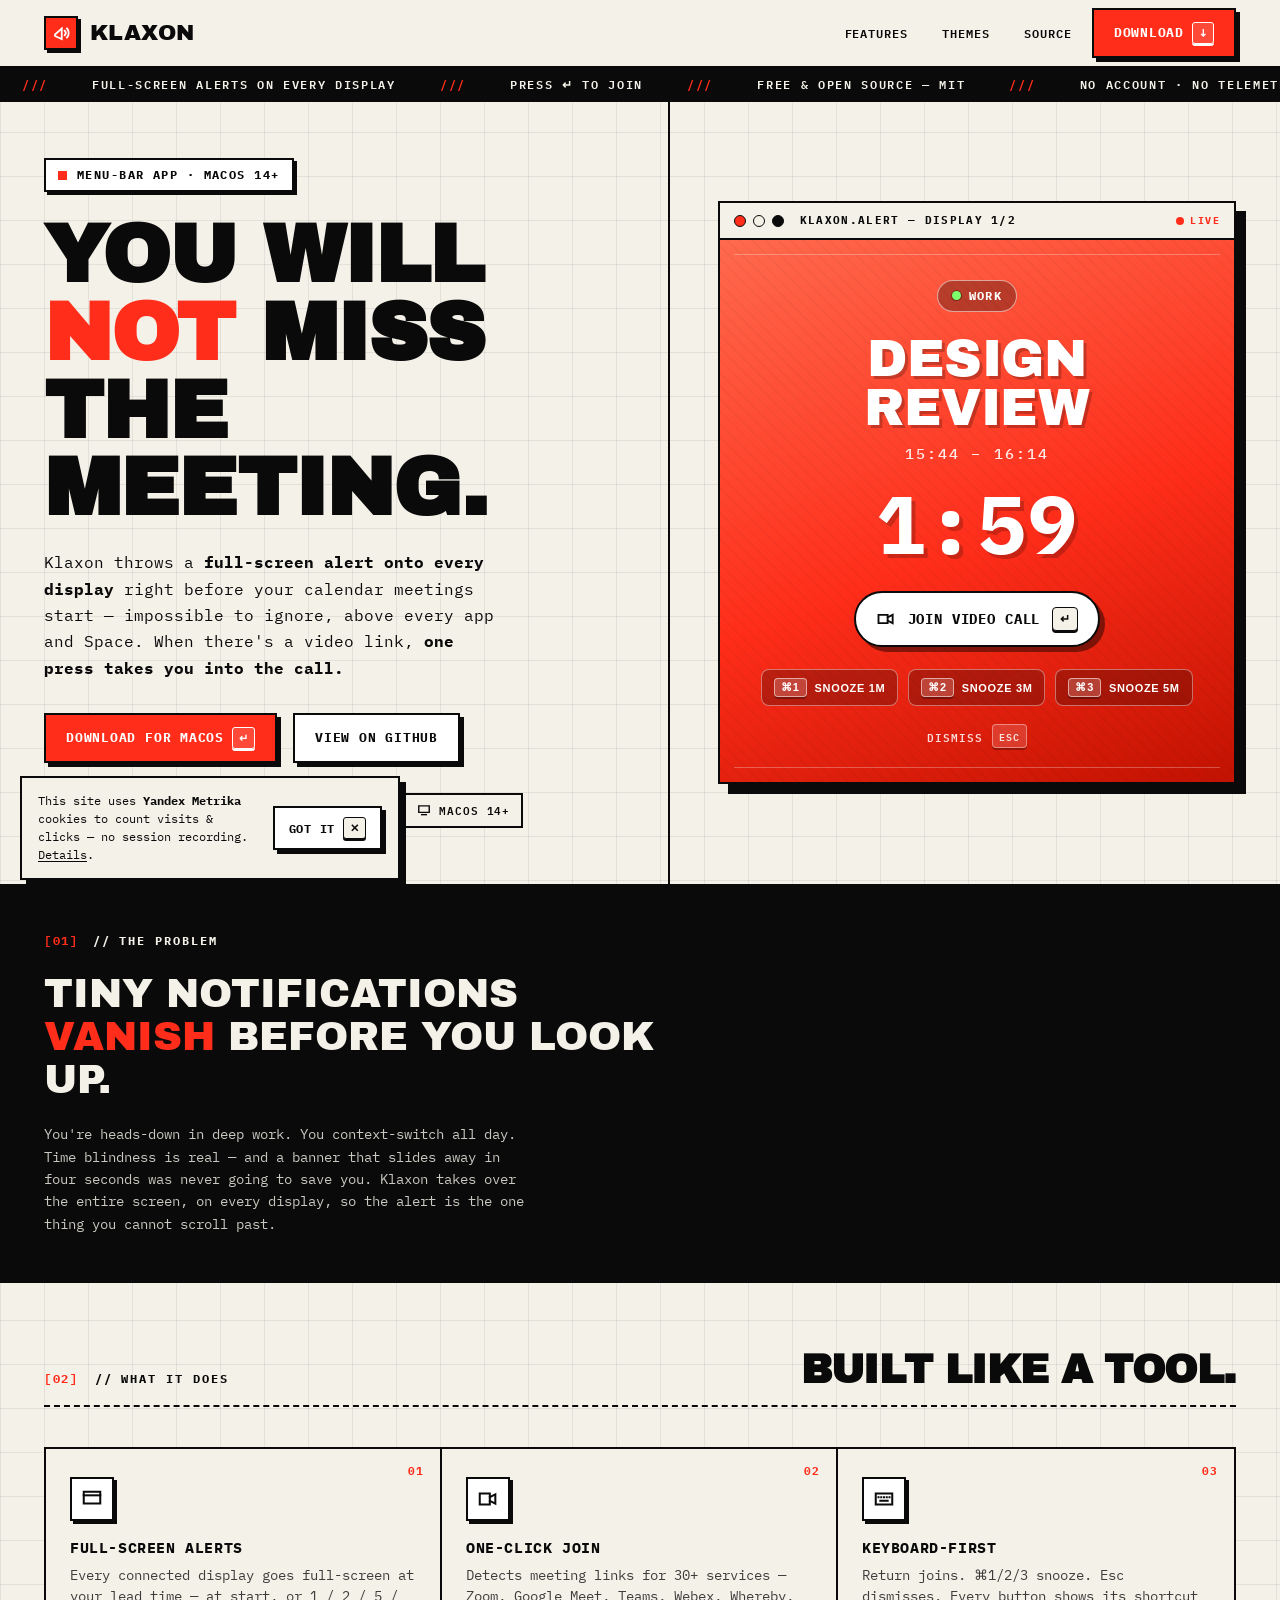
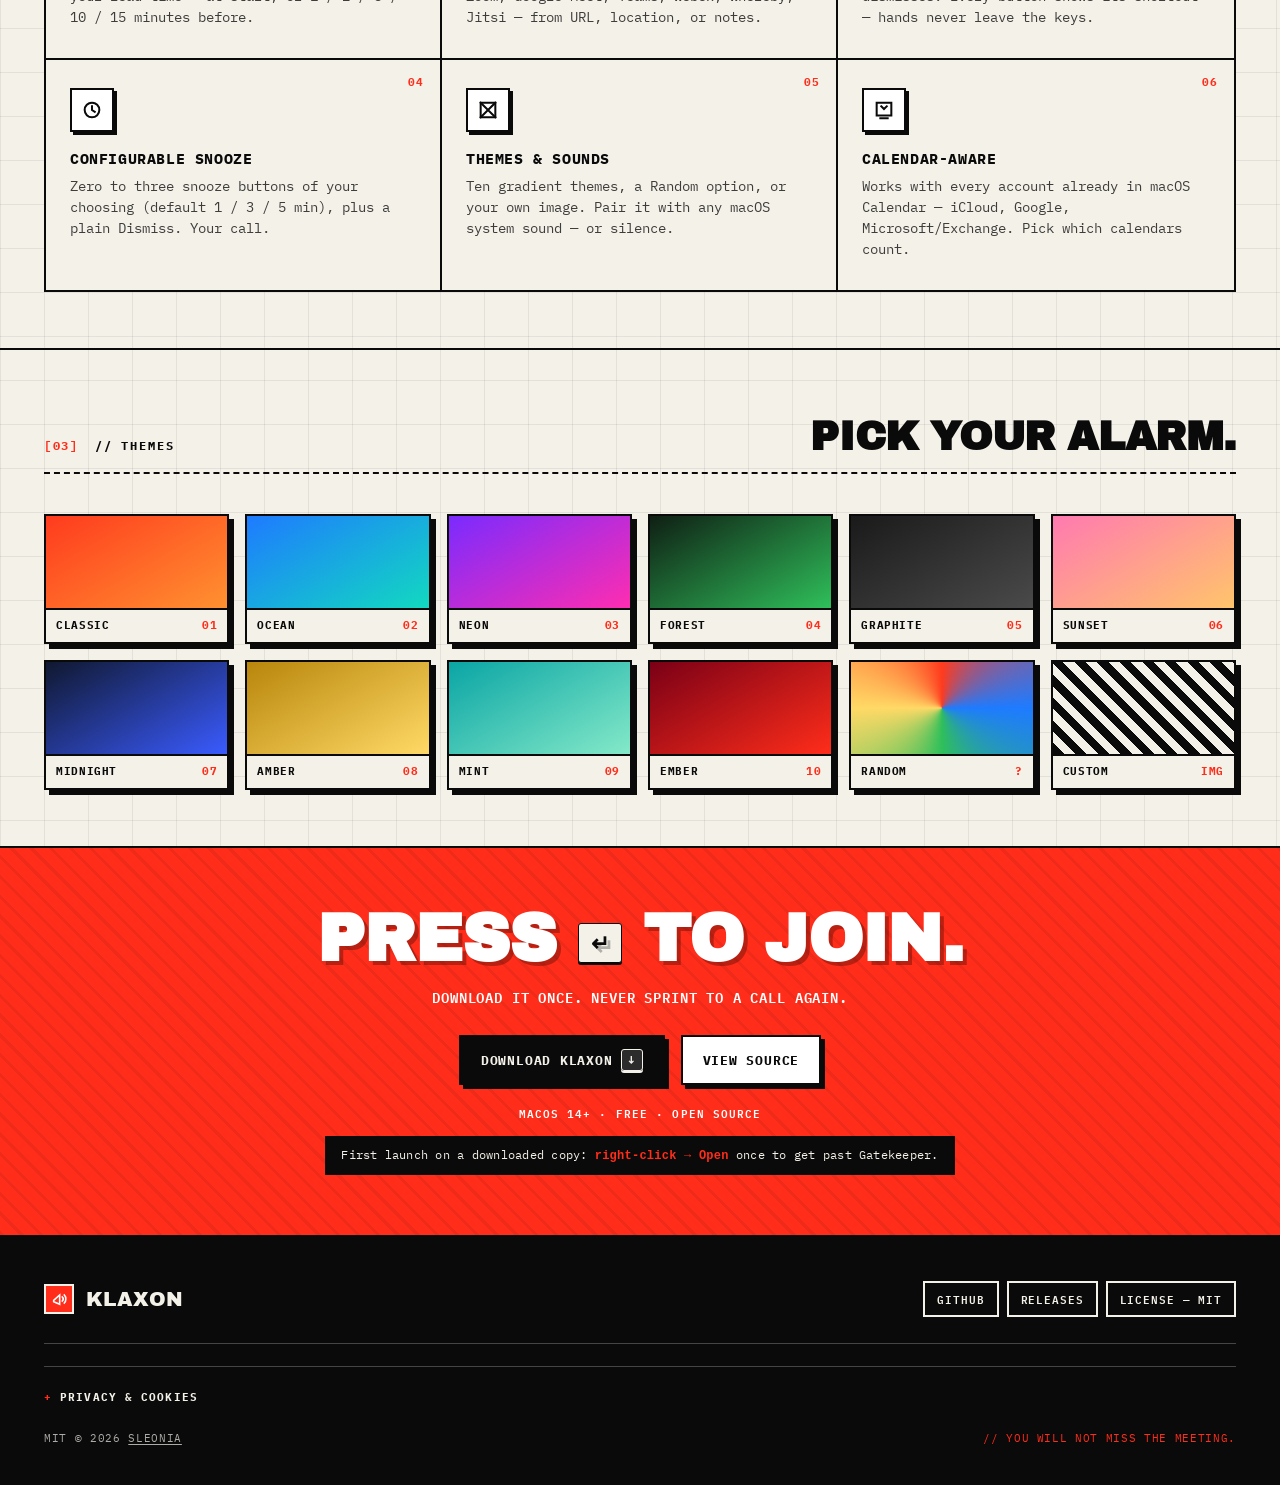
==== site/index.html @ 3a8f703c "feat: add Klaxon landing page with GitHub Pages deploy Self-contained brutalist single-page site (si" ====
<!DOCTYPE html>
<html lang="en">
<head>
<meta charset="UTF-8" />
<meta name="viewport" content="width=device-width, initial-scale=1.0" />
<title>KLAXON — Full-screen meeting alerts for macOS</title>
<link rel="icon" type="image/svg+xml" href="favicon.svg" />
<meta property="og:type" content="website" />
<meta property="og:title" content="Klaxon — the meeting alert you can't miss" />
<meta property="og:description" content="A free, open-source, menu-bar-only macOS app that throws a full-screen alert onto every display right before your meetings start. Privacy-first, keyboard-first." />
<meta name="twitter:card" content="summary_large_image" />
<meta name="description" content="Klaxon is a free, open-source, menu-bar-only macOS app that throws a full-screen alert onto every display right before your meetings start. Privacy-first, no account, keyboard-first." />

<!-- Yandex.Metrika counter -->
<script type="text/javascript">
    window.YM_ID = 110600874;
    (function(m,e,t,r,i,k,a){
        m[i]=m[i]||function(){(m[i].a=m[i].a||[]).push(arguments)};
        m[i].l=1*new Date();
        for (var j = 0; j < document.scripts.length; j++) {if (document.scripts[j].src === r) { return; }}
        k=e.createElement(t),a=e.getElementsByTagName(t)[0],k.async=1,k.src=r,a.parentNode.insertBefore(k,a)
    })(window, document,'script','https://mc.yandex.ru/metrika/tag.js?id=110600874', 'ym');

    ym(110600874, 'init', {ssr:true, clickmap:true, ecommerce:"dataLayer", referrer: document.referrer, url: location.href, accurateTrackBounce:true, trackLinks:true});
</script>
<noscript><div><img src="https://mc.yandex.ru/watch/110600874" style="position:absolute; left:-9999px;" alt="" /></div></noscript>
<!-- /Yandex.Metrika counter -->

<link rel="preconnect" href="https://fonts.googleapis.com" />
<link rel="preconnect" href="https://fonts.gstatic.com" crossorigin />
<link href="https://fonts.googleapis.com/css2?family=Archivo:wght@400;600;900&family=Archivo+Black&family=IBM+Plex+Mono:wght@400;500;600;700&display=swap" rel="stylesheet" />
<style>
  :root {
    --paper: #F4F1E9;
    --white: #FFFFFF;
    --ink: #0A0A0A;
    --alarm: #FF2D1A;
    --hair: #0A0A0A;
    --grid: rgba(10,10,10,0.07);
    --shadow: #0A0A0A;
    --mono: "IBM Plex Mono", ui-monospace, monospace;
    --display: "Archivo Black", "Archivo", sans-serif;
  }

  * { box-sizing: border-box; margin: 0; padding: 0; }

  html { scroll-behavior: smooth; }
  @media (prefers-reduced-motion: reduce) {
    html { scroll-behavior: auto; }
  }

  body {
    background: var(--paper);
    color: var(--ink);
    font-family: var(--mono);
    font-size: 15px;
    line-height: 1.5;
    -webkit-font-smoothing: antialiased;
    overflow-x: hidden;
    background-image:
      linear-gradient(var(--grid) 1px, transparent 1px),
      linear-gradient(90deg, var(--grid) 1px, transparent 1px);
    background-size: 44px 44px;
  }

  ::selection { background: var(--alarm); color: var(--white); }

  h1, h2, h3 { font-family: var(--display); font-weight: 900; line-height: 0.95; letter-spacing: -0.01em; }

  a { color: inherit; }

  .wrap {
    max-width: 1240px;
    margin: 0 auto;
    padding: 0 24px;
  }

  /* ===== Keycap primitive ===== */
  .cap {
    position: relative;
    display: inline-flex;
    align-items: center;
    justify-content: center;
    gap: 8px;
    font-family: var(--mono);
    font-weight: 700;
    text-transform: uppercase;
    letter-spacing: 0.06em;
    font-size: 13px;
    padding: 12px 20px;
    background: var(--white);
    color: var(--ink);
    border: 2px solid var(--ink);
    box-shadow: 4px 4px 0 var(--shadow);
    cursor: pointer;
    text-decoration: none;
    transition: transform 0.08s steps(2, end), box-shadow 0.08s steps(2, end), background 0.12s;
    white-space: nowrap;
    user-select: none;
  }
  .cap:hover { transform: translate(2px, 2px); box-shadow: 2px 2px 0 var(--shadow); }
  .cap:active { transform: translate(4px, 4px); box-shadow: 0 0 0 var(--shadow); }
  .cap:focus-visible { outline: 3px solid var(--alarm); outline-offset: 3px; }
  .cap--alarm { background: var(--alarm); color: var(--white); }
  .cap--ink { background: var(--ink); color: var(--paper); }

  @media (prefers-reduced-motion: reduce) {
    .cap { transition: none; }
  }

  /* small physical key chip (like a keyboard key) */
  .kbd {
    display: inline-flex;
    align-items: center;
    justify-content: center;
    min-width: 22px;
    height: 22px;
    padding: 0 6px;
    font-family: var(--mono);
    font-weight: 700;
    font-size: 11px;
    line-height: 1;
    color: var(--ink);
    background: var(--paper);
    border: 1.5px solid var(--ink);
    border-radius: 3px;
    box-shadow: 0 2px 0 var(--ink);
    text-transform: none;
    letter-spacing: 0;
  }
  .cap--alarm .kbd, .cap--ink .kbd { background: rgba(255,255,255,0.14); border-color: currentColor; color: currentColor; box-shadow: 0 2px 0 currentColor; }

  /* ===== Nav ===== */
  header.nav {
    position: sticky;
    top: 0;
    z-index: 100;
    background: var(--paper);
    border-bottom: 2px solid var(--ink);
  }
  .nav-inner {
    display: flex;
    align-items: center;
    justify-content: space-between;
    height: 66px;
  }
  .brand {
    display: flex;
    align-items: center;
    gap: 12px;
    font-family: var(--display);
    font-size: 22px;
    letter-spacing: 0.02em;
    text-decoration: none;
    color: var(--ink);
  }
  .brand svg { display: block; }
  .brand .mark {
    width: 34px; height: 34px;
    border: 2px solid var(--ink);
    background: var(--alarm);
    display: grid; place-items: center;
    box-shadow: 3px 3px 0 var(--shadow);
  }
  .nav-links {
    display: flex;
    align-items: center;
    gap: 6px;
  }
  .nav-links a.anchor {
    font-size: 12px;
    font-weight: 600;
    text-transform: uppercase;
    letter-spacing: 0.08em;
    text-decoration: none;
    padding: 8px 12px;
    border: 2px solid transparent;
  }
  .nav-links a.anchor:hover { border-color: var(--ink); }
  .nav-links a.anchor:focus-visible { outline: 3px solid var(--alarm); outline-offset: 2px; }

  @media (max-width: 780px) {
    .nav-links a.anchor { display: none; }
  }

  /* ===== Ticker ===== */
  .ticker {
    background: var(--ink);
    color: var(--paper);
    border-bottom: 2px solid var(--ink);
    overflow: hidden;
    white-space: nowrap;
  }
  .ticker-track {
    display: inline-block;
    padding: 7px 0;
    font-size: 12px;
    font-weight: 600;
    letter-spacing: 0.14em;
    text-transform: uppercase;
    animation: ticker 26s linear infinite;
  }
  .ticker-track span { padding: 0 22px; }
  .ticker-track .dot { color: var(--alarm); }
  @keyframes ticker { from { transform: translateX(0); } to { transform: translateX(-50%); } }
  @media (prefers-reduced-motion: reduce) {
    .ticker-track { animation: none; padding-left: 22px; }
  }

  /* ===== Section scaffolding ===== */
  section { border-bottom: 2px solid var(--ink); }
  .sec-num {
    font-family: var(--mono);
    font-weight: 700;
    font-size: 12px;
    letter-spacing: 0.14em;
    color: var(--alarm);
    text-transform: uppercase;
  }
  .sec-label {
    font-family: var(--mono);
    font-weight: 700;
    font-size: 12px;
    letter-spacing: 0.16em;
    text-transform: uppercase;
    color: var(--ink);
  }
  .sec-head {
    display: flex;
    align-items: baseline;
    gap: 16px;
    padding: 16px 0;
    border-bottom: 2px dashed var(--ink);
    margin-bottom: 40px;
    flex-wrap: wrap;
  }

  /* ===== Hero ===== */
  .hero { padding: 0; }
  .hero-grid {
    display: grid;
    grid-template-columns: 1.05fr 0.95fr;
  }
  .hero-left {
    padding: 56px 48px 56px 0;
    border-right: 2px solid var(--ink);
    display: flex;
    flex-direction: column;
    justify-content: center;
  }
  .hero-right {
    padding: 40px 0 40px 48px;
    display: flex;
    align-items: center;
  }
  .eyebrow {
    display: inline-flex;
    align-items: center;
    gap: 10px;
    font-size: 12px;
    font-weight: 700;
    letter-spacing: 0.12em;
    text-transform: uppercase;
    margin-bottom: 24px;
    border: 2px solid var(--ink);
    padding: 6px 12px;
    background: var(--white);
    box-shadow: 3px 3px 0 var(--shadow);
    align-self: flex-start;
  }
  .eyebrow .blink { width: 9px; height: 9px; background: var(--alarm); display: inline-block; }
  @keyframes blink { 0%,49%{opacity:1} 50%,100%{opacity:0.15} }
  .eyebrow .blink { animation: blink 1.1s steps(1) infinite; }
  @media (prefers-reduced-motion: reduce){ .eyebrow .blink{ animation:none; } }

  h1.hero-title {
    font-size: clamp(44px, 6.4vw, 92px);
    text-transform: uppercase;
    margin-bottom: 22px;
  }
  h1.hero-title .red { color: var(--alarm); }
  .hero-sub {
    font-size: 16px;
    line-height: 1.65;
    max-width: 46ch;
    margin-bottom: 32px;
    color: var(--ink);
  }
  .hero-sub b { font-weight: 700; }
  .hero-ctas {
    display: flex;
    gap: 16px;
    flex-wrap: wrap;
    margin-bottom: 30px;
  }
  .trust {
    display: flex;
    gap: 10px;
    flex-wrap: wrap;
  }
  .trust .chip {
    display: inline-flex;
    align-items: center;
    gap: 8px;
    font-size: 11px;
    font-weight: 600;
    text-transform: uppercase;
    letter-spacing: 0.08em;
    padding: 7px 11px;
    border: 2px solid var(--ink);
    background: var(--paper);
  }
  .trust .chip svg { display:block; }

  /* ===== Terminal window w/ alert overlay ===== */
  .terminal {
    width: 100%;
    border: 2px solid var(--ink);
    background: var(--white);
    box-shadow: 10px 10px 0 var(--shadow);
  }
  .term-bar {
    display: flex;
    align-items: center;
    gap: 10px;
    padding: 9px 14px;
    border-bottom: 2px solid var(--ink);
    background: var(--paper);
  }
  .term-bar .lights { display: flex; gap: 7px; }
  .term-bar .lights i {
    width: 12px; height: 12px;
    border: 1.5px solid var(--ink);
    display: block;
    border-radius: 50%;
  }
  .term-bar .lights i:nth-child(1){ background: var(--alarm); }
  .term-bar .lights i:nth-child(2){ background: var(--paper); }
  .term-bar .lights i:nth-child(3){ background: var(--ink); }
  .term-bar .title {
    font-size: 11px;
    font-weight: 700;
    text-transform: uppercase;
    letter-spacing: 0.12em;
    margin-left: 6px;
  }
  .term-bar .live {
    margin-left: auto;
    font-size: 10px;
    font-weight: 700;
    letter-spacing: 0.14em;
    text-transform: uppercase;
    color: var(--alarm);
    display: inline-flex; align-items:center; gap:6px;
  }
  .term-bar .live .rec { width:8px;height:8px;background:var(--alarm);border-radius:50%; }

  .alert {
    background:
      repeating-linear-gradient(45deg, rgba(10,10,10,0.03) 0 2px, transparent 2px 9px),
      linear-gradient(160deg, #FF6A4D 0%, var(--alarm) 55%, #C21200 100%);
    padding: 40px 28px 34px;
    text-align: center;
    color: var(--white);
    position: relative;
    overflow: hidden;
  }
  .alert::before, .alert::after {
    content: "";
    position: absolute;
    left: 14px; right: 14px;
    height: 1px;
    background: rgba(255,255,255,0.28);
  }
  .alert::before { top: 14px; }
  .alert::after { bottom: 14px; }

  .cal-pill {
    display: inline-flex;
    align-items: center;
    gap: 8px;
    font-size: 12px;
    font-weight: 700;
    letter-spacing: 0.1em;
    text-transform: uppercase;
    padding: 6px 14px;
    background: rgba(0,0,0,0.28);
    border: 1.5px solid rgba(255,255,255,0.55);
    border-radius: 999px;
    margin-bottom: 22px;
    color: var(--white);
  }
  .cal-pill .cdot { width: 9px; height: 9px; background: #7CFF6B; border-radius: 50%; box-shadow: 0 0 0 1px rgba(0,0,0,0.35); }

  .alert .m-title {
    font-family: var(--display);
    font-size: clamp(34px, 5.5vw, 52px);
    text-transform: uppercase;
    letter-spacing: -0.01em;
    line-height: 0.95;
    margin-bottom: 10px;
    text-shadow: 3px 3px 0 rgba(0,0,0,0.22);
  }
  .alert .m-time {
    font-size: 15px;
    font-weight: 500;
    letter-spacing: 0.14em;
    color: rgba(255,255,255,0.9);
    margin-bottom: 18px;
  }
  .alert .m-count {
    font-family: var(--mono);
    font-weight: 700;
    font-size: clamp(52px, 9vw, 82px);
    line-height: 1;
    letter-spacing: 0.02em;
    margin-bottom: 26px;
    font-variant-numeric: tabular-nums;
    text-shadow: 4px 4px 0 rgba(0,0,0,0.2);
  }

  .join-btn {
    display: inline-flex;
    align-items: center;
    gap: 12px;
    background: var(--white);
    color: var(--ink);
    border: 2px solid var(--ink);
    box-shadow: 5px 5px 0 rgba(0,0,0,0.45);
    padding: 14px 20px;
    font-family: var(--mono);
    font-weight: 700;
    font-size: 14px;
    text-transform: uppercase;
    letter-spacing: 0.06em;
    border-radius: 999px;
    cursor: pointer;
    text-decoration: none;
    margin-bottom: 22px;
    transition: transform 0.08s steps(2), box-shadow 0.08s steps(2);
  }
  .join-btn:hover { transform: translate(2px,2px); box-shadow: 3px 3px 0 rgba(0,0,0,0.45); }
  .join-btn:focus-visible { outline: 3px solid var(--ink); outline-offset: 3px; }
  .join-btn .ret {
    font-family: var(--mono);
    font-weight: 700;
    font-size: 12px;
    min-width: 26px; height: 24px;
    display: inline-grid; place-items: center;
    padding: 0 6px;
    background: var(--paper);
    border: 1.5px solid var(--ink);
    border-radius: 4px;
    box-shadow: 0 2px 0 var(--ink);
  }
  @media (prefers-reduced-motion: reduce){ .join-btn { transition:none; } }

  .snooze-row {
    display: flex;
    gap: 10px;
    justify-content: center;
    flex-wrap: wrap;
    margin-bottom: 18px;
  }
  .snooze {
    display: inline-flex;
    align-items: center;
    gap: 8px;
    background: rgba(0,0,0,0.24);
    border: 1.5px solid rgba(255,255,255,0.4);
    padding: 8px 12px;
    border-radius: 8px;
    font-size: 11px;
    font-weight: 600;
    letter-spacing: 0.06em;
    text-transform: uppercase;
    color: var(--white);
    cursor: pointer;
    transition: background 0.12s;
  }
  .snooze:hover { background: rgba(0,0,0,0.42); }
  .snooze:focus-visible { outline: 2px solid var(--white); outline-offset: 2px; }
  .snooze .k {
    font-size: 11px; font-weight: 700;
    background: rgba(255,255,255,0.18);
    border: 1px solid rgba(255,255,255,0.55);
    border-radius: 4px;
    padding: 2px 6px;
    box-shadow: 0 2px 0 rgba(0,0,0,0.3);
  }
  .dismiss {
    display: inline-flex;
    align-items: center;
    gap: 8px;
    background: none;
    border: none;
    color: rgba(255,255,255,0.85);
    font-family: var(--mono);
    font-size: 11px;
    font-weight: 600;
    letter-spacing: 0.1em;
    text-transform: uppercase;
    cursor: pointer;
  }
  .dismiss:focus-visible { outline: 2px solid var(--white); outline-offset: 3px; }
  .dismiss .k {
    font-size: 10px;
    background: rgba(255,255,255,0.14);
    border: 1px solid rgba(255,255,255,0.4);
    border-radius: 4px;
    padding: 2px 6px;
    box-shadow: 0 2px 0 rgba(0,0,0,0.3);
  }

  /* ===== Problem strip ===== */
  .problem {
    background: var(--ink);
    color: var(--paper);
  }
  .problem .wrap { padding: 46px 24px; }
  .problem-head {
    display:flex; align-items:baseline; gap:14px; margin-bottom:22px; flex-wrap:wrap;
  }
  .problem-head .sec-num { color: var(--alarm); }
  .problem-head .sec-label { color: var(--paper); }
  .problem p {
    font-family: var(--display);
    font-size: clamp(24px, 3.6vw, 40px);
    line-height: 1.08;
    text-transform: uppercase;
    max-width: 24ch;
  }
  .problem p .red { color: var(--alarm); }
  .problem .sub {
    font-family: var(--mono);
    font-size: 14px;
    font-weight: 400;
    text-transform: none;
    line-height: 1.6;
    max-width: 60ch;
    margin-top: 22px;
    color: rgba(244,241,233,0.82);
  }

  /* ===== Features ===== */
  .features .wrap { padding: 52px 24px 56px; }
  .feat-grid {
    display: grid;
    grid-template-columns: repeat(3, 1fr);
    gap: 0;
    border: 2px solid var(--ink);
    background: var(--ink);
  }
  .feat {
    background: var(--paper);
    padding: 28px 24px 30px;
    border-right: 2px solid var(--ink);
    border-bottom: 2px solid var(--ink);
    position: relative;
    transition: background 0.14s, transform 0.1s;
  }
  .feat:nth-child(3n){ border-right: none; }
  .feat:nth-child(n+4){ }
  .feat:nth-last-child(-n+3){ border-bottom: none; }
  .feat:hover { background: var(--white); }
  .feat .fnum {
    position: absolute;
    top: 14px; right: 16px;
    font-size: 11px;
    font-weight: 700;
    color: var(--alarm);
    letter-spacing: 0.1em;
  }
  .feat .ficon {
    width: 44px; height: 44px;
    border: 2px solid var(--ink);
    background: var(--white);
    display: grid; place-items: center;
    box-shadow: 3px 3px 0 var(--shadow);
    margin-bottom: 20px;
  }
  .feat:hover .ficon { background: var(--alarm); }
  .feat:hover .ficon svg { stroke: var(--white); }
  .feat h3 {
    font-family: var(--mono);
    font-weight: 700;
    font-size: 15px;
    text-transform: uppercase;
    letter-spacing: 0.04em;
    margin-bottom: 10px;
  }
  .feat p {
    font-size: 13.5px;
    line-height: 1.55;
    color: rgba(10,10,10,0.78);
  }

  @media (max-width: 900px){
    .feat-grid { grid-template-columns: repeat(2,1fr); }
    .feat:nth-child(3n){ border-right: 2px solid var(--ink); }
    .feat:nth-child(2n){ border-right: none; }
    .feat:nth-last-child(-n+3){ border-bottom: 2px solid var(--ink); }
    .feat:nth-last-child(-n+2){ border-bottom: none; }
  }
  @media (max-width: 560px){
    .feat-grid { grid-template-columns: 1fr; }
    .feat, .feat:nth-child(3n), .feat:nth-child(2n){ border-right: none; border-bottom: 2px solid var(--ink); }
    .feat:last-child{ border-bottom: none; }
  }

  /* ===== Themes strip ===== */
  .themes .wrap { padding: 52px 24px 56px; }
  .theme-grid {
    display: grid;
    grid-template-columns: repeat(6, 1fr);
    gap: 16px;
  }
  .swatch {
    border: 2px solid var(--ink);
    box-shadow: 5px 5px 0 var(--shadow);
    overflow: hidden;
    transition: transform 0.1s steps(2), box-shadow 0.1s steps(2);
  }
  .swatch:hover { transform: translate(2px,2px); box-shadow: 3px 3px 0 var(--shadow); }
  .swatch .grad { height: 92px; }
  .swatch .name {
    font-size: 10.5px;
    font-weight: 700;
    text-transform: uppercase;
    letter-spacing: 0.06em;
    padding: 8px 10px;
    border-top: 2px solid var(--ink);
    background: var(--paper);
    display:flex; justify-content:space-between; align-items:center;
  }
  .swatch .name .no { color: var(--alarm); }
  @media (prefers-reduced-motion: reduce){ .swatch{ transition:none; } }
  @media (max-width: 900px){ .theme-grid { grid-template-columns: repeat(3,1fr); } }
  @media (max-width: 480px){ .theme-grid { grid-template-columns: repeat(2,1fr); } }

  /* ===== Final CTA ===== */
  .cta-band {
    background: var(--alarm);
    color: var(--white);
    border-bottom: 2px solid var(--ink);
    position: relative;
    overflow: hidden;
  }
  .cta-band::before {
    content:"";
    position:absolute; inset:0;
    background: repeating-linear-gradient(45deg, rgba(0,0,0,0.06) 0 3px, transparent 3px 14px);
    pointer-events:none;
  }
  .cta-band .wrap { padding: 60px 24px; position: relative; text-align: center; }
  .cta-band h2 {
    font-size: clamp(34px, 6vw, 66px);
    text-transform: uppercase;
    margin-bottom: 16px;
    text-shadow: 4px 4px 0 rgba(0,0,0,0.28);
  }
  .cta-band .press {
    font-size: 14px;
    font-weight: 600;
    letter-spacing: 0.06em;
    margin-bottom: 28px;
    display: inline-flex;
    align-items: center;
    gap: 10px;
    flex-wrap: wrap;
    justify-content: center;
  }
  .cta-band .press .kbd { background: rgba(255,255,255,0.15); border-color: var(--white); color: var(--white); box-shadow: 0 2px 0 rgba(0,0,0,0.3); }
  .cta-band .ctas { display:flex; gap:16px; justify-content:center; flex-wrap:wrap; margin-bottom: 20px; }
  .cta-band .meta {
    font-size: 11px;
    font-weight: 600;
    letter-spacing: 0.1em;
    text-transform: uppercase;
  }
  .cta-band .hint {
    margin-top: 14px;
    font-size: 12px;
    background: var(--ink);
    color: var(--paper);
    display: inline-block;
    padding: 8px 14px;
    border: 2px solid var(--ink);
    letter-spacing: 0.02em;
    text-transform: none;
  }
  .cta-band .hint code { color: var(--alarm); font-weight: 700; }

  /* ===== Footer ===== */
  footer.foot {
    background: var(--ink);
    color: var(--paper);
  }
  footer.foot .wrap { padding: 44px 24px 40px; }
  .foot-top {
    display: flex;
    justify-content: space-between;
    gap: 30px;
    flex-wrap: wrap;
    padding-bottom: 26px;
    border-bottom: 1px solid rgba(244,241,233,0.25);
  }
  .foot-brand {
    display:flex; align-items:center; gap:12px;
    font-family: var(--display); font-size: 20px; letter-spacing: 0.02em;
  }
  .foot-brand .mark { width:30px;height:30px;border:2px solid var(--paper);background:var(--alarm);display:grid;place-items:center; }
  .foot-links { display:flex; gap:8px; flex-wrap:wrap; }
  .foot-links a {
    font-size: 11px;
    font-weight: 600;
    text-transform: uppercase;
    letter-spacing: 0.08em;
    text-decoration: none;
    border: 2px solid var(--paper);
    padding: 8px 12px;
    transition: background 0.12s, color 0.12s;
  }
  .foot-links a:hover { background: var(--paper); color: var(--ink); }
  .foot-links a:focus-visible { outline: 3px solid var(--alarm); outline-offset: 2px; }
  .foot-bottom {
    display:flex; justify-content:space-between; gap:16px; flex-wrap:wrap;
    padding-top: 22px;
    font-size: 11px;
    letter-spacing: 0.06em;
    color: rgba(244,241,233,0.7);
    text-transform: uppercase;
  }
  .foot-bottom .tag { color: var(--alarm); }

  /* ===== Reveal animation ===== */
  .reveal { opacity: 0; transform: translateY(18px); }
  body.loaded .reveal {
    animation: rise 0.6s cubic-bezier(0.2,0.7,0.2,1) forwards;
    animation-delay: var(--d, 0s);
  }
  @keyframes rise { to { opacity: 1; transform: none; } }
  @media (prefers-reduced-motion: reduce){
    .reveal { opacity: 1; transform: none; }
    body.loaded .reveal { animation: none; }
  }

  @media (max-width: 900px){
    .hero-grid { grid-template-columns: 1fr; }
    .hero-left { border-right: none; border-bottom: 2px solid var(--ink); padding: 44px 0 40px; }
    .hero-right { padding: 40px 0; }
  }

  /* ===== Brand: horn = sound button, wordmark = author link ===== */
  button.mark { appearance: none; -webkit-appearance: none; font: inherit; padding: 0; cursor: pointer; }
  .brand .mark { transition: transform .08s steps(2), box-shadow .08s steps(2); }
  .brand .mark:hover { transform: translate(1px, 1px); box-shadow: 2px 2px 0 var(--shadow); }
  .brand .mark:active { transform: translate(3px, 3px); box-shadow: 0 0 0 var(--shadow); }
  .foot-brand .mark { cursor: pointer; }
  .foot-brand .mark:active { transform: translate(2px, 2px); }
  .brand .mark:focus-visible, .foot-brand .mark:focus-visible { outline: 3px solid var(--alarm); outline-offset: 3px; }
  .brand-name, .foot-brand-name { text-decoration: none; color: inherit; }
  .brand-name:hover, .foot-brand-name:hover { color: var(--alarm); }
  .brand-name:focus-visible, .foot-brand-name:focus-visible { outline: 3px solid var(--alarm); outline-offset: 3px; }
  .foot-credit { color: inherit; text-decoration: underline; text-underline-offset: 2px; }
  .foot-credit:hover { color: var(--alarm); }
  @media (prefers-reduced-motion: reduce){ .brand .mark { transition: none; } }

  /* ===== Footer privacy note ===== */
  .foot-privacy { margin-top: 22px; border-top: 1px solid rgba(244,241,233,0.25); padding-top: 18px; }
  .foot-privacy summary { font-size: 11px; font-weight: 700; letter-spacing: 0.1em; text-transform: uppercase; cursor: pointer; color: var(--paper); list-style: none; display: inline-flex; align-items: center; gap: 8px; }
  .foot-privacy summary::-webkit-details-marker { display: none; }
  .foot-privacy summary::before { content: "+"; color: var(--alarm); font-weight: 700; }
  .foot-privacy[open] summary::before { content: "\2013"; }
  .foot-privacy summary:focus-visible { outline: 3px solid var(--alarm); outline-offset: 3px; }
  .foot-privacy p { font-size: 12px; line-height: 1.6; color: rgba(244,241,233,0.72); max-width: 70ch; margin-top: 12px; }
  .foot-privacy a { color: var(--paper); text-decoration: underline; text-underline-offset: 2px; }
  .foot-privacy a:hover { color: var(--alarm); }

  /* ===== Cookie notice (non-blocking) ===== */
  .cookie {
    position: fixed;
    left: 20px; bottom: 20px;
    z-index: 200;
    max-width: 380px;
    display: flex;
    align-items: center;
    gap: 14px;
    background: var(--paper);
    border: 2px solid var(--ink);
    box-shadow: 6px 6px 0 var(--shadow);
    padding: 14px 16px;
  }
  .cookie[hidden] { display: none; }
  .cookie-txt { font-size: 12px; line-height: 1.5; margin: 0; }
  .cookie-txt b { font-weight: 700; }
  .cookie-link { color: var(--ink); text-decoration: underline; text-underline-offset: 2px; }
  .cookie-link:hover { color: var(--alarm); }
  .cookie #cookie-ok { flex-shrink: 0; padding: 9px 14px; font-size: 12px; }
  @media (max-width: 560px) {
    .cookie { left: 12px; right: 12px; bottom: 12px; max-width: none; flex-direction: column; align-items: stretch; }
    .cookie #cookie-ok { align-self: flex-end; }
  }
</style>
</head>
<body>

<!-- NAV -->
<header class="nav">
  <div class="wrap nav-inner">
    <div class="brand">
      <button class="mark" type="button" data-sound="klaxon" data-goal="play_sound" title="Play the Klaxon sound" aria-label="Play the Klaxon alert sound">
        <svg width="18" height="18" viewBox="0 0 24 24" fill="none" stroke="#fff" stroke-width="2.4" stroke-linecap="square" aria-hidden="true">
          <path d="M4 14 L13 6 V20 L4 16 Z"/><path d="M17 9 C19 11 19 13 17 15"/><path d="M20 6 C23 9 23 15 20 18"/>
        </svg>
      </button>
      <a class="brand-name" href="https://sleonia.tech" target="_blank" rel="noopener noreferrer" data-goal="author_link">KLAXON</a>
    </div>
    <nav class="nav-links" aria-label="Primary">
      <a class="anchor" href="#features">FEATURES</a>
      <a class="anchor" href="#themes">THEMES</a>
      <a class="anchor" href="https://github.com/sleonia/klaxon" data-goal="github">SOURCE</a>
      <a class="cap cap--alarm" href="https://github.com/sleonia/klaxon/releases/latest" data-goal="download_nav">
        DOWNLOAD
        <span class="kbd" aria-hidden="true">↓</span>
      </a>
    </nav>
  </div>
</header>

<!-- TICKER -->
<div class="ticker" aria-hidden="true">
  <div class="ticker-track">
    <span class="dot">///</span><span>FULL-SCREEN ALERTS ON EVERY DISPLAY</span><span class="dot">///</span><span>PRESS ↵ TO JOIN</span><span class="dot">///</span><span>FREE &amp; OPEN SOURCE — MIT</span><span class="dot">///</span><span>NO ACCOUNT · NO TELEMETRY</span><span class="dot">///</span><span>MENU-BAR NATIVE · NO DOCK ICON</span><span class="dot">///</span>
    <span class="dot">///</span><span>FULL-SCREEN ALERTS ON EVERY DISPLAY</span><span class="dot">///</span><span>PRESS ↵ TO JOIN</span><span class="dot">///</span><span>FREE &amp; OPEN SOURCE — MIT</span><span class="dot">///</span><span>NO ACCOUNT · NO TELEMETRY</span><span class="dot">///</span><span>MENU-BAR NATIVE · NO DOCK ICON</span><span class="dot">///</span>
  </div>
</div>

<main id="top">

<!-- HERO -->
<section class="hero" aria-labelledby="hero-title">
  <div class="wrap">
    <div class="hero-grid">
      <div class="hero-left">
        <span class="eyebrow reveal" style="--d:.05s"><span class="blink" aria-hidden="true"></span>MENU-BAR APP · macOS 14+</span>
        <h1 id="hero-title" class="hero-title reveal" style="--d:.12s">YOU WILL <span class="red">NOT</span> MISS THE MEETING.</h1>
        <p class="hero-sub reveal" style="--d:.19s">Klaxon throws a <b>full-screen alert onto every display</b> right before your calendar meetings start — impossible to ignore, above every app and Space. When there's a video link, <b>one press takes you into the call.</b></p>
        <div class="hero-ctas reveal" style="--d:.26s">
          <a class="cap cap--alarm" href="https://github.com/sleonia/klaxon/releases/latest" data-goal="download_hero">
            DOWNLOAD FOR macOS
            <span class="kbd" aria-hidden="true">↵</span>
          </a>
          <a class="cap" href="https://github.com/sleonia/klaxon" data-goal="github">
            VIEW ON GITHUB
          </a>
        </div>
        <div class="trust reveal" style="--d:.33s">
          <span class="chip">
            <svg width="14" height="14" viewBox="0 0 24 24" fill="none" stroke="#0A0A0A" stroke-width="2.4" stroke-linecap="square" aria-hidden="true"><path d="M4 7h16M4 12h16M4 17h10"/></svg>
            FREE &amp; OPEN SOURCE
          </span>
          <span class="chip">
            <svg width="14" height="14" viewBox="0 0 24 24" fill="none" stroke="#0A0A0A" stroke-width="2.4" stroke-linecap="square" aria-hidden="true"><path d="M12 3l7 3v6c0 4-3 7-7 9-4-2-7-5-7-9V6z"/></svg>
            PRIVACY-FIRST
          </span>
          <span class="chip">
            <svg width="14" height="14" viewBox="0 0 24 24" fill="none" stroke="#0A0A0A" stroke-width="2.4" stroke-linecap="square" aria-hidden="true"><path d="M3 5h18v11H3z"/><path d="M8 20h8"/></svg>
            macOS 14+
          </span>
        </div>
      </div>

      <div class="hero-right">
        <div class="terminal reveal" style="--d:.4s" role="img" aria-label="Klaxon full-screen alert: Design Review on the Work calendar, 15:44 to 16:14, starting in two minutes, with a Join Video Call button.">
          <div class="term-bar">
            <div class="lights" aria-hidden="true"><i></i><i></i><i></i></div>
            <span class="title">KLAXON.ALERT — DISPLAY 1/2</span>
            <span class="live"><span class="rec"></span>LIVE</span>
          </div>
          <div class="alert">
            <div class="cal-pill"><span class="cdot" aria-hidden="true"></span>WORK</div>
            <div class="m-title">DESIGN REVIEW</div>
            <div class="m-time">15:44 – 16:14</div>
            <div class="m-count" id="countdown" aria-live="polite">2:00</div>
            <a class="join-btn" href="https://github.com/sleonia/klaxon/releases/latest" data-goal="join_demo" aria-label="Join video call, press return">
              <svg width="20" height="20" viewBox="0 0 24 24" fill="none" stroke="#0A0A0A" stroke-width="2.2" stroke-linecap="square" aria-hidden="true"><path d="M3 7h11v10H3z"/><path d="M14 10l6-3v10l-6-3"/></svg>
              JOIN VIDEO CALL
              <span class="ret" aria-hidden="true">↵</span>
            </a>
            <div class="snooze-row">
              <button class="snooze" type="button"><span class="k">⌘1</span>SNOOZE 1M</button>
              <button class="snooze" type="button"><span class="k">⌘2</span>SNOOZE 3M</button>
              <button class="snooze" type="button"><span class="k">⌘3</span>SNOOZE 5M</button>
            </div>
            <button class="dismiss" type="button">DISMISS <span class="k">ESC</span></button>
          </div>
        </div>
      </div>
    </div>
  </div>
</section>

<!-- PROBLEM -->
<section class="problem" aria-labelledby="problem-title">
  <div class="wrap">
    <div class="problem-head">
      <span class="sec-num">[01]</span>
      <span class="sec-label">// THE PROBLEM</span>
    </div>
    <p id="problem-title">TINY NOTIFICATIONS <span class="red">VANISH</span> BEFORE YOU LOOK UP.</p>
    <p class="sub">You're heads-down in deep work. You context-switch all day. Time blindness is real — and a banner that slides away in four seconds was never going to save you. Klaxon takes over the entire screen, on every display, so the alert is the one thing you cannot scroll past.</p>
  </div>
</section>

<!-- FEATURES -->
<section class="features" id="features" aria-labelledby="features-title">
  <div class="wrap">
    <div class="sec-head">
      <span class="sec-num">[02]</span>
      <span class="sec-label">// WHAT IT DOES</span>
      <h2 id="features-title" style="font-size:clamp(26px,3.4vw,40px);text-transform:uppercase;margin-left:auto;">BUILT LIKE A TOOL.</h2>
    </div>
    <div class="feat-grid reveal" style="--d:.1s">
      <article class="feat">
        <span class="fnum">01</span>
        <span class="ficon"><svg width="22" height="22" viewBox="0 0 24 24" fill="none" stroke="#0A0A0A" stroke-width="2.2" stroke-linecap="square" aria-hidden="true"><path d="M3 4h18v13H3z"/><path d="M3 8h18"/></svg></span>
        <h3>FULL-SCREEN ALERTS</h3>
        <p>Every connected display goes full-screen at your lead time — at start, or 1 / 2 / 5 / 10 / 15 minutes before.</p>
      </article>
      <article class="feat">
        <span class="fnum">02</span>
        <span class="ficon"><svg width="22" height="22" viewBox="0 0 24 24" fill="none" stroke="#0A0A0A" stroke-width="2.2" stroke-linecap="square" aria-hidden="true"><path d="M3 6h11v12H3z"/><path d="M14 10l6-3v10l-6-3"/></svg></span>
        <h3>ONE-CLICK JOIN</h3>
        <p>Detects meeting links for 30+ services — Zoom, Google Meet, Teams, Webex, Whereby, Jitsi — from URL, location, or notes.</p>
      </article>
      <article class="feat">
        <span class="fnum">03</span>
        <span class="ficon"><svg width="22" height="22" viewBox="0 0 24 24" fill="none" stroke="#0A0A0A" stroke-width="2.2" stroke-linecap="square" aria-hidden="true"><path d="M3 6h18v12H3z"/><path d="M6 10h.01M9 10h.01M12 10h.01M15 10h.01M18 10h.01M8 14h8"/></svg></span>
        <h3>KEYBOARD-FIRST</h3>
        <p>Return joins. ⌘1/2/3 snooze. Esc dismisses. Every button shows its shortcut — hands never leave the keys.</p>
      </article>
      <article class="feat">
        <span class="fnum">04</span>
        <span class="ficon"><svg width="22" height="22" viewBox="0 0 24 24" fill="none" stroke="#0A0A0A" stroke-width="2.2" stroke-linecap="square" aria-hidden="true"><circle cx="12" cy="12" r="8"/><path d="M12 8v4l3 2"/></svg></span>
        <h3>CONFIGURABLE SNOOZE</h3>
        <p>Zero to three snooze buttons of your choosing (default 1 / 3 / 5 min), plus a plain Dismiss. Your call.</p>
      </article>
      <article class="feat">
        <span class="fnum">05</span>
        <span class="ficon"><svg width="22" height="22" viewBox="0 0 24 24" fill="none" stroke="#0A0A0A" stroke-width="2.2" stroke-linecap="square" aria-hidden="true"><path d="M4 4h16v16H4z"/><path d="M4 4l16 16M20 4L4 20"/></svg></span>
        <h3>THEMES &amp; SOUNDS</h3>
        <p>Ten gradient themes, a Random option, or your own image. Pair it with any macOS system sound — or silence.</p>
      </article>
      <article class="feat">
        <span class="fnum">06</span>
        <span class="ficon"><svg width="22" height="22" viewBox="0 0 24 24" fill="none" stroke="#0A0A0A" stroke-width="2.2" stroke-linecap="square" aria-hidden="true"><path d="M4 4h16v14H4z"/><path d="M8 21h8M9 8l3 3 3-3"/></svg></span>
        <h3>CALENDAR-AWARE</h3>
        <p>Works with every account already in macOS Calendar — iCloud, Google, Microsoft/Exchange. Pick which calendars count.</p>
      </article>
    </div>
  </div>
</section>

<!-- THEMES -->
<section class="themes" id="themes" aria-labelledby="themes-title">
  <div class="wrap">
    <div class="sec-head">
      <span class="sec-num">[03]</span>
      <span class="sec-label">// THEMES</span>
      <h2 id="themes-title" style="font-size:clamp(26px,3.4vw,40px);text-transform:uppercase;margin-left:auto;">PICK YOUR ALARM.</h2>
    </div>
    <div class="theme-grid reveal" style="--d:.1s">
      <div class="swatch"><div class="grad" style="background:linear-gradient(150deg,#FF3B1E,#FF9130);"></div><div class="name">CLASSIC <span class="no">01</span></div></div>
      <div class="swatch"><div class="grad" style="background:linear-gradient(150deg,#1E7BFF,#12D9C0);"></div><div class="name">OCEAN <span class="no">02</span></div></div>
      <div class="swatch"><div class="grad" style="background:linear-gradient(150deg,#7A2BFF,#FF2DB0);"></div><div class="name">NEON <span class="no">03</span></div></div>
      <div class="swatch"><div class="grad" style="background:linear-gradient(150deg,#0F1F14,#2FBF5A);"></div><div class="name">FOREST <span class="no">04</span></div></div>
      <div class="swatch"><div class="grad" style="background:linear-gradient(150deg,#1A1A1A,#4A4A4A);"></div><div class="name">GRAPHITE <span class="no">05</span></div></div>
      <div class="swatch"><div class="grad" style="background:linear-gradient(150deg,#FF7AB0,#FFC46B);"></div><div class="name">SUNSET <span class="no">06</span></div></div>
      <div class="swatch"><div class="grad" style="background:linear-gradient(150deg,#101830,#3A5BFF);"></div><div class="name">MIDNIGHT <span class="no">07</span></div></div>
      <div class="swatch"><div class="grad" style="background:linear-gradient(150deg,#B8860B,#FFD966);"></div><div class="name">AMBER <span class="no">08</span></div></div>
      <div class="swatch"><div class="grad" style="background:linear-gradient(150deg,#0AA5A5,#84E9C8);"></div><div class="name">MINT <span class="no">09</span></div></div>
      <div class="swatch"><div class="grad" style="background:linear-gradient(150deg,#7A0016,#FF2D1A);"></div><div class="name">EMBER <span class="no">10</span></div></div>
      <div class="swatch"><div class="grad" style="background:conic-gradient(#FF3B1E,#1E7BFF,#2FBF5A,#FFD966,#FF3B1E);"></div><div class="name">RANDOM <span class="no">?</span></div></div>
      <div class="swatch"><div class="grad" style="background:repeating-linear-gradient(45deg,#0A0A0A 0 8px,#F4F1E9 8px 16px);"></div><div class="name">CUSTOM <span class="no">IMG</span></div></div>
    </div>
  </div>
</section>

<!-- FINAL CTA -->
<section class="cta-band" aria-labelledby="cta-title">
  <div class="wrap">
    <h2 id="cta-title" class="reveal" style="--d:.05s">PRESS <span class="kbd" aria-hidden="true" style="font-size:22px;height:40px;min-width:44px;vertical-align:middle;">↵</span> TO JOIN.</h2>
    <div class="press reveal" style="--d:.12s">DOWNLOAD IT ONCE. NEVER SPRINT TO A CALL AGAIN.</div>
    <div class="ctas reveal" style="--d:.18s">
      <a class="cap cap--ink" href="https://github.com/sleonia/klaxon/releases/latest" data-goal="download_cta">
        DOWNLOAD KLAXON
        <span class="kbd" aria-hidden="true">↓</span>
      </a>
      <a class="cap" href="https://github.com/sleonia/klaxon" data-goal="github">VIEW SOURCE</a>
    </div>
    <div class="meta reveal" style="--d:.24s">macOS 14+ · FREE · OPEN SOURCE</div>
    <div class="hint reveal" style="--d:.3s">First launch on a downloaded copy: <code>right-click → Open</code> once to get past Gatekeeper.</div>
  </div>
</section>

</main>

<!-- FOOTER -->
<footer class="foot">
  <div class="wrap">
    <div class="foot-top">
      <div class="foot-brand">
        <button class="mark" type="button" data-sound="klaxon" data-goal="play_sound" title="Play the Klaxon sound" aria-label="Play the Klaxon alert sound">
          <svg width="16" height="16" viewBox="0 0 24 24" fill="none" stroke="#fff" stroke-width="2.4" stroke-linecap="square" aria-hidden="true"><path d="M4 14 L13 6 V20 L4 16 Z"/><path d="M17 9 C19 11 19 13 17 15"/><path d="M20 6 C23 9 23 15 20 18"/></svg>
        </button>
        <a class="foot-brand-name" href="https://sleonia.tech" target="_blank" rel="noopener noreferrer" data-goal="author_link">KLAXON</a>
      </div>
      <nav class="foot-links" aria-label="Footer">
        <a href="https://github.com/sleonia/klaxon">GITHUB</a>
        <a href="https://github.com/sleonia/klaxon/releases/latest">RELEASES</a>
        <a href="https://github.com/sleonia/klaxon/blob/main/LICENSE">LICENSE — MIT</a>
      </nav>
    </div>
    <details id="privacy" class="foot-privacy">
      <summary>PRIVACY &amp; COOKIES</summary>
      <p>This website uses <a href="https://yandex.com/support/metrica/" target="_blank" rel="noopener noreferrer">Yandex&nbsp;Metrika</a> to count visits and clicks. It sets analytics cookies and a random visitor ID — no session recording, no personal data collected, nothing sold. The Klaxon <b>app</b> itself sends no telemetry: it reads your calendar locally and nothing ever leaves your Mac.</p>
    </details>
    <div class="foot-bottom">
      <span>MIT © 2026 <a class="foot-credit" href="https://sleonia.tech" target="_blank" rel="noopener noreferrer" data-goal="author_link">SLEONIA</a></span>
      <span class="tag">// YOU WILL NOT MISS THE MEETING.</span>
    </div>
  </div>
</footer>

<!-- COOKIE NOTICE (non-blocking) -->
<div class="cookie" id="cookie-notice" role="region" aria-label="Cookie notice" hidden>
  <p class="cookie-txt">This site uses <b>Yandex Metrika</b> cookies to count visits &amp; clicks — no session recording. <a href="#privacy" class="cookie-link">Details</a>.</p>
  <button class="cap" type="button" id="cookie-ok">GOT IT <span class="kbd" aria-hidden="true">✕</span></button>
</div>

<script>
  (function () {
    document.body.classList.add('loaded');

    var el = document.getElementById('countdown');
    var reduce = window.matchMedia('(prefers-reduced-motion: reduce)').matches;
    if (!el || reduce) return;

    var total = 120; // 2:00
    function render(s) {
      if (s <= 0) { el.textContent = 'NOW'; return; }
      var m = Math.floor(s / 60);
      var sec = s % 60;
      el.textContent = m + ':' + (sec < 10 ? '0' + sec : sec);
    }

    var t = total;
    render(t);
    var iv = setInterval(function () {
      t -= 1;
      if (t < 0) {
        render(0);
        clearInterval(iv);
        setTimeout(function () {
          t = total;
          var back = setInterval(function () {
            render(t);
            if (t <= 0) { clearInterval(back); startAgain(); }
            t -= 1;
          }, 12);
        }, 2200);
        return;
      }
      render(t);
    }, 1000);

    function startAgain() {
      t = total;
      render(t);
      iv = setInterval(function () {
        t -= 1;
        if (t < 0) { render(0); clearInterval(iv); return; }
        render(t);
      }, 1000);
    }
  })();
</script>

<script>
  /* Yandex.Metrika goal tracking + Klaxon alert sound (self-contained) */
  (function () {
    var YM_ID = window.YM_ID;
    function goal(name) {
      if (name && window.ym && YM_ID) { try { ym(YM_ID, 'reachGoal', name); } catch (e) {} }
    }
    document.addEventListener('click', function (e) {
      var t = e.target.closest && e.target.closest('[data-goal]');
      if (t) goal(t.getAttribute('data-goal'));
    }, true);

    var actx = null;
    function playKlaxon() {
      try {
        var AC = window.AudioContext || window.webkitAudioContext;
        if (!AC) return;
        actx = actx || new AC();
        if (actx.state === 'suspended') actx.resume();
        var now = actx.currentTime;
        var master = actx.createGain();
        master.gain.value = 0.5;
        master.connect(actx.destination);
        var lp = actx.createBiquadFilter();
        lp.type = 'lowpass';
        lp.frequency.value = 2400;
        lp.connect(master);
        var notes = [
          { f: 392, t: 0.00, d: 0.15 },
          { f: 523, t: 0.15, d: 0.15 },
          { f: 392, t: 0.32, d: 0.22 }
        ];
        notes.forEach(function (n) {
          var o = actx.createOscillator();
          o.type = 'sawtooth';
          o.frequency.value = n.f;
          var g = actx.createGain();
          o.connect(g);
          g.connect(lp);
          var s = now + n.t;
          g.gain.setValueAtTime(0.0001, s);
          g.gain.exponentialRampToValueAtTime(0.3, s + 0.012);
          g.gain.exponentialRampToValueAtTime(0.0001, s + n.d);
          o.start(s);
          o.stop(s + n.d + 0.03);
        });
      } catch (e) {}
    }

    Array.prototype.forEach.call(document.querySelectorAll('[data-sound="klaxon"]'), function (b) {
      b.addEventListener('click', function (ev) { ev.preventDefault(); playKlaxon(); });
    });

    // --- Cookie notice (informational, non-blocking) ---
    var notice = document.getElementById('cookie-notice');
    var ok = document.getElementById('cookie-ok');
    if (notice && ok) {
      var KEY = 'klaxon_cookie_ack';
      var acked = false;
      try { acked = localStorage.getItem(KEY) === '1'; } catch (e) {}
      if (!acked) notice.hidden = false;
      ok.addEventListener('click', function () {
        notice.hidden = true;
        try { localStorage.setItem(KEY, '1'); } catch (e) {}
      });
      var link = notice.querySelector('.cookie-link');
      var privacy = document.getElementById('privacy');
      if (link && privacy) link.addEventListener('click', function () { privacy.open = true; });
    }
  })();
</script>
</body>
</html>
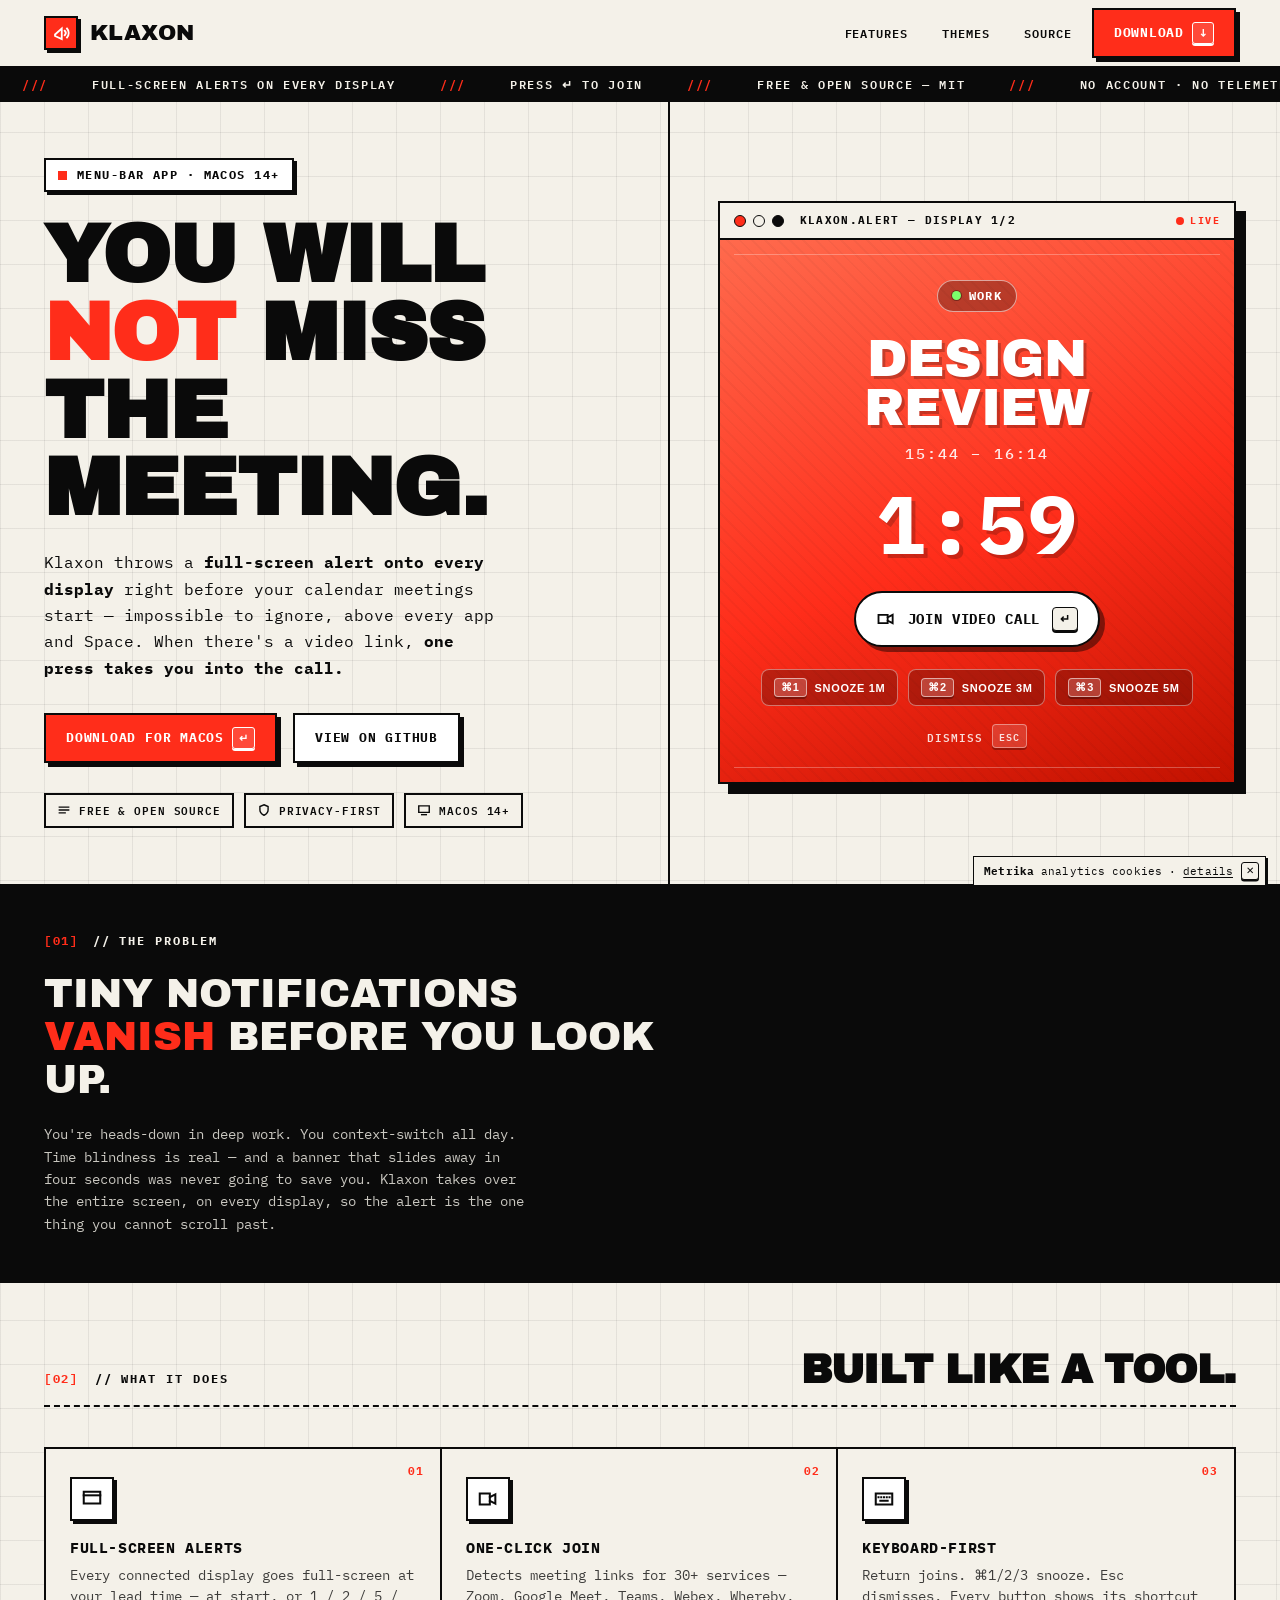
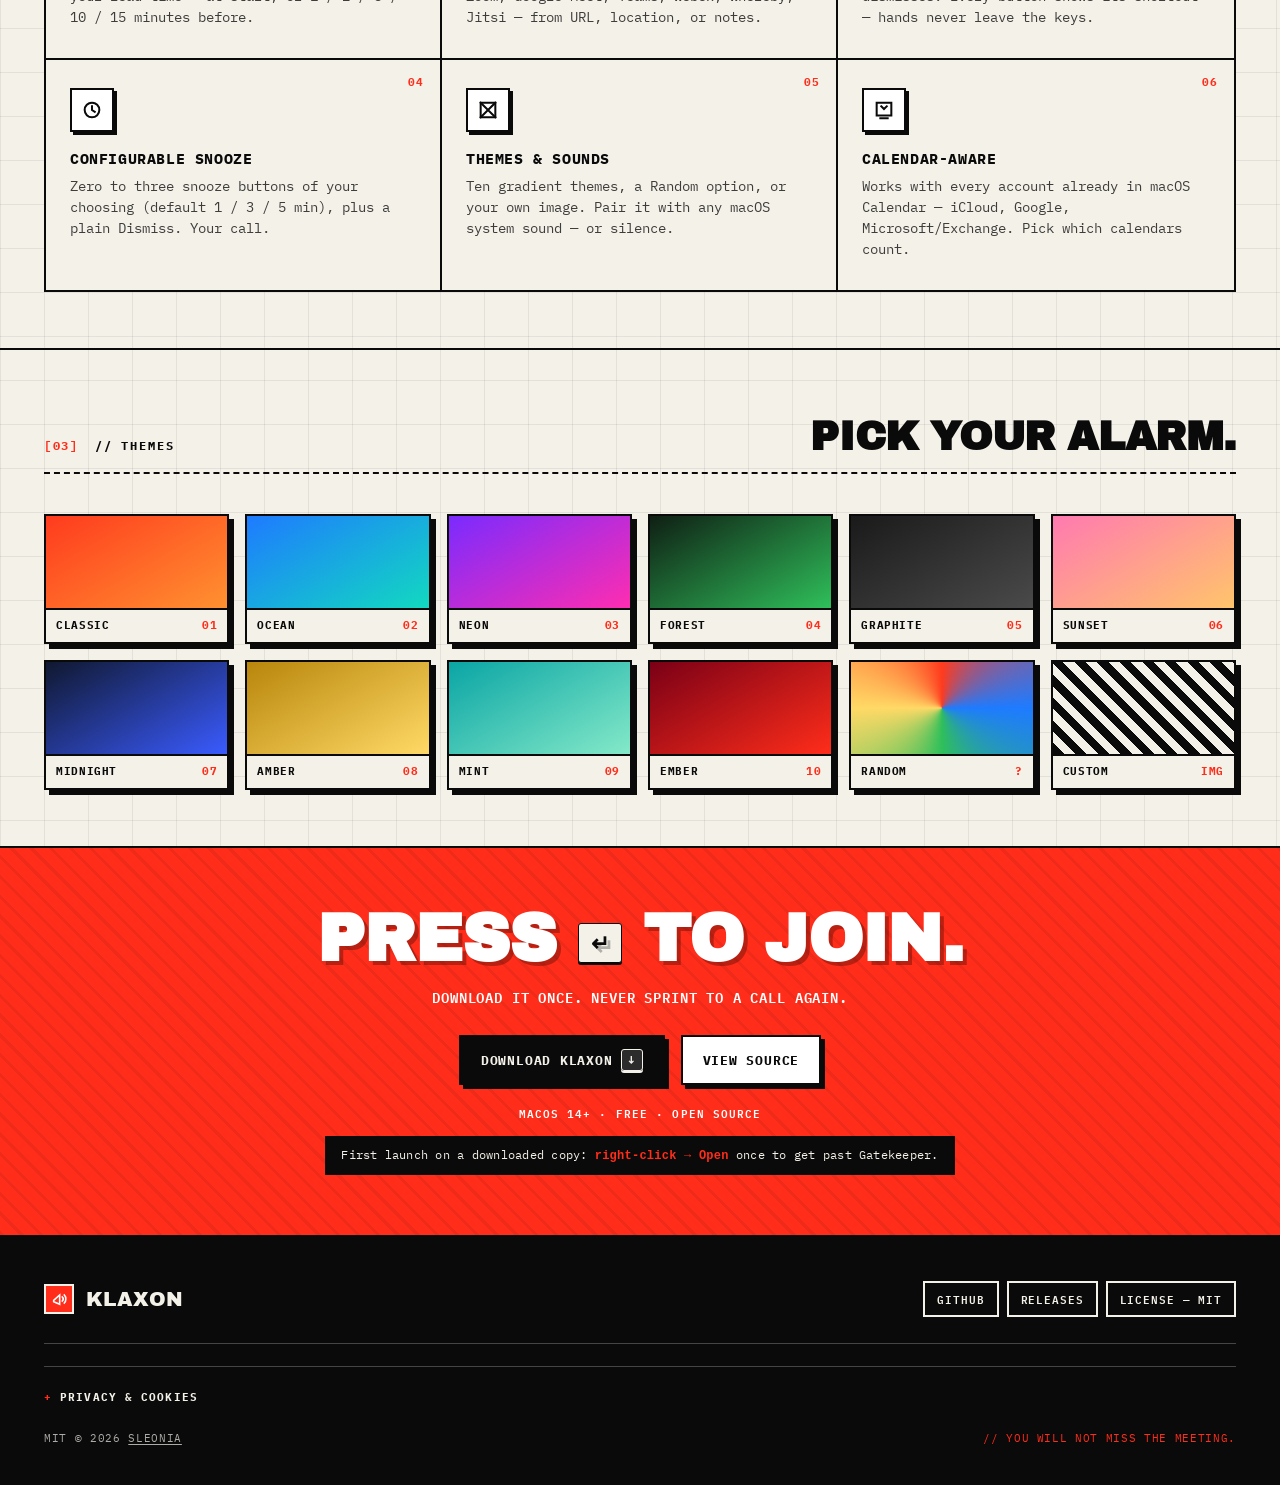
==== commit 9940ac72: "feat(site): shrink cookie notice to a corner chip, add OG preview image Cookie notice is now a tiny " ====
--- a/site/index.html
+++ b/site/index.html
@@ -6,9 +6,15 @@
 <title>KLAXON — Full-screen meeting alerts for macOS</title>
 <link rel="icon" type="image/svg+xml" href="favicon.svg" />
 <meta property="og:type" content="website" />
+<meta property="og:url" content="https://sleonia.github.io/klaxon/" />
 <meta property="og:title" content="Klaxon — the meeting alert you can't miss" />
 <meta property="og:description" content="A free, open-source, menu-bar-only macOS app that throws a full-screen alert onto every display right before your meetings start. Privacy-first, keyboard-first." />
+<meta property="og:image" content="https://sleonia.github.io/klaxon/og-image.png" />
+<meta property="og:image:width" content="1200" />
+<meta property="og:image:height" content="630" />
+<meta property="og:image:alt" content="Klaxon — you will not miss the meeting. A full-screen macOS meeting alert." />
 <meta name="twitter:card" content="summary_large_image" />
+<meta name="twitter:image" content="https://sleonia.github.io/klaxon/og-image.png" />
 <meta name="description" content="Klaxon is a free, open-source, menu-bar-only macOS app that throws a full-screen alert onto every display right before your meetings start. Privacy-first, no account, keyboard-first." />
 
 <!-- Yandex.Metrika counter -->
@@ -777,29 +783,46 @@
   .foot-privacy a { color: var(--paper); text-decoration: underline; text-underline-offset: 2px; }
   .foot-privacy a:hover { color: var(--alarm); }
 
-  /* ===== Cookie notice (non-blocking) ===== */
+  /* ===== Cookie notice (tiny corner chip) ===== */
   .cookie {
     position: fixed;
-    left: 20px; bottom: 20px;
+    right: 14px; bottom: 14px;
     z-index: 200;
-    max-width: 380px;
-    display: flex;
-    align-items: center;
-    gap: 14px;
+    display: inline-flex;
+    align-items: center;
+    gap: 8px;
+    max-width: calc(100vw - 28px);
     background: var(--paper);
-    border: 2px solid var(--ink);
-    box-shadow: 6px 6px 0 var(--shadow);
-    padding: 14px 16px;
+    border: 1.5px solid var(--ink);
+    box-shadow: 2px 2px 0 var(--shadow);
+    padding: 5px 6px 5px 10px;
+    font-size: 10.5px;
+    line-height: 1;
+    letter-spacing: 0.01em;
   }
   .cookie[hidden] { display: none; }
-  .cookie-txt { font-size: 12px; line-height: 1.5; margin: 0; }
+  .cookie-txt { margin: 0; white-space: nowrap; }
   .cookie-txt b { font-weight: 700; }
   .cookie-link { color: var(--ink); text-decoration: underline; text-underline-offset: 2px; }
   .cookie-link:hover { color: var(--alarm); }
-  .cookie #cookie-ok { flex-shrink: 0; padding: 9px 14px; font-size: 12px; }
-  @media (max-width: 560px) {
-    .cookie { left: 12px; right: 12px; bottom: 12px; max-width: none; flex-direction: column; align-items: stretch; }
-    .cookie #cookie-ok { align-self: flex-end; }
+  .cookie-x {
+    appearance: none; -webkit-appearance: none;
+    flex-shrink: 0;
+    width: 18px; height: 18px;
+    display: grid; place-items: center;
+    font-family: var(--mono);
+    font-size: 10px; line-height: 1;
+    color: var(--ink);
+    background: var(--paper);
+    border: 1.5px solid var(--ink);
+    border-radius: 3px;
+    box-shadow: 0 1.5px 0 var(--ink);
+    cursor: pointer;
+  }
+  .cookie-x:hover { background: var(--alarm); color: var(--white); }
+  .cookie-x:focus-visible { outline: 3px solid var(--alarm); outline-offset: 2px; }
+  @media (max-width: 380px) {
+    .cookie-txt { white-space: normal; }
   }
 </style>
 </head>
@@ -1033,10 +1056,10 @@
   </div>
 </footer>
 
-<!-- COOKIE NOTICE (non-blocking) -->
+<!-- COOKIE NOTICE (tiny, non-blocking) -->
 <div class="cookie" id="cookie-notice" role="region" aria-label="Cookie notice" hidden>
-  <p class="cookie-txt">This site uses <b>Yandex Metrika</b> cookies to count visits &amp; clicks — no session recording. <a href="#privacy" class="cookie-link">Details</a>.</p>
-  <button class="cap" type="button" id="cookie-ok">GOT IT <span class="kbd" aria-hidden="true">✕</span></button>
+  <span class="cookie-txt"><b>Metrika</b> analytics cookies · <a href="#privacy" class="cookie-link">details</a></span>
+  <button class="cookie-x" type="button" id="cookie-ok" aria-label="Dismiss cookie notice">✕</button>
 </div>
 
 <script>
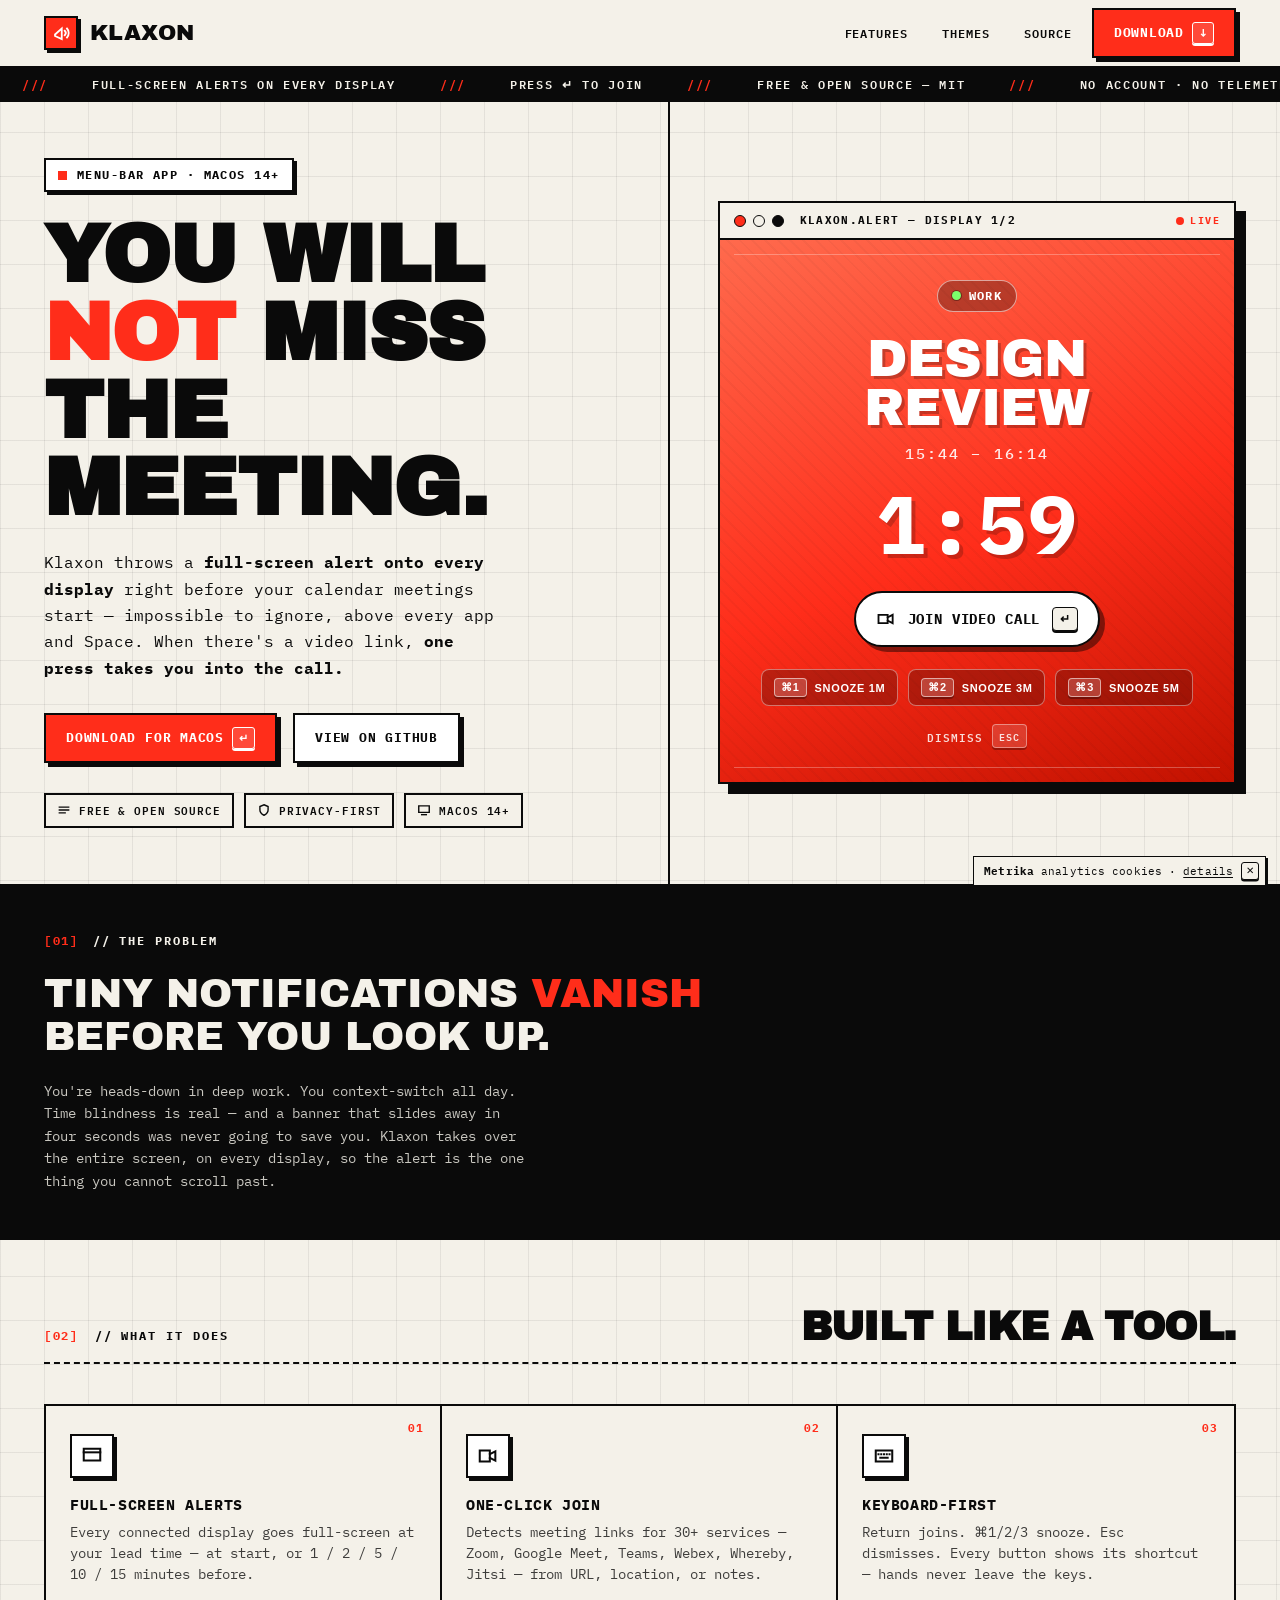
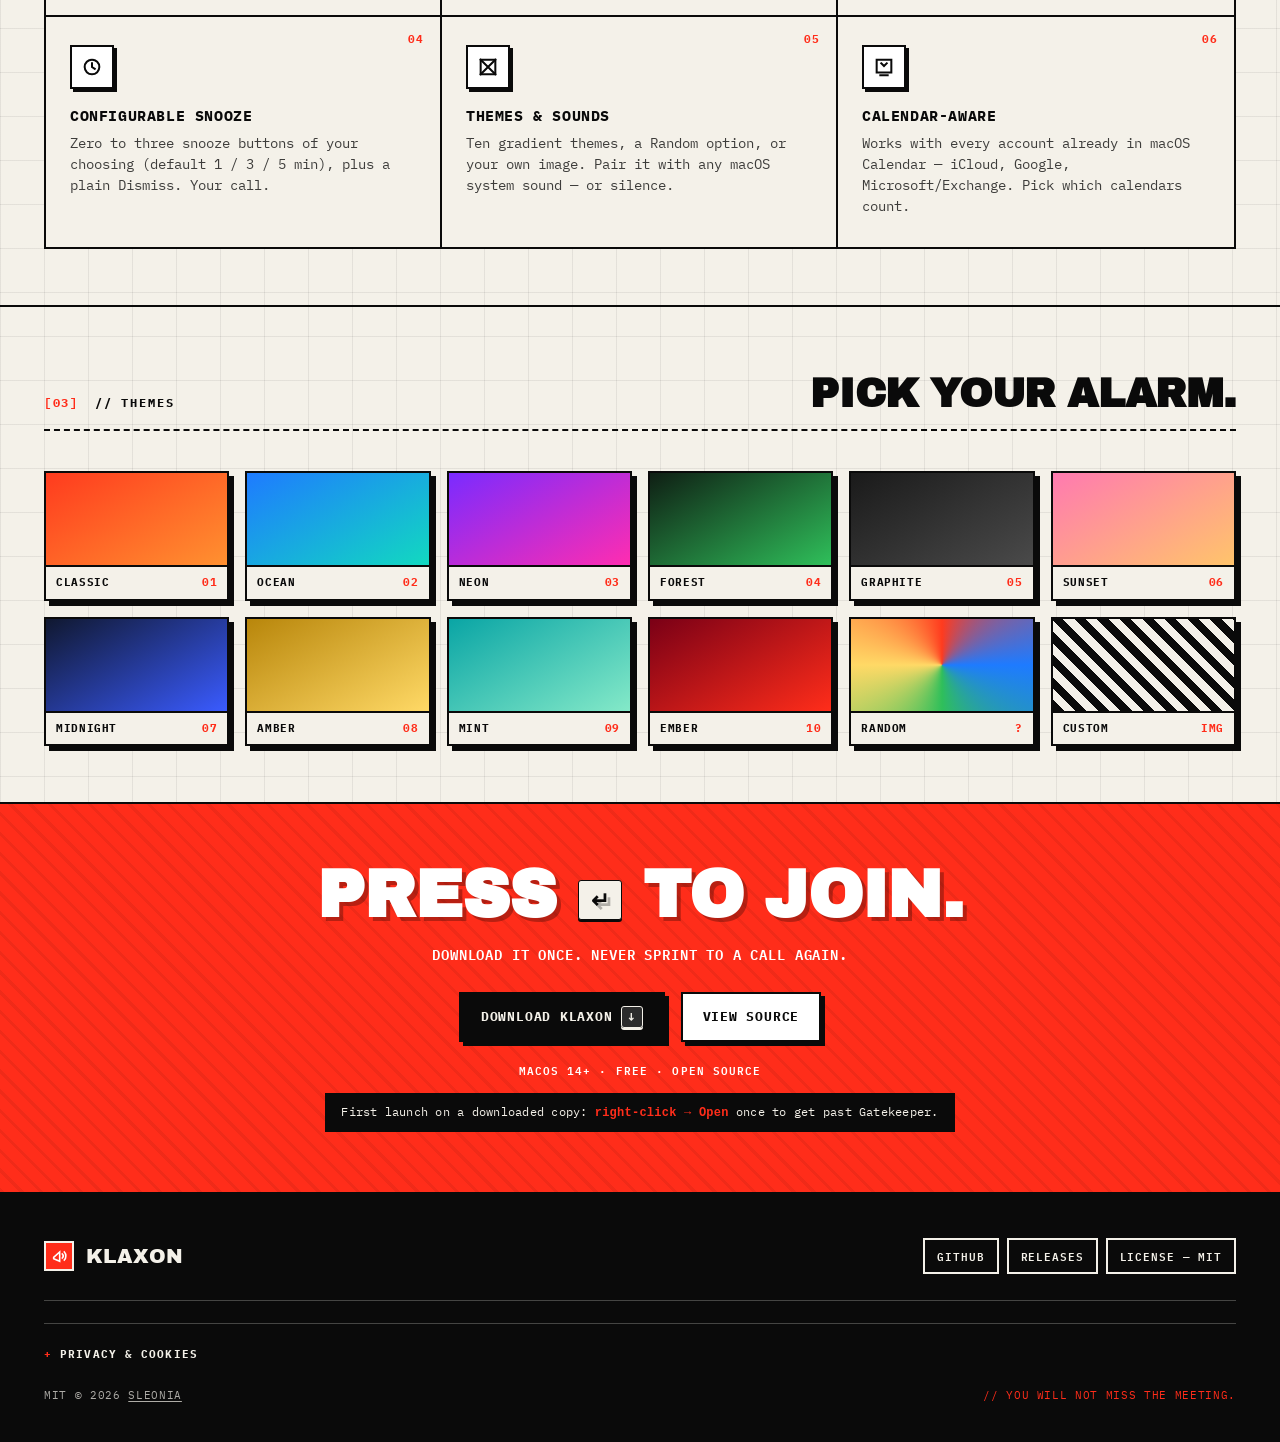
==== commit 118a2324: "Update index.html" ====
--- a/site/index.html
+++ b/site/index.html
@@ -534,7 +534,7 @@
     font-size: clamp(24px, 3.6vw, 40px);
     line-height: 1.08;
     text-transform: uppercase;
-    max-width: 24ch;
+    max-width: 26ch;
   }
   .problem p .red { color: var(--alarm); }
   .problem .sub {
@@ -843,7 +843,7 @@
       <a class="anchor" href="#features">FEATURES</a>
       <a class="anchor" href="#themes">THEMES</a>
       <a class="anchor" href="https://github.com/sleonia/klaxon" data-goal="github">SOURCE</a>
-      <a class="cap cap--alarm" href="https://github.com/sleonia/klaxon/releases/latest" data-goal="download_nav">
+      <a class="cap cap--alarm" href="https://github.com/sleonia/klaxon/releases/latest/download/Klaxon.dmg" data-goal="download_nav">
         DOWNLOAD
         <span class="kbd" aria-hidden="true">↓</span>
       </a>
@@ -870,7 +870,7 @@
         <h1 id="hero-title" class="hero-title reveal" style="--d:.12s">YOU WILL <span class="red">NOT</span> MISS THE MEETING.</h1>
         <p class="hero-sub reveal" style="--d:.19s">Klaxon throws a <b>full-screen alert onto every display</b> right before your calendar meetings start — impossible to ignore, above every app and Space. When there's a video link, <b>one press takes you into the call.</b></p>
         <div class="hero-ctas reveal" style="--d:.26s">
-          <a class="cap cap--alarm" href="https://github.com/sleonia/klaxon/releases/latest" data-goal="download_hero">
+          <a class="cap cap--alarm" href="https://github.com/sleonia/klaxon/releases/latest/download/Klaxon.dmg" data-goal="download_hero">
             DOWNLOAD FOR macOS
             <span class="kbd" aria-hidden="true">↵</span>
           </a>
@@ -1016,7 +1016,7 @@
     <h2 id="cta-title" class="reveal" style="--d:.05s">PRESS <span class="kbd" aria-hidden="true" style="font-size:22px;height:40px;min-width:44px;vertical-align:middle;">↵</span> TO JOIN.</h2>
     <div class="press reveal" style="--d:.12s">DOWNLOAD IT ONCE. NEVER SPRINT TO A CALL AGAIN.</div>
     <div class="ctas reveal" style="--d:.18s">
-      <a class="cap cap--ink" href="https://github.com/sleonia/klaxon/releases/latest" data-goal="download_cta">
+      <a class="cap cap--ink" href="https://github.com/sleonia/klaxon/releases/latest/download/Klaxon.dmg" data-goal="download_cta">
         DOWNLOAD KLAXON
         <span class="kbd" aria-hidden="true">↓</span>
       </a>
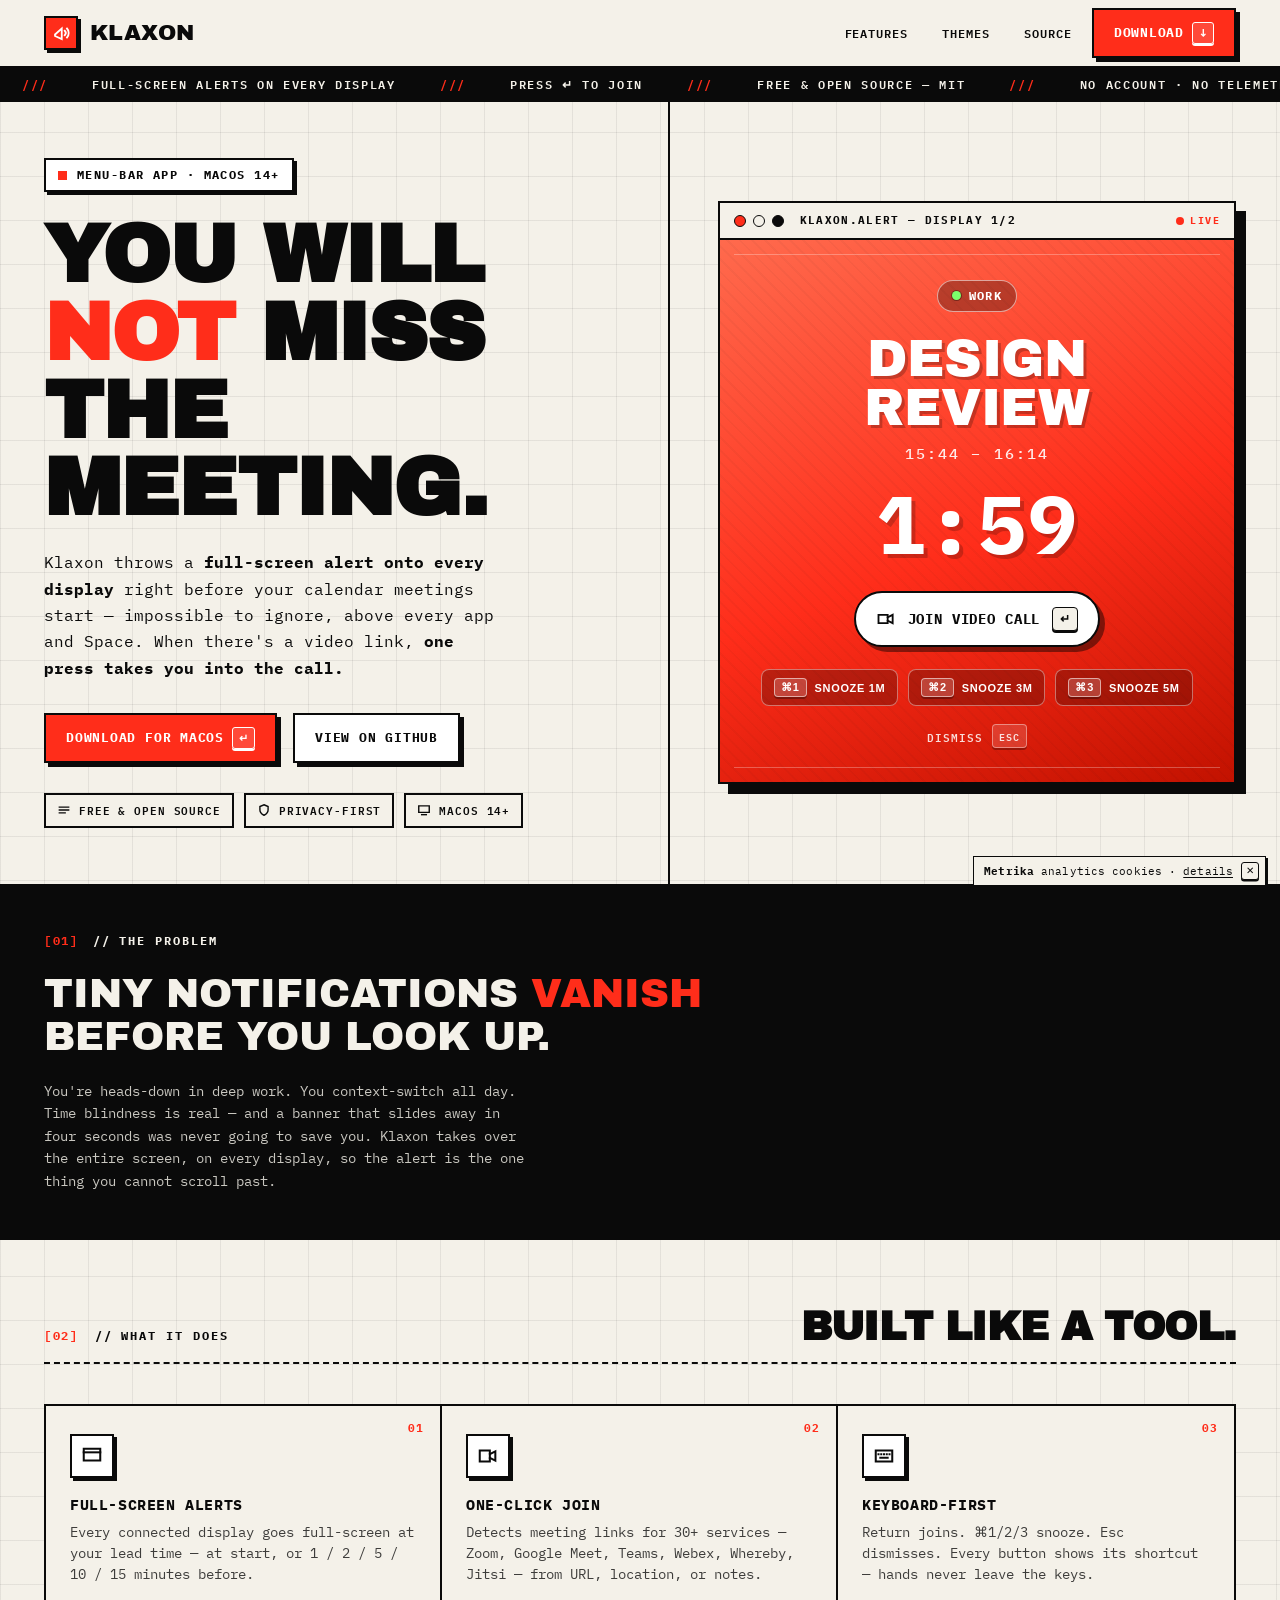
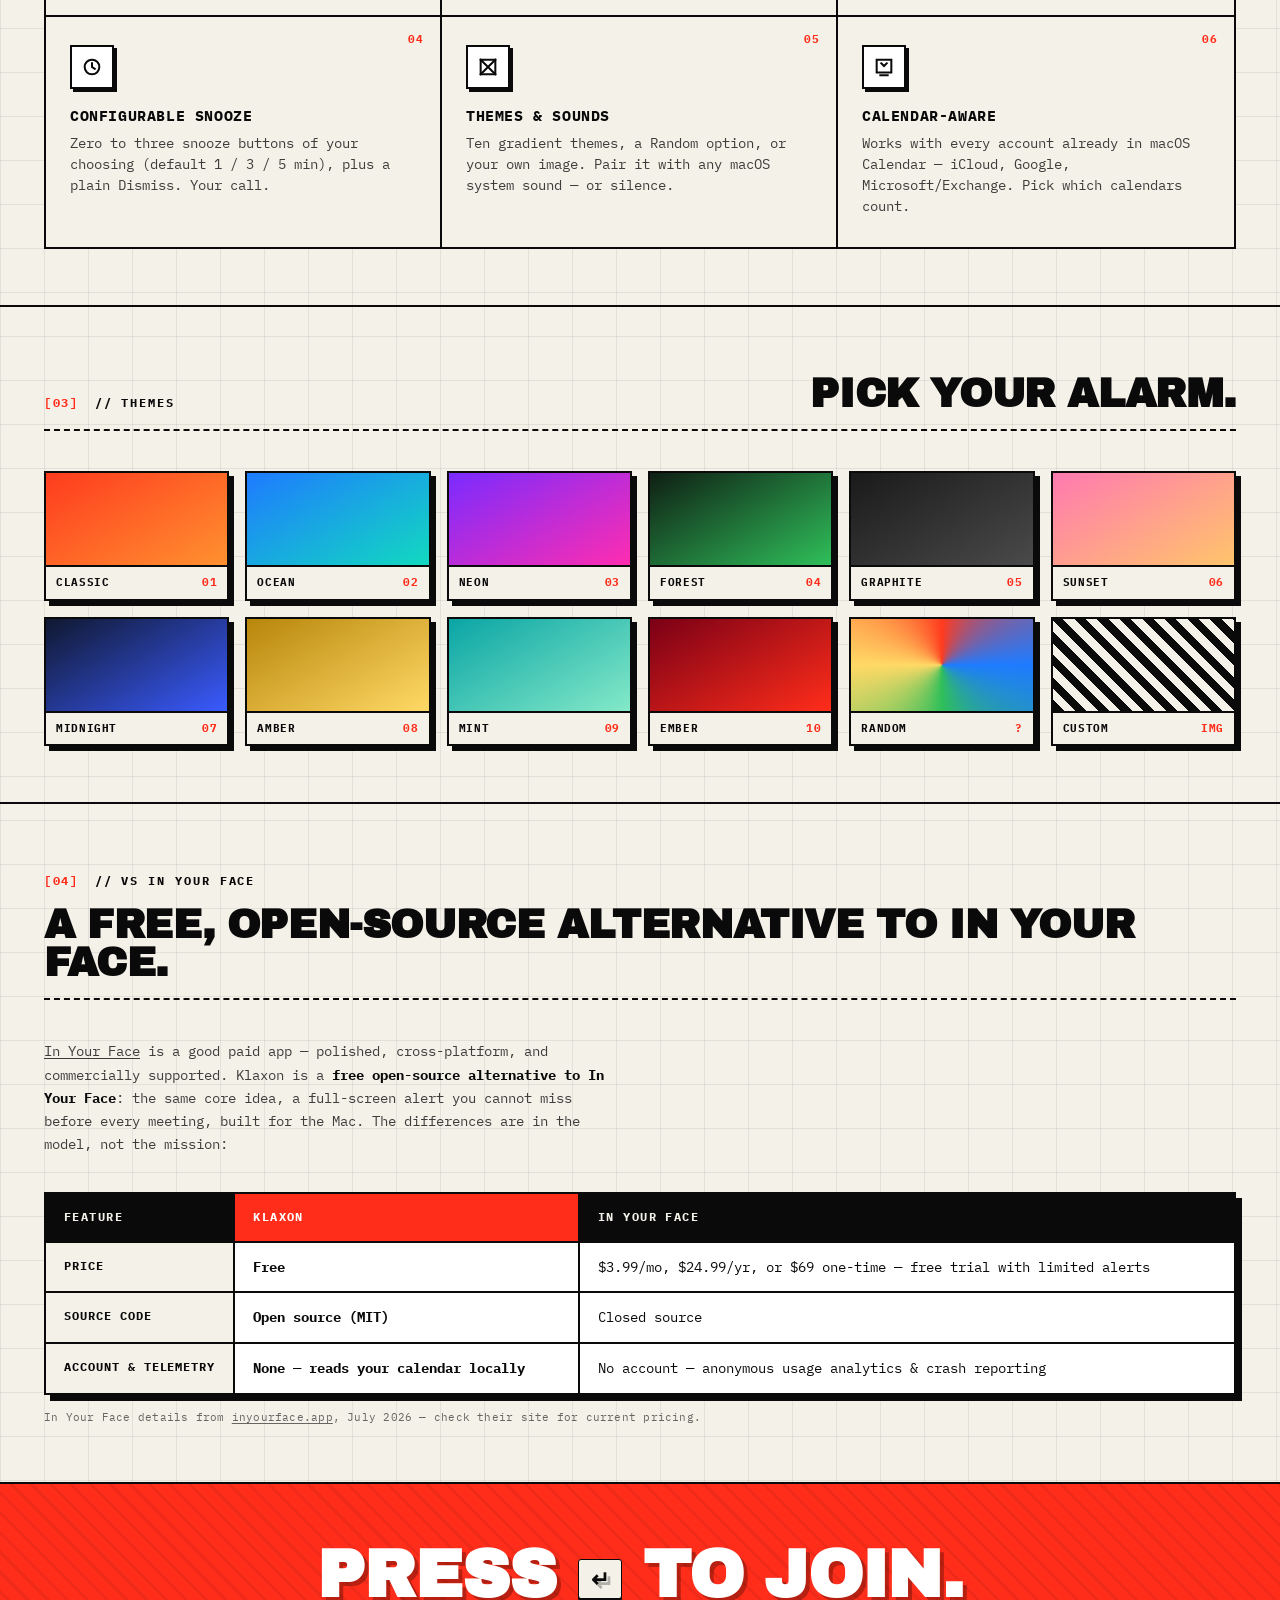
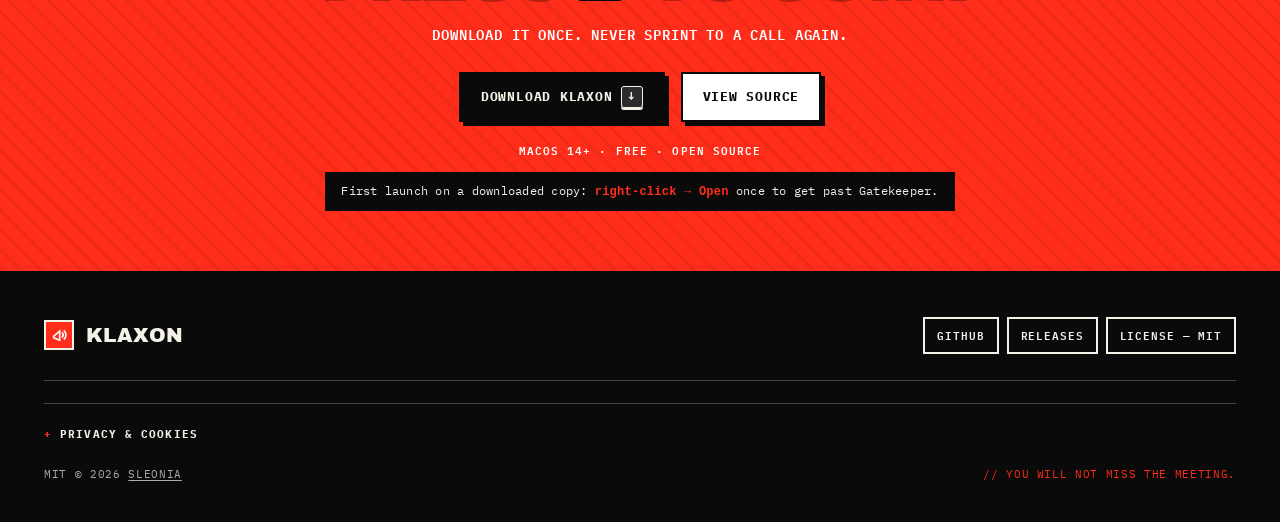
==== commit 68e83cdb: "docs: add In Your Face comparison section to landing page New [04] // VS IN YOUR FACE section betwee" ====
--- a/site/index.html
+++ b/site/index.html
@@ -8,14 +8,14 @@
 <meta property="og:type" content="website" />
 <meta property="og:url" content="https://sleonia.github.io/klaxon/" />
 <meta property="og:title" content="Klaxon — the meeting alert you can't miss" />
-<meta property="og:description" content="A free, open-source, menu-bar-only macOS app that throws a full-screen alert onto every display right before your meetings start. Privacy-first, keyboard-first." />
+<meta property="og:description" content="A free open-source alternative to In Your Face — full-screen meeting alerts on every display, right before your macOS calendar meetings start." />
 <meta property="og:image" content="https://sleonia.github.io/klaxon/og-image.png" />
 <meta property="og:image:width" content="1200" />
 <meta property="og:image:height" content="630" />
 <meta property="og:image:alt" content="Klaxon — you will not miss the meeting. A full-screen macOS meeting alert." />
 <meta name="twitter:card" content="summary_large_image" />
 <meta name="twitter:image" content="https://sleonia.github.io/klaxon/og-image.png" />
-<meta name="description" content="Klaxon is a free, open-source, menu-bar-only macOS app that throws a full-screen alert onto every display right before your meetings start. Privacy-first, no account, keyboard-first." />
+<meta name="description" content="Klaxon is a free open-source alternative to In Your Face: full-screen meeting alerts on every Mac display. No account, no telemetry, MIT-licensed." />
 
 <!-- Yandex.Metrika counter -->
 <script type="text/javascript">
@@ -643,6 +643,83 @@
   @media (prefers-reduced-motion: reduce){ .swatch{ transition:none; } }
   @media (max-width: 900px){ .theme-grid { grid-template-columns: repeat(3,1fr); } }
   @media (max-width: 480px){ .theme-grid { grid-template-columns: repeat(2,1fr); } }
+
+  /* ===== VS In Your Face ===== */
+  .vs .wrap { padding: 52px 24px 56px; }
+  .vs-intro {
+    font-size: 14px;
+    line-height: 1.65;
+    max-width: 72ch;
+    margin-bottom: 36px;
+    color: rgba(10,10,10,0.78);
+  }
+  .vs-intro b { font-weight: 700; color: var(--ink); }
+  .vs-intro a { text-decoration: underline; text-underline-offset: 2px; }
+  .vs-intro a:hover { color: var(--alarm); }
+  .vs-table {
+    width: 100%;
+    border-collapse: collapse;
+    border: 2px solid var(--ink);
+    background: var(--white);
+    box-shadow: 6px 6px 0 var(--shadow);
+  }
+  .vs-table th, .vs-table td {
+    border: 2px solid var(--ink);
+    padding: 14px 18px;
+    text-align: left;
+    vertical-align: top;
+    font-size: 13.5px;
+    line-height: 1.55;
+  }
+  .vs-table thead th {
+    font-size: 12px;
+    font-weight: 700;
+    letter-spacing: 0.12em;
+    text-transform: uppercase;
+    background: var(--ink);
+    color: var(--paper);
+  }
+  .vs-table thead th.klx { background: var(--alarm); color: var(--white); }
+  .vs-table tbody th {
+    font-size: 12px;
+    font-weight: 700;
+    letter-spacing: 0.08em;
+    text-transform: uppercase;
+    background: var(--paper);
+    white-space: nowrap;
+    width: 1%;
+  }
+  .vs-table td.klx { font-weight: 700; }
+  .vs-note {
+    margin-top: 14px;
+    font-size: 11px;
+    letter-spacing: 0.02em;
+    color: rgba(10,10,10,0.6);
+  }
+  .vs-note a { color: inherit; text-decoration: underline; text-underline-offset: 2px; }
+  .vs-note a:hover { color: var(--alarm); }
+
+  @media (max-width: 780px){
+    .vs-table thead { display: none; }
+    .vs-table, .vs-table tbody, .vs-table tr, .vs-table tbody th, .vs-table td { display: block; }
+    .vs-table th, .vs-table td { border: none; }
+    .vs-table tr { border-bottom: 2px solid var(--ink); }
+    .vs-table tr:last-child { border-bottom: none; }
+    .vs-table tbody th { border-bottom: 2px dashed var(--ink); white-space: normal; width: auto; }
+    .vs-table td { padding: 10px 18px 12px; }
+    .vs-table td + td { border-top: 1.5px dashed rgba(10,10,10,0.3); }
+    .vs-table td::before {
+      content: attr(data-label);
+      display: block;
+      font-size: 10.5px;
+      font-weight: 700;
+      letter-spacing: 0.1em;
+      text-transform: uppercase;
+      color: rgba(10,10,10,0.55);
+      margin-bottom: 3px;
+    }
+    .vs-table td.klx::before { color: var(--alarm); }
+  }
 
   /* ===== Final CTA ===== */
   .cta-band {
@@ -1010,6 +1087,47 @@
   </div>
 </section>
 
+<!-- VS IN YOUR FACE -->
+<section class="vs" id="compare" aria-labelledby="vs-title">
+  <div class="wrap">
+    <div class="sec-head">
+      <span class="sec-num">[04]</span>
+      <span class="sec-label">// VS IN YOUR FACE</span>
+      <h2 id="vs-title" style="font-size:clamp(26px,3.4vw,40px);text-transform:uppercase;margin-left:auto;">A FREE, OPEN-SOURCE ALTERNATIVE TO IN YOUR FACE.</h2>
+    </div>
+    <p class="vs-intro reveal" style="--d:.05s"><a href="https://www.inyourface.app" target="_blank" rel="noopener noreferrer">In Your Face</a> is a good paid app — polished, cross-platform, and commercially supported. Klaxon is a <b>free open-source alternative to In Your Face</b>: the same core idea, a full-screen alert you cannot miss before every meeting, built for the Mac. The differences are in the model, not the mission:</p>
+    <div class="reveal" style="--d:.12s">
+      <table class="vs-table">
+        <thead>
+          <tr>
+            <th scope="col">Feature</th>
+            <th scope="col" class="klx">Klaxon</th>
+            <th scope="col">In Your Face</th>
+          </tr>
+        </thead>
+        <tbody>
+          <tr>
+            <th scope="row">Price</th>
+            <td class="klx" data-label="Klaxon">Free</td>
+            <td data-label="In Your Face">$3.99/mo, $24.99/yr, or $69 one-time — free trial with limited alerts</td>
+          </tr>
+          <tr>
+            <th scope="row">Source code</th>
+            <td class="klx" data-label="Klaxon">Open source (MIT)</td>
+            <td data-label="In Your Face">Closed source</td>
+          </tr>
+          <tr>
+            <th scope="row">Account &amp; telemetry</th>
+            <td class="klx" data-label="Klaxon">None — reads your calendar locally</td>
+            <td data-label="In Your Face">No account — anonymous usage analytics &amp; crash reporting</td>
+          </tr>
+        </tbody>
+      </table>
+      <p class="vs-note">In Your Face details from <a href="https://www.inyourface.app" target="_blank" rel="noopener noreferrer">inyourface.app</a>, July 2026 — check their site for current pricing.</p>
+    </div>
+  </div>
+</section>
+
 <!-- FINAL CTA -->
 <section class="cta-band" aria-labelledby="cta-title">
   <div class="wrap">
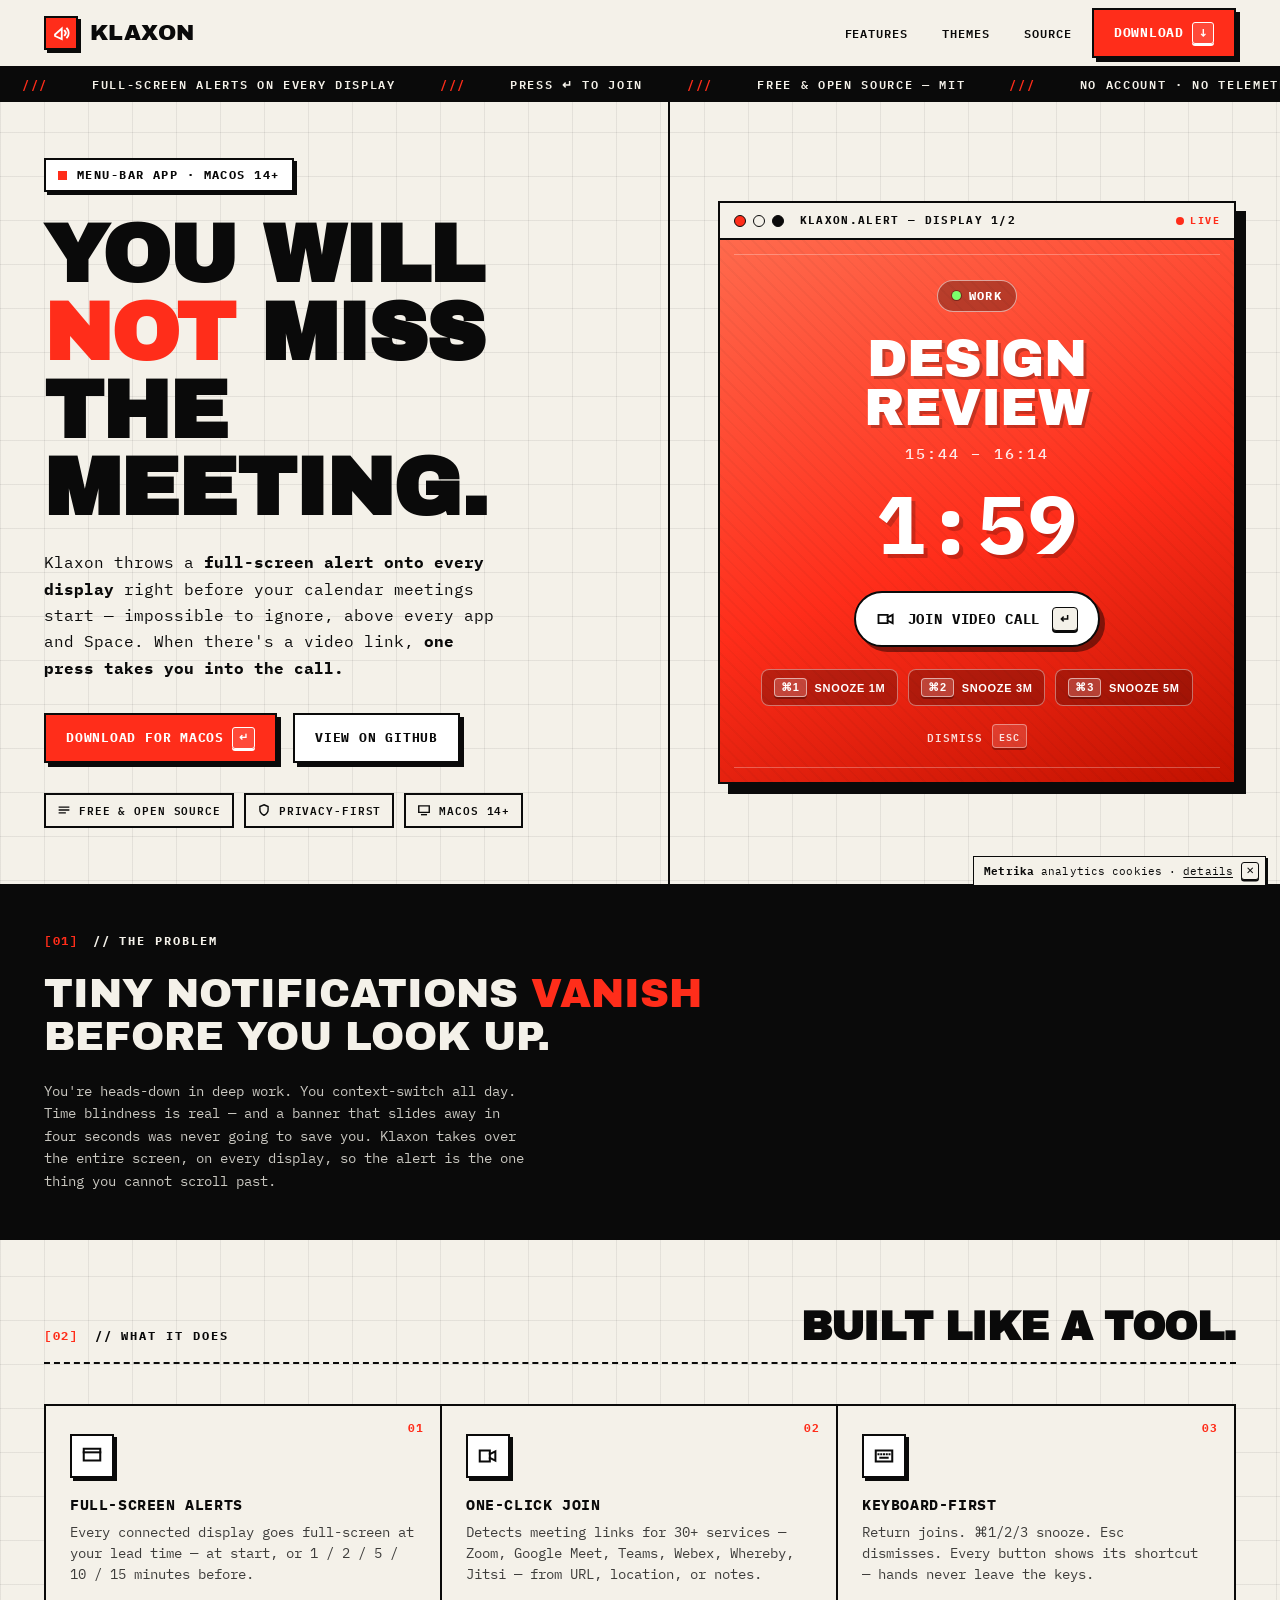
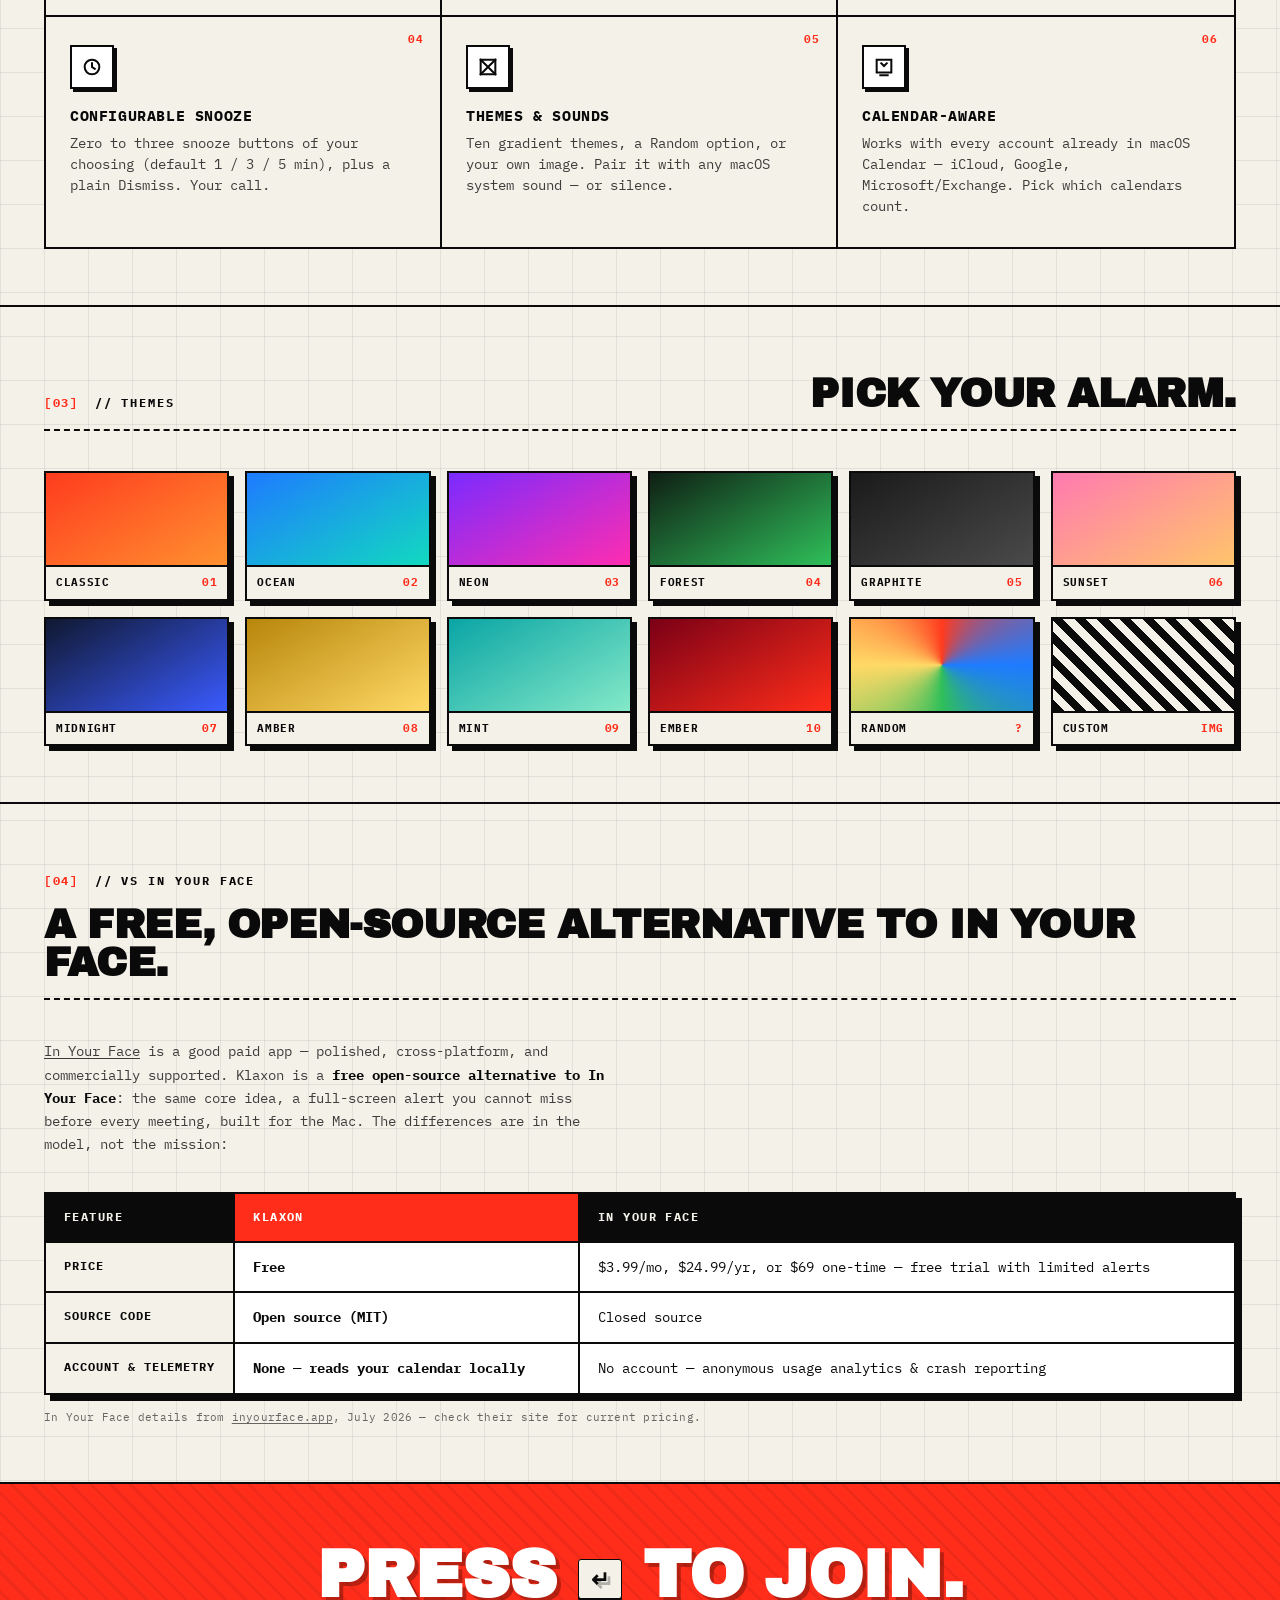
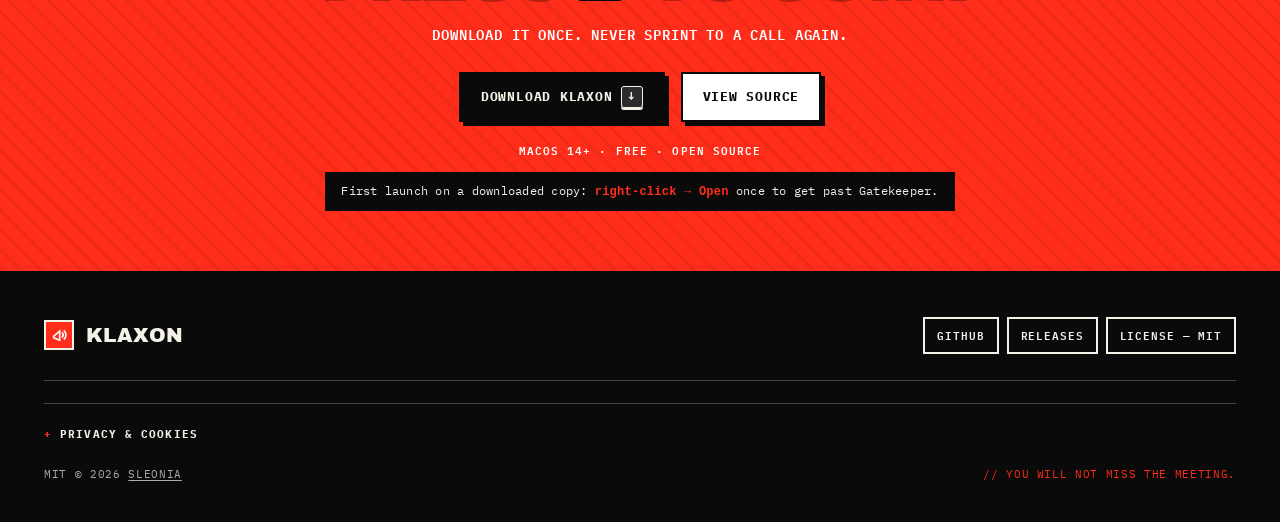
==== commit f8ca2ef1: "Move landing page to klaxon.sleonia.com Co-Authored-By: Claude Opus 5.5 <noreply@anthropic.com> Clau" ====
--- a/site/index.html
+++ b/site/index.html
@@ -6,15 +6,15 @@
 <title>KLAXON — Full-screen meeting alerts for macOS</title>
 <link rel="icon" type="image/svg+xml" href="favicon.svg" />
 <meta property="og:type" content="website" />
-<meta property="og:url" content="https://sleonia.github.io/klaxon/" />
+<meta property="og:url" content="https://klaxon.sleonia.com/" />
 <meta property="og:title" content="Klaxon — the meeting alert you can't miss" />
 <meta property="og:description" content="A free open-source alternative to In Your Face — full-screen meeting alerts on every display, right before your macOS calendar meetings start." />
-<meta property="og:image" content="https://sleonia.github.io/klaxon/og-image.png" />
+<meta property="og:image" content="https://klaxon.sleonia.com/og-image.png" />
 <meta property="og:image:width" content="1200" />
 <meta property="og:image:height" content="630" />
 <meta property="og:image:alt" content="Klaxon — you will not miss the meeting. A full-screen macOS meeting alert." />
 <meta name="twitter:card" content="summary_large_image" />
-<meta name="twitter:image" content="https://sleonia.github.io/klaxon/og-image.png" />
+<meta name="twitter:image" content="https://klaxon.sleonia.com/og-image.png" />
 <meta name="description" content="Klaxon is a free open-source alternative to In Your Face: full-screen meeting alerts on every Mac display. No account, no telemetry, MIT-licensed." />
 
 <!-- Yandex.Metrika counter -->
@@ -914,7 +914,7 @@
           <path d="M4 14 L13 6 V20 L4 16 Z"/><path d="M17 9 C19 11 19 13 17 15"/><path d="M20 6 C23 9 23 15 20 18"/>
         </svg>
       </button>
-      <a class="brand-name" href="https://sleonia.tech" target="_blank" rel="noopener noreferrer" data-goal="author_link">KLAXON</a>
+      <a class="brand-name" href="https://sleonia.com" target="_blank" rel="noopener noreferrer" data-goal="author_link">KLAXON</a>
     </div>
     <nav class="nav-links" aria-label="Primary">
       <a class="anchor" href="#features">FEATURES</a>
@@ -1155,7 +1155,7 @@
         <button class="mark" type="button" data-sound="klaxon" data-goal="play_sound" title="Play the Klaxon sound" aria-label="Play the Klaxon alert sound">
           <svg width="16" height="16" viewBox="0 0 24 24" fill="none" stroke="#fff" stroke-width="2.4" stroke-linecap="square" aria-hidden="true"><path d="M4 14 L13 6 V20 L4 16 Z"/><path d="M17 9 C19 11 19 13 17 15"/><path d="M20 6 C23 9 23 15 20 18"/></svg>
         </button>
-        <a class="foot-brand-name" href="https://sleonia.tech" target="_blank" rel="noopener noreferrer" data-goal="author_link">KLAXON</a>
+        <a class="foot-brand-name" href="https://sleonia.com" target="_blank" rel="noopener noreferrer" data-goal="author_link">KLAXON</a>
       </div>
       <nav class="foot-links" aria-label="Footer">
         <a href="https://github.com/sleonia/klaxon">GITHUB</a>
@@ -1168,7 +1168,7 @@
       <p>This website uses <a href="https://yandex.com/support/metrica/" target="_blank" rel="noopener noreferrer">Yandex&nbsp;Metrika</a> to count visits and clicks. It sets analytics cookies and a random visitor ID — no session recording, no personal data collected, nothing sold. The Klaxon <b>app</b> itself sends no telemetry: it reads your calendar locally and nothing ever leaves your Mac.</p>
     </details>
     <div class="foot-bottom">
-      <span>MIT © 2026 <a class="foot-credit" href="https://sleonia.tech" target="_blank" rel="noopener noreferrer" data-goal="author_link">SLEONIA</a></span>
+      <span>MIT © 2026 <a class="foot-credit" href="https://sleonia.com" target="_blank" rel="noopener noreferrer" data-goal="author_link">SLEONIA</a></span>
       <span class="tag">// YOU WILL NOT MISS THE MEETING.</span>
     </div>
   </div>
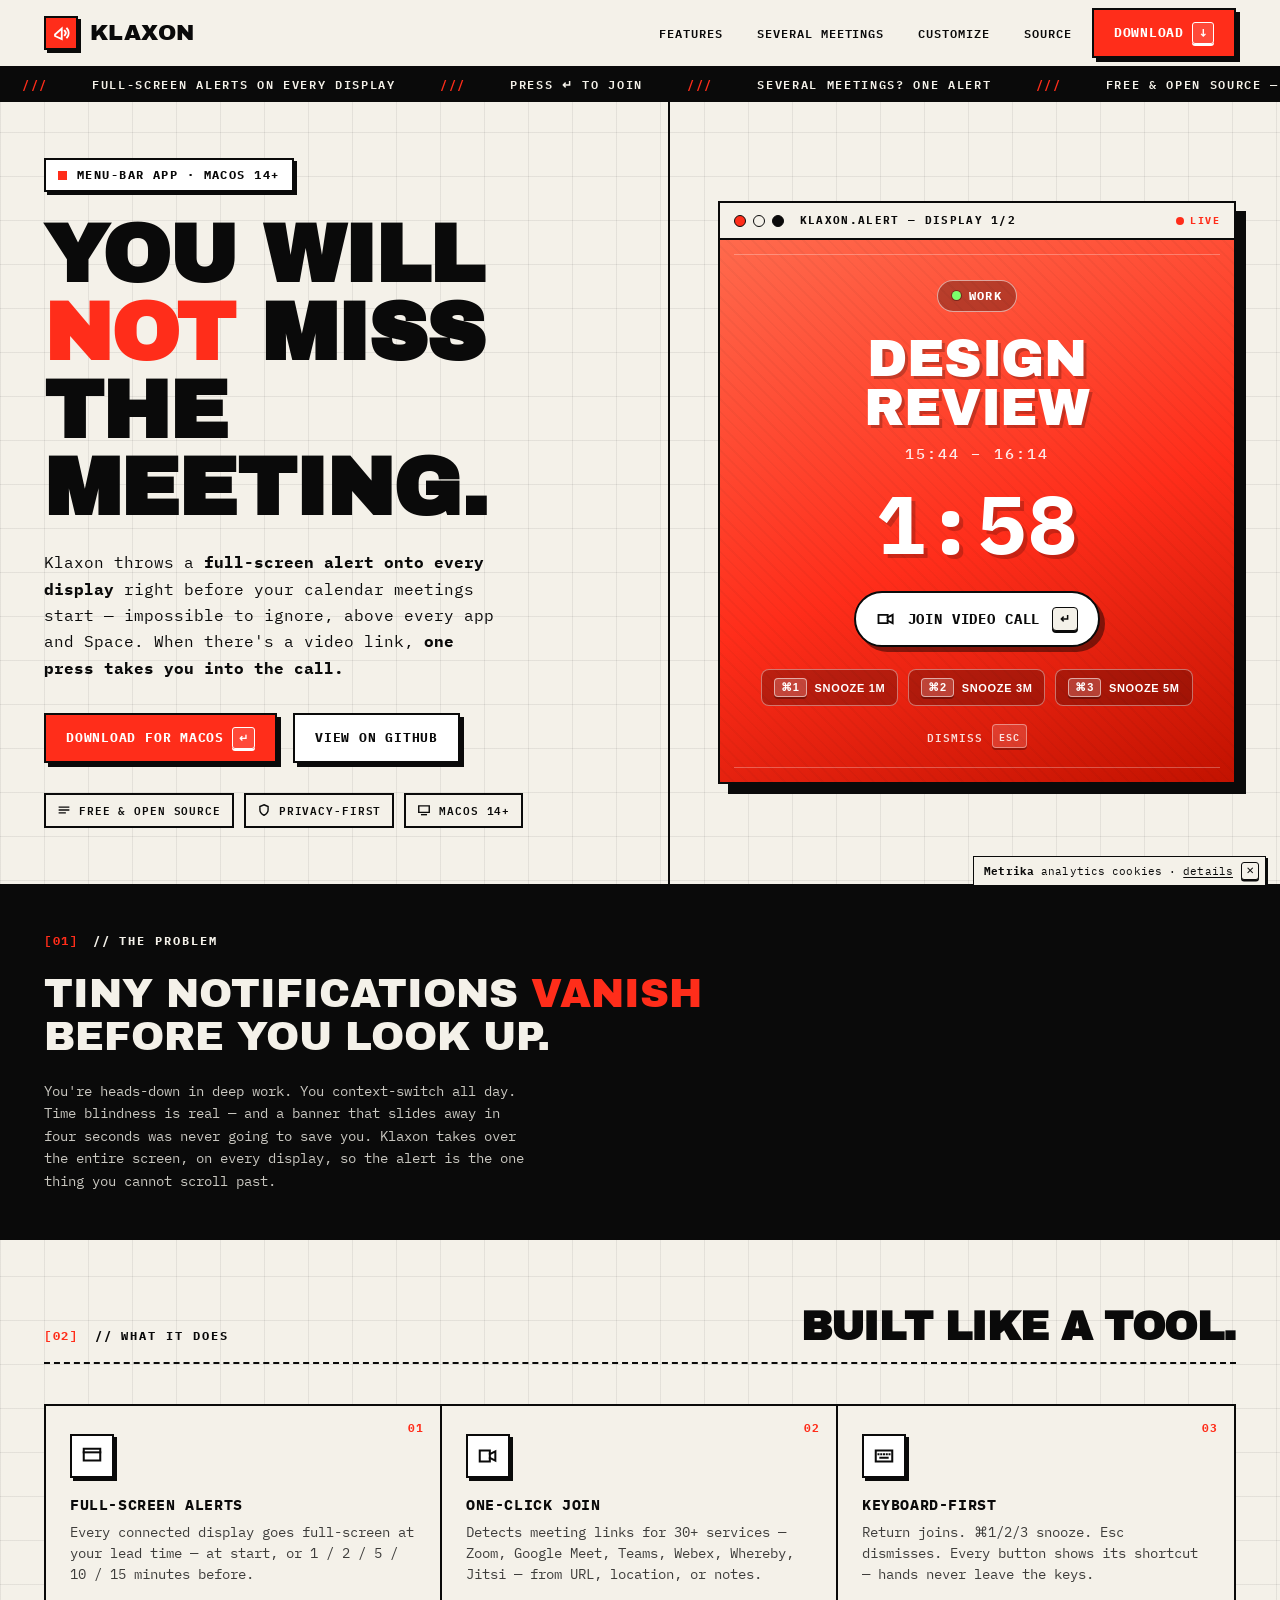
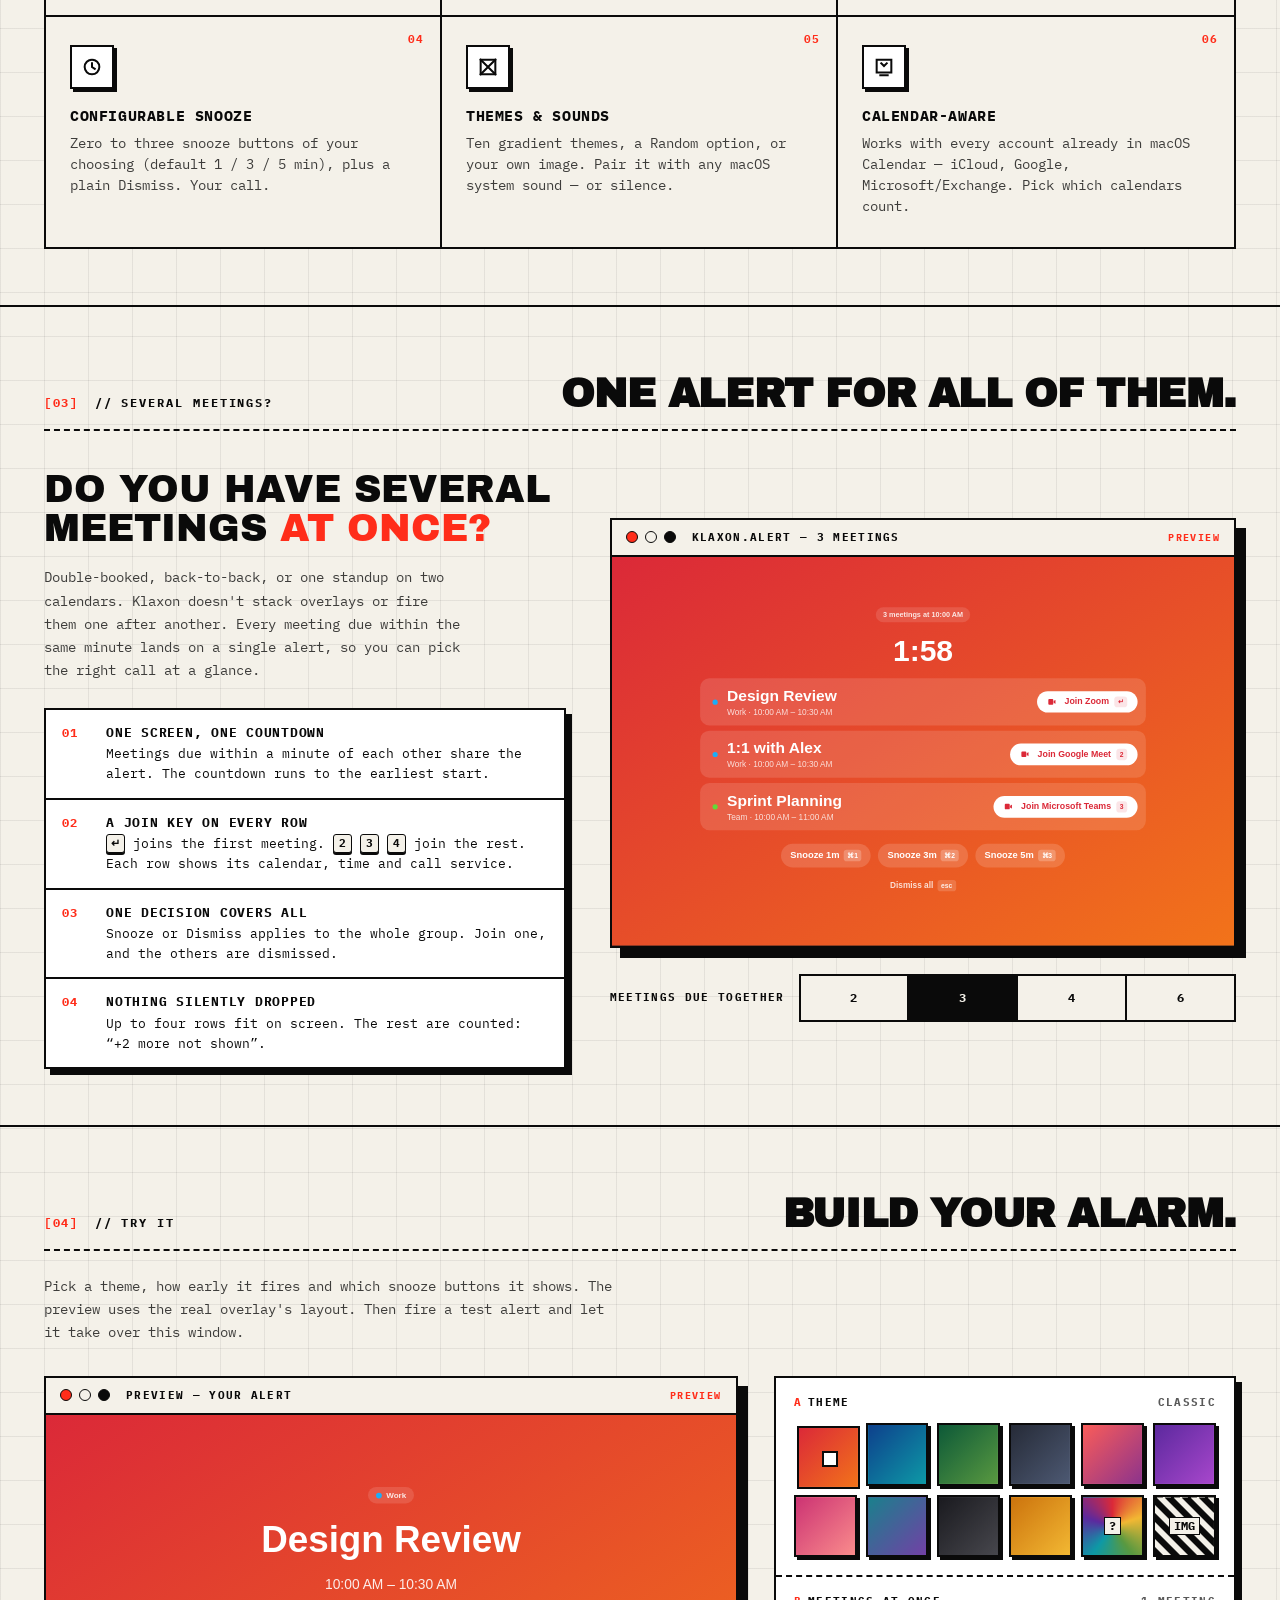
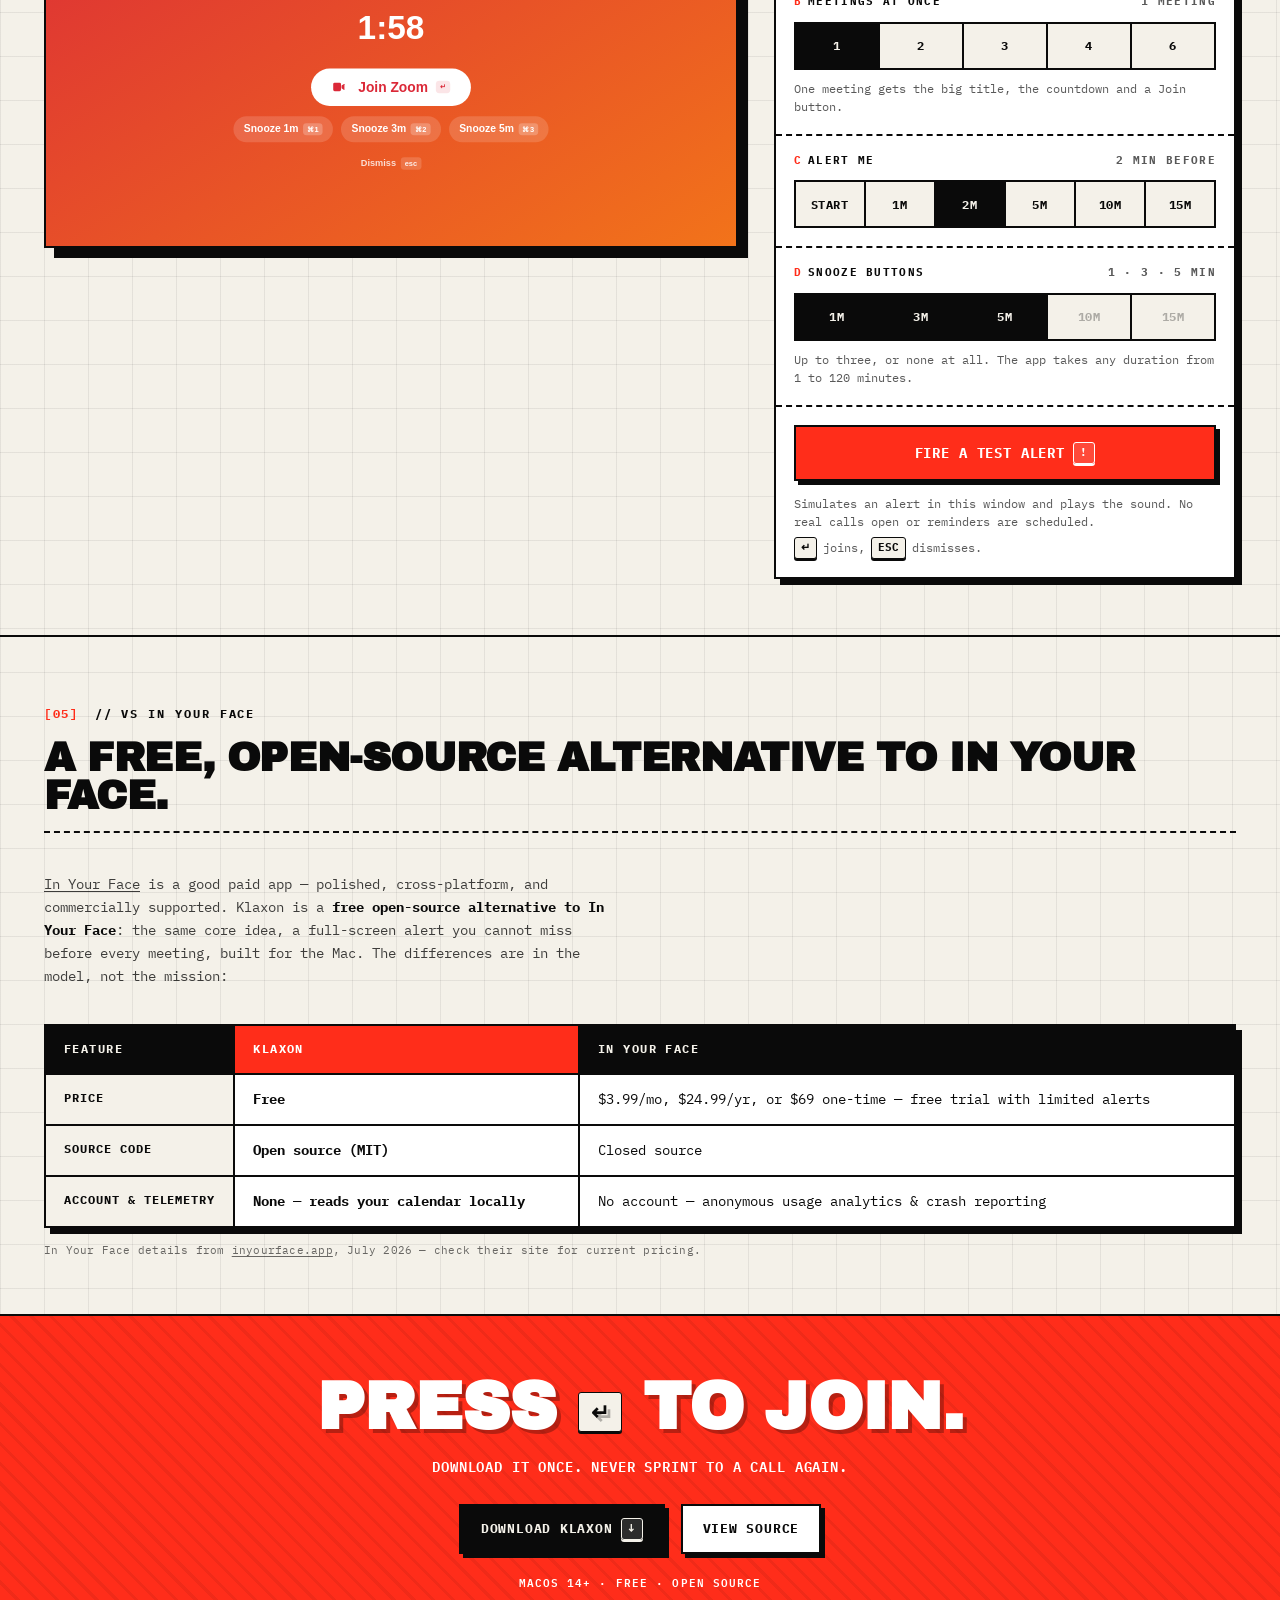
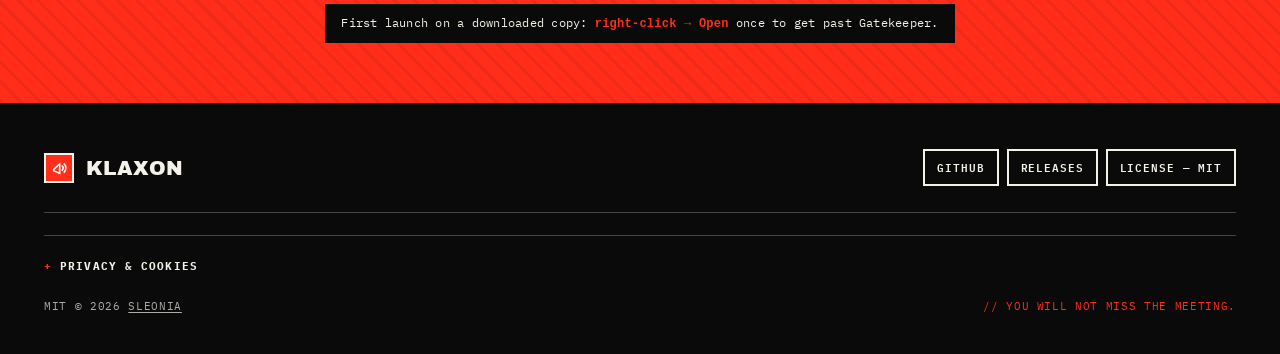
==== commit 8d6dded6: "feat(site): live alert customizer and several-meetings section Replace the static theme swatches wit" ====
--- a/site/index.html
+++ b/site/index.html
@@ -185,6 +185,9 @@
   .nav-links a.anchor:hover { border-color: var(--ink); }
   .nav-links a.anchor:focus-visible { outline: 3px solid var(--alarm); outline-offset: 2px; }
 
+  @media (max-width: 960px) {
+    .nav-links a.anchor--wide { display: none; }
+  }
   @media (max-width: 780px) {
     .nav-links a.anchor { display: none; }
   }
@@ -214,7 +217,7 @@
   }
 
   /* ===== Section scaffolding ===== */
-  section { border-bottom: 2px solid var(--ink); }
+  section { border-bottom: 2px solid var(--ink); scroll-margin-top: 66px; }
   .sec-num {
     font-family: var(--mono);
     font-weight: 700;
@@ -614,35 +617,278 @@
     .feat:last-child{ border-bottom: none; }
   }
 
-  /* ===== Themes strip ===== */
-  .themes .wrap { padding: 52px 24px 56px; }
-  .theme-grid {
+  .sr-only {
+    position: absolute; width: 1px; height: 1px; padding: 0; margin: -1px;
+    overflow: hidden; clip: rect(0 0 0 0); white-space: nowrap; border: 0;
+  }
+  .sec-title { font-size: clamp(26px,3.4vw,40px); text-transform: uppercase; margin-left: auto; }
+  .sec-intro {
+    font-size: 14px;
+    line-height: 1.65;
+    max-width: 72ch;
+    margin: -16px 0 32px;
+    color: rgba(10,10,10,0.78);
+  }
+
+  /* ===== Alert stage: drawn like the app's AlertView at a 1200×750 design size ===== */
+  .screen {
+    position: relative;
+    aspect-ratio: 16 / 10;
+    overflow: hidden;
+    background: #1A1A1F;
+  }
+  .screen .kx-stage { pointer-events: none; }
+  .kx-stage {
+    --acc: #DB2938;
+    --acc-soft: rgba(219,41,56,0.12);
+    --kx-round: ui-rounded, "SF Pro Rounded", -apple-system, BlinkMacSystemFont, "Helvetica Neue", Arial, sans-serif;
+    position: absolute;
+    top: 0; left: 0;
+    width: 1200px; height: 750px;
+    transform-origin: 0 0;
+    display: flex;
+    flex-direction: column;
+    align-items: center;
+    justify-content: center;
+    overflow: hidden;
+    color: #fff;
+    text-align: center;
+    font-family: -apple-system, BlinkMacSystemFont, "SF Pro Display", "Helvetica Neue", Arial, sans-serif;
+    line-height: 1.2;
+    letter-spacing: 0;
+    -webkit-font-smoothing: antialiased;
+  }
+  .kx-bg { position: absolute; inset: 0; background-size: cover; background-position: center; }
+  .kx-scrim { position: absolute; inset: 0; background: rgba(0,0,0,0.45); }
+  .kx-col { position: relative; display: flex; flex-direction: column; align-items: center; gap: 28px; width: 100%; }
+  .kx-col.group { gap: 22px; }
+  .kx-col.group.tight { gap: 16px; }
+  .kx-chip {
+    display: inline-flex; align-items: center; gap: 8px;
+    padding: 6px 14px;
+    background: rgba(255,255,255,0.12);
+    border-radius: 999px;
+    font-size: 14px; font-weight: 600;
+    color: rgba(255,255,255,0.85);
+  }
+  .kx-dot { width: 10px; height: 10px; border-radius: 50%; flex-shrink: 0; display: block; }
+  .kx-title {
+    font-size: 64px; font-weight: 800; line-height: 1.1;
+    padding: 0 60px; max-width: 100%;
+    display: -webkit-box; -webkit-line-clamp: 3; -webkit-box-orient: vertical; overflow: hidden;
+  }
+  .kx-time { font-family: var(--kx-round); font-size: 24px; font-weight: 500; color: rgba(255,255,255,0.9); }
+  .kx-count { font-family: var(--kx-round); font-size: 58px; font-weight: 800; font-variant-numeric: tabular-nums; line-height: 1.1; }
+  .kx-actions { display: flex; flex-direction: column; align-items: center; gap: 18px; padding-top: 12px; }
+  .kx-group-actions { gap: 16px; padding-top: 4px; }
+  .kx-arm { transition: opacity 0.2s ease-in; }
+  .is-arming .kx-arm { opacity: 0.55; }
+  .kx-btn {
+    appearance: none; -webkit-appearance: none;
+    border: 0; margin: 0;
+    font-family: inherit;
+    display: inline-flex; align-items: center;
+    white-space: nowrap;
+    cursor: default;
+  }
+  .kx-overlay .kx-btn { cursor: pointer; }
+  .kx-overlay .kx-btn:focus-visible { outline: 3px solid #fff; outline-offset: 3px; }
+  .kx-ico { width: 1em; height: 1em; flex-shrink: 0; margin-right: 0.35em; }
+  .kx-key {
+    font-family: var(--kx-round); font-size: 13px; font-weight: 700; line-height: 1.2;
+    padding: 3px 7px; border-radius: 6px;
+    color: #fff; background: rgba(255,255,255,0.22);
+  }
+  .kx-join {
+    gap: 14px; padding: 18px 36px;
+    background: #fff; color: var(--acc);
+    border-radius: 999px;
+    font-size: 24px; font-weight: 700;
+  }
+  .kx-join .kx-key, .kx-rowjoin .kx-key { color: var(--acc); background: var(--acc-soft); }
+  .kx-snoozes { display: flex; gap: 14px; }
+  .kx-snooze {
+    gap: 8px; padding: 12px 18px;
+    background: rgba(255,255,255,0.15); color: #fff;
+    border-radius: 999px;
+    font-size: 18px; font-weight: 600;
+  }
+  .kx-dismiss {
+    gap: 8px; padding: 8px 18px;
+    background: none; color: rgba(255,255,255,0.8);
+    font-size: 16px; font-weight: 600;
+  }
+  .kx-dismiss .kx-key { color: rgba(255,255,255,0.9); background: rgba(255,255,255,0.16); }
+  .kx-overlay .kx-join:hover, .kx-overlay .kx-rowjoin:hover { opacity: 0.92; }
+  .kx-overlay .kx-snooze:hover { background: rgba(255,255,255,0.24); }
+  .kx-overlay .kx-dismiss:hover { color: #fff; }
+  .kx-rows { display: flex; flex-direction: column; gap: 10px; width: 100%; max-width: 980px; padding: 0 60px; }
+  .kx-row {
+    display: flex; align-items: center; gap: 18px;
+    padding: 16px 16px 16px 24px;
+    background: rgba(255,255,255,0.13);
+    border-radius: 18px;
+    text-align: left;
+  }
+  .kx-row-text { flex: 1; min-width: 0; }
+  .kx-row-title { font-size: 30px; font-weight: 800; white-space: nowrap; overflow: hidden; text-overflow: ellipsis; }
+  .kx-row-detail { font-size: 16px; font-weight: 500; color: rgba(255,255,255,0.8); margin-top: 4px; white-space: nowrap; overflow: hidden; text-overflow: ellipsis; }
+  .kx-rowjoin {
+    gap: 10px; padding: 10px 20px; flex-shrink: 0;
+    background: #fff; color: var(--acc);
+    border-radius: 999px;
+    font-size: 17px; font-weight: 700;
+  }
+  .kx-more { font-size: 16px; font-weight: 500; color: rgba(255,255,255,0.72); }
+
+  /* full-window test alert */
+  .kx-overlay { position: fixed; inset: 0; z-index: 1000; overflow: hidden; background: #1A1A1F; outline: none; }
+  .kx-overlay[hidden] { display: none; }
+  .kx-ov-hint {
+    position: absolute; left: 50%; bottom: 16px; transform: translateX(-50%);
+    font-family: var(--mono); font-size: 11px; font-weight: 700; letter-spacing: 0.14em; text-transform: uppercase;
+    color: rgba(255,255,255,0.7);
+    white-space: nowrap;
+  }
+  html.kx-lock, html.kx-lock body { overflow: hidden; }
+  .kx-toast {
+    position: fixed; left: 14px; bottom: 14px; z-index: 300;
+    max-width: min(460px, calc(100vw - 28px));
+    background: var(--ink); color: var(--paper);
+    border: 2px solid var(--ink);
+    box-shadow: 4px 4px 0 var(--alarm);
+    padding: 10px 14px;
+    font-size: 12px; font-weight: 600; line-height: 1.45; letter-spacing: 0.04em; text-transform: uppercase;
+  }
+  .kx-toast[hidden] { display: none; }
+
+  /* ===== Several meetings ===== */
+  .multi .wrap { padding: 52px 24px 56px; }
+  .multi-grid {
     display: grid;
-    grid-template-columns: repeat(6, 1fr);
-    gap: 16px;
-  }
-  .swatch {
+    grid-template-columns: minmax(0, 1fr) minmax(0, 1.2fr);
+    gap: 44px;
+    align-items: center;
+  }
+  .multi-lead {
+    font-family: var(--display);
+    font-size: clamp(26px, 3.2vw, 38px);
+    line-height: 1.02;
+    text-transform: uppercase;
+    margin-bottom: 18px;
+  }
+  .multi-lead .red { color: var(--alarm); }
+  .multi-sub { font-size: 14px; line-height: 1.65; color: rgba(10,10,10,0.78); max-width: 52ch; margin-bottom: 26px; }
+  .mpoints {
+    list-style: none;
     border: 2px solid var(--ink);
-    box-shadow: 5px 5px 0 var(--shadow);
-    overflow: hidden;
-    transition: transform 0.1s steps(2), box-shadow 0.1s steps(2);
-  }
-  .swatch:hover { transform: translate(2px,2px); box-shadow: 3px 3px 0 var(--shadow); }
-  .swatch .grad { height: 92px; }
-  .swatch .name {
-    font-size: 10.5px;
-    font-weight: 700;
-    text-transform: uppercase;
-    letter-spacing: 0.06em;
-    padding: 8px 10px;
-    border-top: 2px solid var(--ink);
+    background: var(--white);
+    box-shadow: 6px 6px 0 var(--shadow);
+  }
+  .mpoints li {
+    display: grid;
+    grid-template-columns: 34px 1fr;
+    gap: 10px;
+    padding: 13px 16px;
+    border-bottom: 2px solid var(--ink);
+    font-size: 13px;
+    line-height: 1.55;
+  }
+  .mpoints li:last-child { border-bottom: none; }
+  .mpoints .n { color: var(--alarm); font-weight: 700; font-size: 12px; letter-spacing: 0.08em; padding-top: 1px; }
+  .mpoints b { display: block; font-size: 12.5px; letter-spacing: 0.06em; text-transform: uppercase; margin-bottom: 2px; }
+  .mpoints .kbd { height: 19px; min-width: 19px; font-size: 10.5px; padding: 0 4px; vertical-align: 1px; }
+  .multi-ctl { display: flex; align-items: center; gap: 14px; margin-top: 26px; flex-wrap: wrap; }
+  .multi-ctl .lbl { font-size: 11px; font-weight: 700; letter-spacing: 0.12em; text-transform: uppercase; }
+  .multi-ctl .seg { flex: 1; min-width: 200px; }
+
+  /* ===== Customizer ===== */
+  .custom .wrap { padding: 52px 24px 56px; }
+  .cz-grid {
+    display: grid;
+    grid-template-columns: minmax(0, 1.5fr) minmax(0, 1fr);
+    gap: 36px;
+    align-items: start;
+  }
+  .cz-grid > .terminal { position: sticky; top: 90px; }
+  .panel {
+    border: 2px solid var(--ink);
+    background: var(--white);
+    box-shadow: 6px 6px 0 var(--shadow);
+  }
+  .ctl { padding: 16px 18px 18px; border-bottom: 2px dashed var(--ink); }
+  .ctl-head {
+    display: flex; justify-content: space-between; align-items: baseline; gap: 10px;
+    font-size: 11px; font-weight: 700; letter-spacing: 0.12em; text-transform: uppercase;
+    margin-bottom: 12px;
+  }
+  .ctl-head .k { color: var(--alarm); margin-right: 6px; }
+  .ctl-head .v { color: #595959; text-align: right; }
+  .ctl-note { font-size: 12px; line-height: 1.5; color: rgba(10,10,10,0.68); margin-top: 10px; }
+  .ctl-note[hidden] { display: none; }
+  .linkish {
+    appearance: none; background: none; border: 0; padding: 0;
+    font: inherit; color: var(--ink); text-decoration: underline; text-underline-offset: 2px; cursor: pointer;
+  }
+  .linkish:hover { color: var(--alarm); }
+  .linkish:focus-visible { outline: 2px solid var(--alarm); outline-offset: 2px; }
+  .sw-grid { display: grid; grid-template-columns: repeat(6, 1fr); gap: 9px; }
+  .sw {
+    appearance: none; -webkit-appearance: none;
+    position: relative;
+    aspect-ratio: 1;
+    padding: 0;
+    border: 2px solid var(--ink);
+    box-shadow: 3px 3px 0 var(--shadow);
+    background-size: cover; background-position: center;
+    cursor: pointer;
+    font-family: var(--mono); font-weight: 700; font-size: 15px; color: var(--ink);
+    display: grid; place-items: center;
+    transition: transform 0.08s steps(2), box-shadow 0.08s steps(2);
+  }
+  .sw:hover { transform: translate(1px,1px); box-shadow: 2px 2px 0 var(--shadow); }
+  .sw:focus-visible { outline: 3px solid var(--alarm); outline-offset: 3px; }
+  .sw[aria-pressed="true"] { transform: translate(3px,3px); box-shadow: 0 0 0 var(--shadow); }
+  .sw[aria-pressed="true"]::after {
+    content: "";
+    position: absolute; left: 50%; top: 50%;
+    width: 12px; height: 12px; margin: -6px 0 0 -6px;
+    background: var(--white); border: 2px solid var(--ink);
+  }
+  .sw .glyph { background: var(--paper); border: 1.5px solid var(--ink); padding: 0 4px; line-height: 1.3; font-size: 12px; }
+  .sw[aria-pressed="true"] .glyph { display: none; }
+  .seg {
+    display: grid;
+    grid-template-columns: repeat(var(--n, 5), 1fr);
+    gap: 2px;
+    background: var(--ink);
+    border: 2px solid var(--ink);
+  }
+  .seg button {
+    appearance: none; -webkit-appearance: none;
+    border: 0;
     background: var(--paper);
-    display:flex; justify-content:space-between; align-items:center;
-  }
-  .swatch .name .no { color: var(--alarm); }
-  @media (prefers-reduced-motion: reduce){ .swatch{ transition:none; } }
-  @media (max-width: 900px){ .theme-grid { grid-template-columns: repeat(3,1fr); } }
-  @media (max-width: 480px){ .theme-grid { grid-template-columns: repeat(2,1fr); } }
+    color: var(--ink);
+    font-family: var(--mono); font-weight: 700; font-size: 12px; letter-spacing: 0.04em; text-transform: uppercase;
+    padding: 10px 2px;
+    cursor: pointer;
+    min-width: 0;
+    min-height: 44px;
+  }
+  .seg button:hover { background: var(--white); }
+  .seg button[aria-pressed="true"] { background: var(--ink); color: var(--paper); }
+  .seg button:disabled { color: rgba(10,10,10,0.3); cursor: not-allowed; background: var(--paper); }
+  .seg button:focus-visible { outline: 3px solid var(--alarm); outline-offset: -3px; }
+  .fire { padding: 18px; }
+  .fire .cap { width: 100%; font-size: 14px; padding: 15px 20px; }
+  .fire p { font-size: 12px; color: rgba(10,10,10,0.68); margin-top: 14px; display: flex; align-items: center; gap: 6px; flex-wrap: wrap; }
+
+  @media (prefers-reduced-motion: reduce){ .sw, .kx-arm { transition: none; } }
+  @media (max-width: 900px){
+    .multi-grid, .cz-grid { grid-template-columns: 1fr; }
+    .cz-grid > .terminal { position: static; }
+  }
+  @media (max-width: 420px){ .sw-grid { gap: 7px; } .ctl { padding: 14px 14px 16px; } }
 
   /* ===== VS In Your Face ===== */
   .vs .wrap { padding: 52px 24px 56px; }
@@ -918,7 +1164,8 @@
     </div>
     <nav class="nav-links" aria-label="Primary">
       <a class="anchor" href="#features">FEATURES</a>
-      <a class="anchor" href="#themes">THEMES</a>
+      <a class="anchor anchor--wide" href="#several">SEVERAL MEETINGS</a>
+      <a class="anchor" href="#themes">CUSTOMIZE</a>
       <a class="anchor" href="https://github.com/sleonia/klaxon" data-goal="github">SOURCE</a>
       <a class="cap cap--alarm" href="https://github.com/sleonia/klaxon/releases/latest/download/Klaxon.dmg" data-goal="download_nav">
         DOWNLOAD
@@ -931,8 +1178,8 @@
 <!-- TICKER -->
 <div class="ticker" aria-hidden="true">
   <div class="ticker-track">
-    <span class="dot">///</span><span>FULL-SCREEN ALERTS ON EVERY DISPLAY</span><span class="dot">///</span><span>PRESS ↵ TO JOIN</span><span class="dot">///</span><span>FREE &amp; OPEN SOURCE — MIT</span><span class="dot">///</span><span>NO ACCOUNT · NO TELEMETRY</span><span class="dot">///</span><span>MENU-BAR NATIVE · NO DOCK ICON</span><span class="dot">///</span>
-    <span class="dot">///</span><span>FULL-SCREEN ALERTS ON EVERY DISPLAY</span><span class="dot">///</span><span>PRESS ↵ TO JOIN</span><span class="dot">///</span><span>FREE &amp; OPEN SOURCE — MIT</span><span class="dot">///</span><span>NO ACCOUNT · NO TELEMETRY</span><span class="dot">///</span><span>MENU-BAR NATIVE · NO DOCK ICON</span><span class="dot">///</span>
+    <span class="dot">///</span><span>FULL-SCREEN ALERTS ON EVERY DISPLAY</span><span class="dot">///</span><span>PRESS ↵ TO JOIN</span><span class="dot">///</span><span>SEVERAL MEETINGS? ONE ALERT</span><span class="dot">///</span><span>FREE &amp; OPEN SOURCE — MIT</span><span class="dot">///</span><span>NO ACCOUNT · NO TELEMETRY</span><span class="dot">///</span><span>MENU-BAR NATIVE · NO DOCK ICON</span><span class="dot">///</span>
+    <span class="dot">///</span><span>FULL-SCREEN ALERTS ON EVERY DISPLAY</span><span class="dot">///</span><span>PRESS ↵ TO JOIN</span><span class="dot">///</span><span>SEVERAL MEETINGS? ONE ALERT</span><span class="dot">///</span><span>FREE &amp; OPEN SOURCE — MIT</span><span class="dot">///</span><span>NO ACCOUNT · NO TELEMETRY</span><span class="dot">///</span><span>MENU-BAR NATIVE · NO DOCK ICON</span><span class="dot">///</span>
   </div>
 </div>
 
@@ -1062,27 +1309,113 @@
   </div>
 </section>
 
-<!-- THEMES -->
-<section class="themes" id="themes" aria-labelledby="themes-title">
+<!-- SEVERAL MEETINGS -->
+<section class="multi" id="several" aria-labelledby="multi-title">
   <div class="wrap">
     <div class="sec-head">
       <span class="sec-num">[03]</span>
-      <span class="sec-label">// THEMES</span>
-      <h2 id="themes-title" style="font-size:clamp(26px,3.4vw,40px);text-transform:uppercase;margin-left:auto;">PICK YOUR ALARM.</h2>
+      <span class="sec-label">// SEVERAL MEETINGS?</span>
+      <h2 id="multi-title" class="sec-title">ONE ALERT FOR ALL OF THEM.</h2>
     </div>
-    <div class="theme-grid reveal" style="--d:.1s">
-      <div class="swatch"><div class="grad" style="background:linear-gradient(150deg,#FF3B1E,#FF9130);"></div><div class="name">CLASSIC <span class="no">01</span></div></div>
-      <div class="swatch"><div class="grad" style="background:linear-gradient(150deg,#1E7BFF,#12D9C0);"></div><div class="name">OCEAN <span class="no">02</span></div></div>
-      <div class="swatch"><div class="grad" style="background:linear-gradient(150deg,#7A2BFF,#FF2DB0);"></div><div class="name">NEON <span class="no">03</span></div></div>
-      <div class="swatch"><div class="grad" style="background:linear-gradient(150deg,#0F1F14,#2FBF5A);"></div><div class="name">FOREST <span class="no">04</span></div></div>
-      <div class="swatch"><div class="grad" style="background:linear-gradient(150deg,#1A1A1A,#4A4A4A);"></div><div class="name">GRAPHITE <span class="no">05</span></div></div>
-      <div class="swatch"><div class="grad" style="background:linear-gradient(150deg,#FF7AB0,#FFC46B);"></div><div class="name">SUNSET <span class="no">06</span></div></div>
-      <div class="swatch"><div class="grad" style="background:linear-gradient(150deg,#101830,#3A5BFF);"></div><div class="name">MIDNIGHT <span class="no">07</span></div></div>
-      <div class="swatch"><div class="grad" style="background:linear-gradient(150deg,#B8860B,#FFD966);"></div><div class="name">AMBER <span class="no">08</span></div></div>
-      <div class="swatch"><div class="grad" style="background:linear-gradient(150deg,#0AA5A5,#84E9C8);"></div><div class="name">MINT <span class="no">09</span></div></div>
-      <div class="swatch"><div class="grad" style="background:linear-gradient(150deg,#7A0016,#FF2D1A);"></div><div class="name">EMBER <span class="no">10</span></div></div>
-      <div class="swatch"><div class="grad" style="background:conic-gradient(#FF3B1E,#1E7BFF,#2FBF5A,#FFD966,#FF3B1E);"></div><div class="name">RANDOM <span class="no">?</span></div></div>
-      <div class="swatch"><div class="grad" style="background:repeating-linear-gradient(45deg,#0A0A0A 0 8px,#F4F1E9 8px 16px);"></div><div class="name">CUSTOM <span class="no">IMG</span></div></div>
+    <div class="multi-grid">
+      <div class="reveal" style="--d:.05s">
+        <p class="multi-lead">DO YOU HAVE SEVERAL MEETINGS <span class="red">AT ONCE?</span></p>
+        <p class="multi-sub">Double-booked, back-to-back, or one standup on two calendars. Klaxon doesn't stack overlays or fire them one after another. Every meeting due within the same minute lands on a single alert, so you can pick the right call at a glance.</p>
+        <ol class="mpoints">
+          <li><span class="n">01</span><span><b>One screen, one countdown</b>Meetings due within a minute of each other share the alert. The countdown runs to the earliest start.</span></li>
+          <li><span class="n">02</span><span><b>A join key on every row</b><span class="kbd">↵</span> joins the first meeting. <span class="kbd">2</span> <span class="kbd">3</span> <span class="kbd">4</span> join the rest. Each row shows its calendar, time and call service.</span></li>
+          <li><span class="n">03</span><span><b>One decision covers all</b>Snooze or Dismiss applies to the whole group. Join one, and the others are dismissed.</span></li>
+          <li><span class="n">04</span><span><b>Nothing silently dropped</b>Up to four rows fit on screen. The rest are counted: “+2 more not shown”.</span></li>
+        </ol>
+      </div>
+      <div class="reveal" style="--d:.12s">
+        <div class="terminal">
+          <div class="term-bar">
+            <div class="lights" aria-hidden="true"><i></i><i></i><i></i></div>
+            <span class="title" id="multi-bar">KLAXON.ALERT — 3 MEETINGS</span>
+            <span class="live">PREVIEW</span>
+          </div>
+          <div class="screen" id="multi-screen" role="img" aria-label="Klaxon alert listing several meetings due together, each with its own Join button."><div class="kx-stage" aria-hidden="true"></div></div>
+        </div>
+        <div class="multi-ctl">
+          <span class="lbl" id="multi-lbl">MEETINGS DUE TOGETHER</span>
+          <div class="seg" style="--n:4" data-ctl="multi" role="group" aria-labelledby="multi-lbl">
+            <button type="button" data-v="2">2</button>
+            <button type="button" data-v="3">3</button>
+            <button type="button" data-v="4">4</button>
+            <button type="button" data-v="6">6</button>
+          </div>
+        </div>
+      </div>
+    </div>
+  </div>
+</section>
+
+<!-- CUSTOMIZE -->
+<section class="custom" id="themes" aria-labelledby="custom-title">
+  <div class="wrap">
+    <div class="sec-head">
+      <span class="sec-num">[04]</span>
+      <span class="sec-label">// TRY IT</span>
+      <h2 id="custom-title" class="sec-title">BUILD YOUR ALARM.</h2>
+    </div>
+    <p class="sec-intro reveal" style="--d:.05s">Pick a theme, how early it fires and which snooze buttons it shows. The preview uses the real overlay's layout. Then fire a test alert and let it take over this window.</p>
+    <noscript><p class="sec-intro">Enable JavaScript to use the interactive preview. You can still read about Klaxon and download the app without it.</p></noscript>
+    <div class="cz-grid reveal" style="--d:.1s">
+      <div class="terminal">
+        <div class="term-bar">
+          <div class="lights" aria-hidden="true"><i></i><i></i><i></i></div>
+          <span class="title">PREVIEW — YOUR ALERT</span>
+          <span class="live">PREVIEW</span>
+        </div>
+        <div class="screen" id="cz-screen" role="img" aria-label="Preview of your Klaxon alert with the settings chosen on the right."><div class="kx-stage" aria-hidden="true"></div></div>
+      </div>
+
+      <div class="panel">
+        <div class="ctl" role="group" aria-labelledby="ctl-theme">
+          <div class="ctl-head"><span id="ctl-theme"><span class="k">A</span>THEME</span><span class="v" id="theme-val">CLASSIC</span></div>
+          <div class="sw-grid" id="sw-grid"></div>
+          <input type="file" id="custom-file" accept="image/*" hidden />
+          <p class="ctl-note" id="custom-note" hidden>Your image stays in this browser. Nothing is uploaded. <button type="button" class="linkish" id="custom-change">Change image</button></p>
+        </div>
+        <div class="ctl" role="group" aria-labelledby="ctl-meet">
+          <div class="ctl-head"><span id="ctl-meet"><span class="k">B</span>MEETINGS AT ONCE</span><span class="v" id="meet-val"></span></div>
+          <div class="seg" style="--n:5" data-ctl="meetings">
+            <button type="button" data-v="1">1</button>
+            <button type="button" data-v="2">2</button>
+            <button type="button" data-v="3">3</button>
+            <button type="button" data-v="4">4</button>
+            <button type="button" data-v="6">6</button>
+          </div>
+          <p class="ctl-note" id="meet-note"></p>
+        </div>
+        <div class="ctl" role="group" aria-labelledby="ctl-lead">
+          <div class="ctl-head"><span id="ctl-lead"><span class="k">C</span>ALERT ME</span><span class="v" id="lead-val"></span></div>
+          <div class="seg" style="--n:6" data-ctl="lead">
+            <button type="button" data-v="0" aria-label="At start time">START</button>
+            <button type="button" data-v="1" aria-label="1M — 1 minute before">1M</button>
+            <button type="button" data-v="2" aria-label="2M — 2 minutes before">2M</button>
+            <button type="button" data-v="5" aria-label="5M — 5 minutes before">5M</button>
+            <button type="button" data-v="10" aria-label="10M — 10 minutes before">10M</button>
+            <button type="button" data-v="15" aria-label="15M — 15 minutes before">15M</button>
+          </div>
+        </div>
+        <div class="ctl" role="group" aria-labelledby="ctl-snooze">
+          <div class="ctl-head"><span id="ctl-snooze"><span class="k">D</span>SNOOZE BUTTONS</span><span class="v" id="snooze-val"></span></div>
+          <div class="seg" style="--n:5" data-ctl="snooze">
+            <button type="button" data-v="1">1M</button>
+            <button type="button" data-v="3">3M</button>
+            <button type="button" data-v="5">5M</button>
+            <button type="button" data-v="10">10M</button>
+            <button type="button" data-v="15">15M</button>
+          </div>
+          <p class="ctl-note">Up to three, or none at all. The app takes any duration from 1 to 120 minutes.</p>
+        </div>
+        <div class="fire">
+          <button type="button" class="cap cap--alarm" id="fire">FIRE A TEST ALERT <span class="kbd" aria-hidden="true">!</span></button>
+          <p>Simulates an alert in this window and plays the sound. No real calls open or reminders are scheduled. <span class="kbd">↵</span> joins, <span class="kbd">ESC</span> dismisses.</p>
+        </div>
+      </div>
     </div>
   </div>
 </section>
@@ -1091,7 +1424,7 @@
 <section class="vs" id="compare" aria-labelledby="vs-title">
   <div class="wrap">
     <div class="sec-head">
-      <span class="sec-num">[04]</span>
+      <span class="sec-num">[05]</span>
       <span class="sec-label">// VS IN YOUR FACE</span>
       <h2 id="vs-title" style="font-size:clamp(26px,3.4vw,40px);text-transform:uppercase;margin-left:auto;">A FREE, OPEN-SOURCE ALTERNATIVE TO IN YOUR FACE.</h2>
     </div>
@@ -1174,6 +1507,13 @@
   </div>
 </footer>
 
+<!-- TEST ALERT (full window) -->
+<div class="kx-overlay" id="kx-overlay" role="dialog" aria-modal="true" aria-label="Test alert" tabindex="-1" hidden>
+  <div class="kx-stage"></div>
+  <div class="kx-ov-hint" aria-hidden="true">TEST ALERT · ESC DISMISSES</div>
+</div>
+<div class="kx-toast" id="kx-toast" role="status" aria-live="polite" hidden></div>
+
 <!-- COOKIE NOTICE (tiny, non-blocking) -->
 <div class="cookie" id="cookie-notice" role="region" aria-label="Cookie notice" hidden>
   <span class="cookie-txt"><b>Metrika</b> analytics cookies · <a href="#privacy" class="cookie-link">details</a></span>
@@ -1277,6 +1617,8 @@
       } catch (e) {}
     }
 
+    window.klaxonPlay = playKlaxon;
+
     Array.prototype.forEach.call(document.querySelectorAll('[data-sound="klaxon"]'), function (b) {
       b.addEventListener('click', function (ev) { ev.preventDefault(); playKlaxon(); });
     });
@@ -1299,5 +1641,336 @@
     }
   })();
 </script>
+
+<script>
+  /* Alert customizer: live previews drawn like the app's AlertView, plus a full-window test alert. */
+  (function () {
+    // Mirrors Theme.all in Sources/KlaxonKit/UI/Theme.swift (sRGB, top-leading → bottom-trailing).
+    var THEMES = [
+      { id: 'classic', name: 'Classic', a: '#DB2938', b: '#F2731A' },
+      { id: 'ocean',   name: 'Ocean',   a: '#0D408C', b: '#0D99A6' },
+      { id: 'forest',  name: 'Forest',  a: '#0D5938', b: '#599940' },
+      { id: 'slate',   name: 'Slate',   a: '#262B38', b: '#4D5973' },
+      { id: 'sunset',  name: 'Sunset',  a: '#FA5C59', b: '#8C338C' },
+      { id: 'grape',   name: 'Grape',   a: '#5C299E', b: '#A847CC' },
+      { id: 'rose',    name: 'Rose',    a: '#CC3373', b: '#FA8C8C' },
+      { id: 'aurora',  name: 'Aurora',  a: '#1A808C', b: '#7340A6' },
+      { id: 'mono',    name: 'Mono',    a: '#1A1A1F', b: '#47474D' },
+      { id: 'amber',   name: 'Amber',   a: '#CC730D', b: '#F2B833' }
+    ];
+    var MEETINGS = [
+      { title: 'Design Review',   cal: 'Work',     color: '#1BADF8', svc: 'Zoom',            dur: 30 },
+      { title: '1:1 with Alex',   cal: 'Work',     color: '#1BADF8', svc: 'Google Meet',     dur: 30 },
+      { title: 'Sprint Planning', cal: 'Team',     color: '#63DA38', svc: 'Microsoft Teams', dur: 60 },
+      { title: 'Dentist',         cal: 'Personal', color: '#FF9500', svc: null, loc: 'Main St 12', dur: 45 }
+    ];
+    var DESIGN_W = 1200;   // previews are laid out at 1200×750 (16:10), then scaled to their frame
+    var MAX_ROWS = 4;      // AlertPlanner.maxMeetingsPerAlert
+    var ARMING_MS = 700;   // AlertView.armingDelay
+
+    var state = { theme: 'classic', randomPick: THEMES[1], customURL: null, meetings: 1, lead: 2, snooze: [1, 3, 5], multi: 3 };
+
+    var czScreen = document.getElementById('cz-screen');
+    var multiScreen = document.getElementById('multi-screen');
+    if (!czScreen || !multiScreen) return;
+    var czStage = czScreen.firstElementChild;
+    var multiStage = multiScreen.firstElementChild;
+    var swGrid = document.getElementById('sw-grid');
+    var fileInput = document.getElementById('custom-file');
+    var ov = document.getElementById('kx-overlay');
+    var ovStage = ov.querySelector('.kx-stage');
+    var fireBtn = document.getElementById('fire');
+    var toastEl = document.getElementById('kx-toast');
+
+    // ---- formatting ----
+    var timeFmt = new Intl.DateTimeFormat(undefined, { hour: 'numeric', minute: '2-digit' });
+    var start = new Date(); start.setHours(10, 0, 0, 0);
+    function clock(d) { return timeFmt.format(d); }
+    function range(m) { return clock(start) + ' – ' + clock(new Date(start.getTime() + m.dur * 60000)); }
+    function countText(s) {
+      if (s < 1) return 'Now';
+      var m = Math.floor(s / 60), r = s % 60;
+      return m + ':' + (r < 10 ? '0' : '') + r;
+    }
+    function rgba(hex, a) {
+      var n = parseInt(hex.slice(1), 16);
+      return 'rgba(' + (n >> 16 & 255) + ',' + (n >> 8 & 255) + ',' + (n & 255) + ',' + a + ')';
+    }
+    function grad(t) { return 'linear-gradient(to bottom right,' + t.a + ',' + t.b + ')'; }
+    function themeById(id) { for (var i = 0; i < THEMES.length; i++) if (THEMES[i].id === id) return THEMES[i]; return THEMES[0]; }
+    function reroll() {
+      var pick;
+      do { pick = THEMES[Math.floor(Math.random() * THEMES.length)]; } while (pick === state.randomPick);
+      state.randomPick = pick;
+    }
+    function background() {
+      if (state.theme === 'custom' && state.customURL) {
+        return { name: 'Custom image', css: 'url("' + state.customURL + '")', image: true, accent: '#1A1A1F' };
+      }
+      var t = state.theme === 'random' ? state.randomPick : themeById(state.theme);
+      return { name: t.name, css: grad(t), accent: t.a };
+    }
+
+    // ---- alert markup (same structure and sizes as AlertView) ----
+    var VIDEO = '<svg class="kx-ico" viewBox="0 0 24 24" aria-hidden="true"><path fill="currentColor" d="M2.5 7A2.5 2.5 0 0 1 5 4.5h8.5A2.5 2.5 0 0 1 16 7v10a2.5 2.5 0 0 1-2.5 2.5H5A2.5 2.5 0 0 1 2.5 17z"/><path fill="currentColor" d="M17 9.6l4.3-2.7a.5.5 0 0 1 .7.4v9.4a.5.5 0 0 1-.7.4L17 14.4z"/></svg>';
+    function key(t) { return '<span class="kx-key">' + t + '</span>'; }
+    function btn(live, cls, act, arg, inner) {
+      if (!live) return '<span class="kx-btn ' + cls + '">' + inner + '</span>';
+      return '<button type="button" class="kx-btn ' + cls + '" data-act="' + act + '" data-arg="' + arg + '">' + inner + '</button>';
+    }
+    function snoozeRow(live) {
+      if (!state.snooze.length) return '';
+      return '<div class="kx-snoozes">' + state.snooze.map(function (m, i) {
+        return btn(live, 'kx-snooze', 'snooze', m, 'Snooze ' + m + 'm' + key('⌘' + (i + 1)));
+      }).join('') + '</div>';
+    }
+    function dismissBtn(live, label) { return btn(live, 'kx-dismiss', 'dismiss', '', label + key('esc')); }
+
+    function alertHTML(n, live) {
+      var bg = background();
+      var html = '<div class="kx-bg" style="background-image:' + bg.css + '"></div>' + (bg.image ? '<div class="kx-scrim"></div>' : '');
+      var shown = Math.min(n, MAX_ROWS), skipped = n - shown;
+      if (shown === 1) {
+        var m = MEETINGS[0];
+        return html + '<div class="kx-col">'
+          + '<div class="kx-chip"><i class="kx-dot" style="background:' + m.color + '"></i>' + m.cal + '</div>'
+          + '<div class="kx-title">' + m.title + '</div>'
+          + '<div class="kx-time">' + range(m) + '</div>'
+          + '<div class="kx-count" data-count></div>'
+          + '<div class="kx-actions kx-arm">'
+          +   btn(live, 'kx-join', 'join', 0, VIDEO + 'Join ' + m.svc + key('↵'))
+          +   snoozeRow(live)
+          +   dismissBtn(live, 'Dismiss')
+          + '</div></div>';
+      }
+      var rows = '';
+      for (var i = 0; i < shown; i++) {
+        var r = MEETINGS[i];
+        var detail = [r.cal, range(r)].concat(r.loc ? [r.loc] : []).join(' · ');
+        rows += '<div class="kx-row"><i class="kx-dot" style="background:' + r.color + '"></i>'
+          + '<div class="kx-row-text"><div class="kx-row-title">' + r.title + '</div><div class="kx-row-detail">' + detail + '</div></div>'
+          + (r.svc ? btn(live, 'kx-rowjoin', 'join', i, VIDEO + 'Join ' + r.svc + key(i === 0 ? '↵' : String(i + 1))) : '')
+          + '</div>';
+      }
+      return html + '<div class="kx-col group' + (shown >= MAX_ROWS ? ' tight' : '') + '">'
+        + '<div class="kx-chip">' + n + ' meetings at ' + clock(start) + '</div>'
+        + '<div class="kx-count" data-count></div>'
+        + '<div class="kx-rows kx-arm">' + rows + '</div>'
+        + (skipped ? '<div class="kx-more">+' + skipped + ' more at ' + clock(start) + ' not shown</div>' : '')
+        + '<div class="kx-actions kx-group-actions kx-arm">' + snoozeRow(live) + dismissBtn(live, 'Dismiss all') + '</div>'
+        + '</div>';
+    }
+    function paintStage(stage, n, live) {
+      var bg = background();
+      stage.style.setProperty('--acc', bg.accent);
+      stage.style.setProperty('--acc-soft', rgba(bg.accent, 0.12));
+      stage.innerHTML = alertHTML(n, live);
+    }
+
+    // ---- controls ----
+    swGrid.innerHTML = THEMES.map(function (t) {
+      return '<button type="button" class="sw" data-theme="' + t.id + '" title="' + t.name + '" style="background-image:' + grad(t) + '"><span class="sr-only">' + t.name + '</span></button>';
+    }).join('')
+      + '<button type="button" class="sw" data-theme="random" title="Random: a different theme for every alert" style="background-image:conic-gradient(#DB2938,#F2B833,#599940,#0D99A6,#5C299E,#DB2938)"><span class="glyph" aria-hidden="true">?</span><span class="sr-only">Random</span></button>'
+      + '<button type="button" class="sw" data-theme="custom" title="Your own image" style="background-image:repeating-linear-gradient(45deg,#0A0A0A 0 6px,#F4F1E9 6px 12px)"><span class="glyph" aria-hidden="true">IMG</span><span class="sr-only">Custom image</span></button>';
+    var customSw = swGrid.querySelector('[data-theme="custom"]');
+
+    var MEET_NOTES = {
+      1: 'One meeting gets the big title, the countdown and a Join button.',
+      2: 'Due within the same minute, so they share one alert, with a Join per row.',
+      3: 'Due within the same minute, so they share one alert, with a Join per row.',
+      4: 'Four rows: the most one alert shows. The layout tightens to fit a 13″ screen.',
+      6: 'Six due together: four rows on screen, the other two counted under them.'
+    };
+
+    function setText(id, t) { var el = document.getElementById(id); if (el) el.textContent = t; }
+    function renderControls() {
+      Array.prototype.forEach.call(swGrid.querySelectorAll('.sw'), function (b) {
+        b.setAttribute('aria-pressed', String(b.getAttribute('data-theme') === state.theme));
+      });
+      if (state.customURL) customSw.style.backgroundImage = 'url("' + state.customURL + '")';
+      document.getElementById('custom-note').hidden = state.theme !== 'custom';
+      var themeName = state.theme === 'random' ? 'Random → ' + state.randomPick.name
+        : state.theme === 'custom' ? 'Custom image' : themeById(state.theme).name;
+      setText('theme-val', themeName.toUpperCase());
+      setText('meet-val', state.meetings === 1 ? '1 MEETING' : state.meetings + ' AT ONCE');
+      setText('meet-note', MEET_NOTES[state.meetings]);
+      setText('lead-val', state.lead === 0 ? 'AT START TIME' : state.lead + ' MIN BEFORE');
+      setText('snooze-val', state.snooze.length ? state.snooze.join(' · ') + ' MIN' : 'NONE');
+      setText('multi-bar', 'KLAXON.ALERT — ' + state.multi + ' MEETINGS');
+
+      Array.prototype.forEach.call(document.querySelectorAll('.seg[data-ctl]'), function (seg) {
+        var ctl = seg.getAttribute('data-ctl');
+        Array.prototype.forEach.call(seg.querySelectorAll('button'), function (b) {
+          var v = +b.getAttribute('data-v');
+          var on = ctl === 'snooze' ? state.snooze.indexOf(v) !== -1 : state[ctl] === v;
+          b.setAttribute('aria-pressed', String(on));
+          if (ctl === 'snooze') b.disabled = !on && state.snooze.length >= 3;
+        });
+      });
+    }
+
+    function renderAll() {
+      paintStage(czStage, state.meetings, false);
+      paintStage(multiStage, state.multi, false);
+      renderControls();
+      paintCounts();
+    }
+
+    swGrid.addEventListener('click', function (e) {
+      var b = e.target.closest('.sw');
+      if (!b) return;
+      var id = b.getAttribute('data-theme');
+      if (id === 'custom' && !state.customURL) { fileInput.click(); return; }
+      if (id === 'random') reroll();
+      state.theme = id;
+      renderAll();
+    });
+    fileInput.addEventListener('change', function () {
+      var f = fileInput.files && fileInput.files[0];
+      if (!f) return;
+      if (state.customURL) URL.revokeObjectURL(state.customURL);
+      state.customURL = URL.createObjectURL(f);
+      state.theme = 'custom';
+      fileInput.value = '';
+      renderAll();
+    });
+    document.getElementById('custom-change').addEventListener('click', function () { fileInput.click(); });
+
+    document.addEventListener('click', function (e) {
+      var b = e.target.closest('.seg[data-ctl] button');
+      if (!b) return;
+      var ctl = b.parentNode.getAttribute('data-ctl');
+      var v = +b.getAttribute('data-v');
+      if (ctl === 'snooze') {
+        var i = state.snooze.indexOf(v);
+        if (i !== -1) state.snooze.splice(i, 1);
+        else if (state.snooze.length < 3) state.snooze.push(v);
+        state.snooze.sort(function (x, y) { return x - y; });
+      } else {
+        state[ctl] = v;
+        if (ctl === 'lead') { loopLeft = v * 60; hold = 0; }
+      }
+      renderAll();
+    });
+
+    // ---- countdowns ----
+    var loopLeft = state.lead * 60, hold = 0, testLeft = 0;
+    function setCounts(root, t) {
+      Array.prototype.forEach.call(root.querySelectorAll('[data-count]'), function (el) { el.textContent = t; });
+    }
+    function paintCounts() {
+      setCounts(czStage, countText(loopLeft));
+      setCounts(multiStage, countText(loopLeft));
+      if (!ov.hidden) setCounts(ovStage, countText(testLeft));
+    }
+    setInterval(function () {
+      // Previews count down to the meeting, sit on "Now" for a few seconds, then start over.
+      if (state.lead > 0) {
+        if (loopLeft > 0) loopLeft--;
+        else if (++hold >= 4) { hold = 0; loopLeft = state.lead * 60; }
+      }
+      if (!ov.hidden && testLeft > 0) testLeft--;
+      paintCounts();
+    }, 1000);
+
+    // ---- scale the 1200×750 stage to its frame ----
+    function fit(screen) {
+      screen.firstElementChild.style.transform = 'scale(' + (screen.clientWidth / DESIGN_W) + ')';
+    }
+    function fitOverlay() {
+      var w = window.innerWidth, h = window.innerHeight;
+      var s = Math.min(1, w / 1000, h / 800);
+      ovStage.style.width = (w / s) + 'px';
+      ovStage.style.height = (h / s) + 'px';
+      ovStage.style.transform = 'scale(' + s + ')';
+    }
+    var screens = [czScreen, multiScreen];
+    if ('ResizeObserver' in window) {
+      var ro = new ResizeObserver(function (entries) { entries.forEach(function (en) { fit(en.target); }); });
+      screens.forEach(function (sc) { ro.observe(sc); });
+    }
+    window.addEventListener('resize', function () {
+      screens.forEach(fit);
+      if (!ov.hidden) fitOverlay();
+    });
+    screens.forEach(fit);
+
+    // ---- full-window test alert ----
+    var armed = false, armTimer = null, toastTimer = null;
+
+    function toast(msg) {
+      toastEl.textContent = msg;
+      toastEl.hidden = false;
+      clearTimeout(toastTimer);
+      toastTimer = setTimeout(function () { toastEl.hidden = true; }, 4200);
+    }
+    function fire() {
+      if (state.theme === 'random') { reroll(); renderAll(); }
+      paintStage(ovStage, state.meetings, true);
+      testLeft = state.lead * 60;
+      armed = false;
+      ov.classList.add('is-arming');
+      clearTimeout(armTimer);
+      armTimer = setTimeout(function () { armed = true; ov.classList.remove('is-arming'); }, ARMING_MS);
+      ov.hidden = false;
+      document.documentElement.classList.add('kx-lock');
+      fitOverlay();
+      paintCounts();
+      ov.focus();
+      if (window.klaxonPlay) window.klaxonPlay();
+    }
+    function close(msg) {
+      ov.hidden = true;
+      document.documentElement.classList.remove('kx-lock');
+      clearTimeout(armTimer);
+      fireBtn.focus();
+      toast(msg);
+    }
+    function act(kind, arg) {
+      if (!armed) return;
+      var group = state.meetings > 1;
+      if (kind === 'join') {
+        var m = MEETINGS[arg];
+        if (!m || !m.svc) return;
+        close('Demo: join ' + m.svc + '. In the app, this opens the call' + (group ? ' and dismisses the other meetings.' : '.'));
+      } else if (kind === 'snooze') {
+        close('Snoozed ' + arg + ' min. The app brings ' + (group ? 'all of them' : 'it') + ' back then.');
+      } else {
+        close(group ? 'Dismissed all. Each later meeting still gets its own alert.' : 'Dismissed. The next meeting still gets its own alert.');
+      }
+    }
+
+    fireBtn.addEventListener('click', fire);
+    ov.addEventListener('click', function (e) {
+      var b = e.target.closest('[data-act]');
+      if (b) act(b.getAttribute('data-act'), +b.getAttribute('data-arg') || 0);
+    });
+    document.addEventListener('keydown', function (e) {
+      if (ov.hidden) return;
+      var mod = e.metaKey || e.ctrlKey;
+      if (e.key === 'Escape') { e.preventDefault(); act('dismiss'); }
+      else if (e.key === 'Enter') { e.preventDefault(); act('join', 0); }
+      else if (mod && /^[1-3]$/.test(e.key)) {
+        e.preventDefault();
+        var mins = state.snooze[+e.key - 1];
+        if (mins) act('snooze', mins);
+      }
+      else if (!mod && !e.altKey && /^[2-4]$/.test(e.key) && +e.key <= Math.min(state.meetings, MAX_ROWS)) {
+        act('join', +e.key - 1);
+      }
+      else if (e.key === 'Tab') {
+        // keep focus inside the alert
+        var f = ov.querySelectorAll('button');
+        if (!f.length) { e.preventDefault(); return; }
+        var first = f[0], last = f[f.length - 1];
+        if (e.shiftKey && (document.activeElement === first || document.activeElement === ov)) { e.preventDefault(); last.focus(); }
+        else if (!e.shiftKey && document.activeElement === last) { e.preventDefault(); first.focus(); }
+      }
+    });
+
+    renderAll();
+  })();
+</script>
 </body>
 </html>
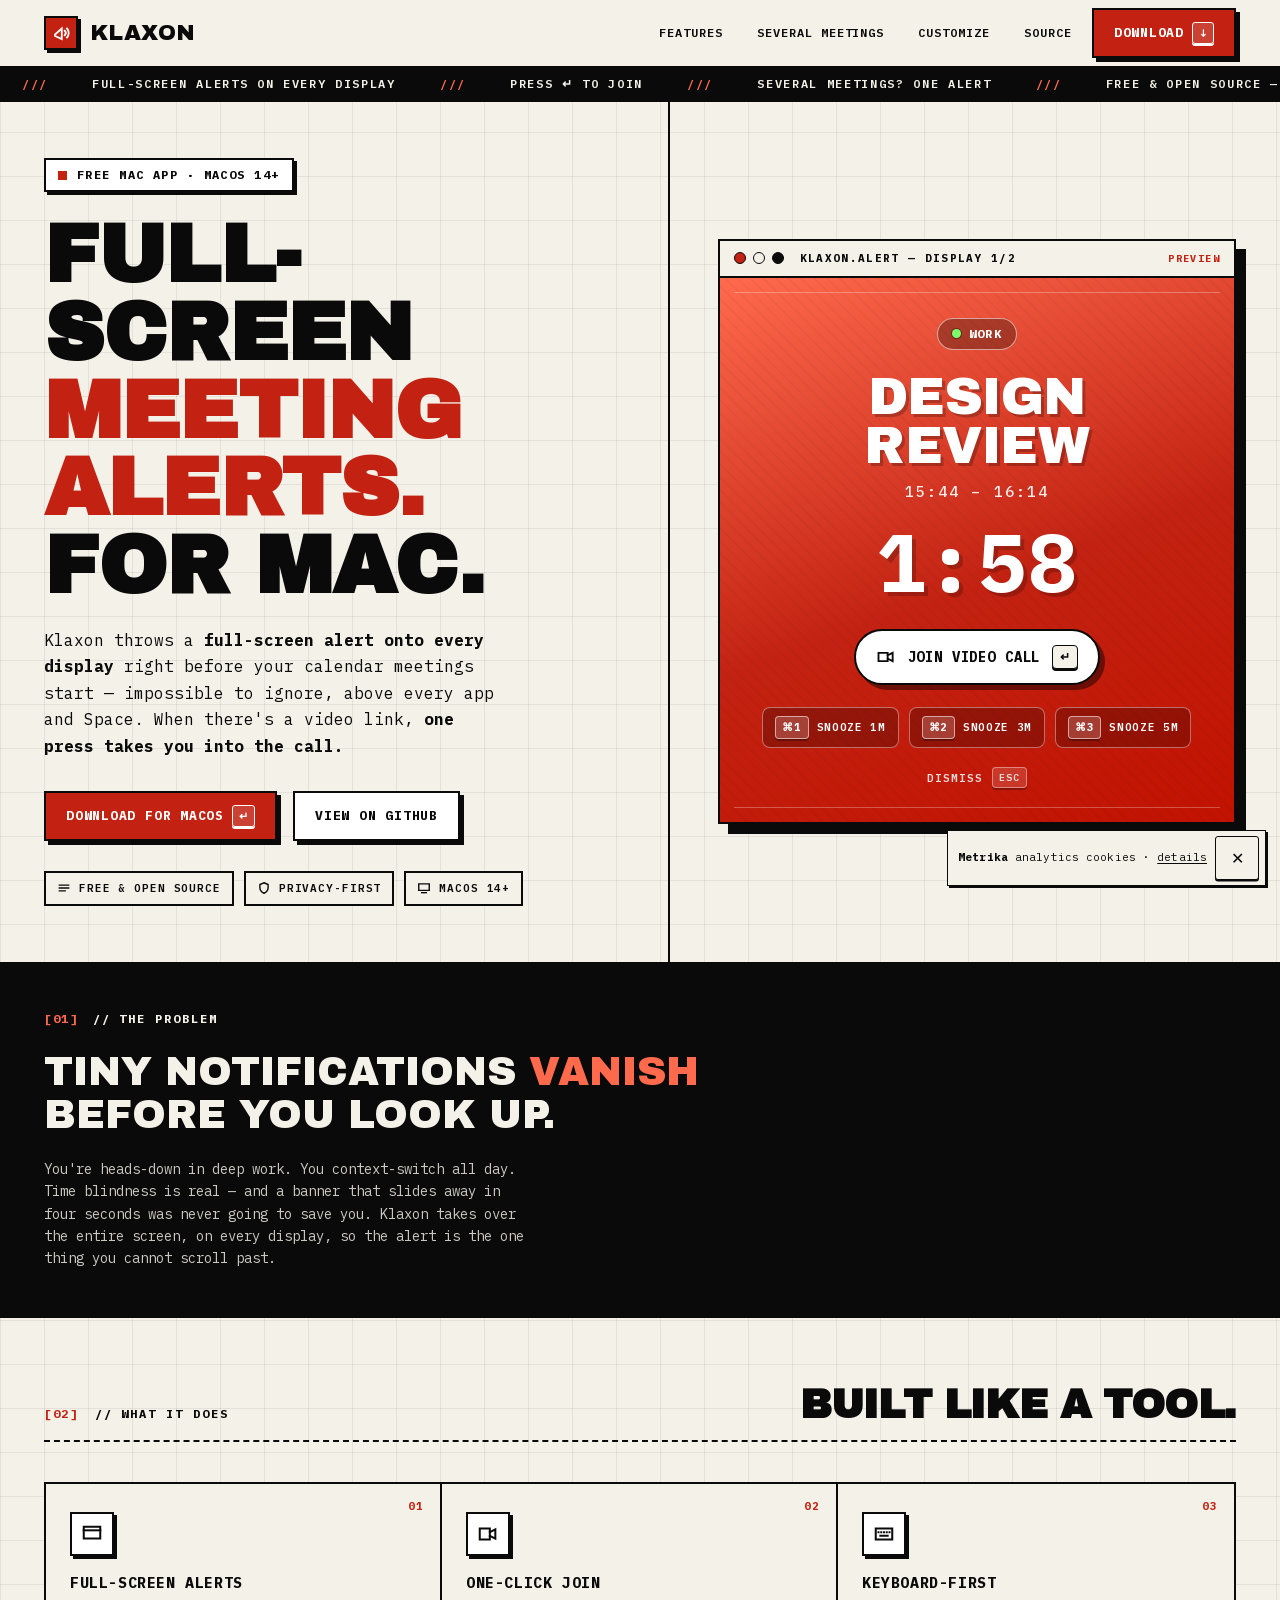
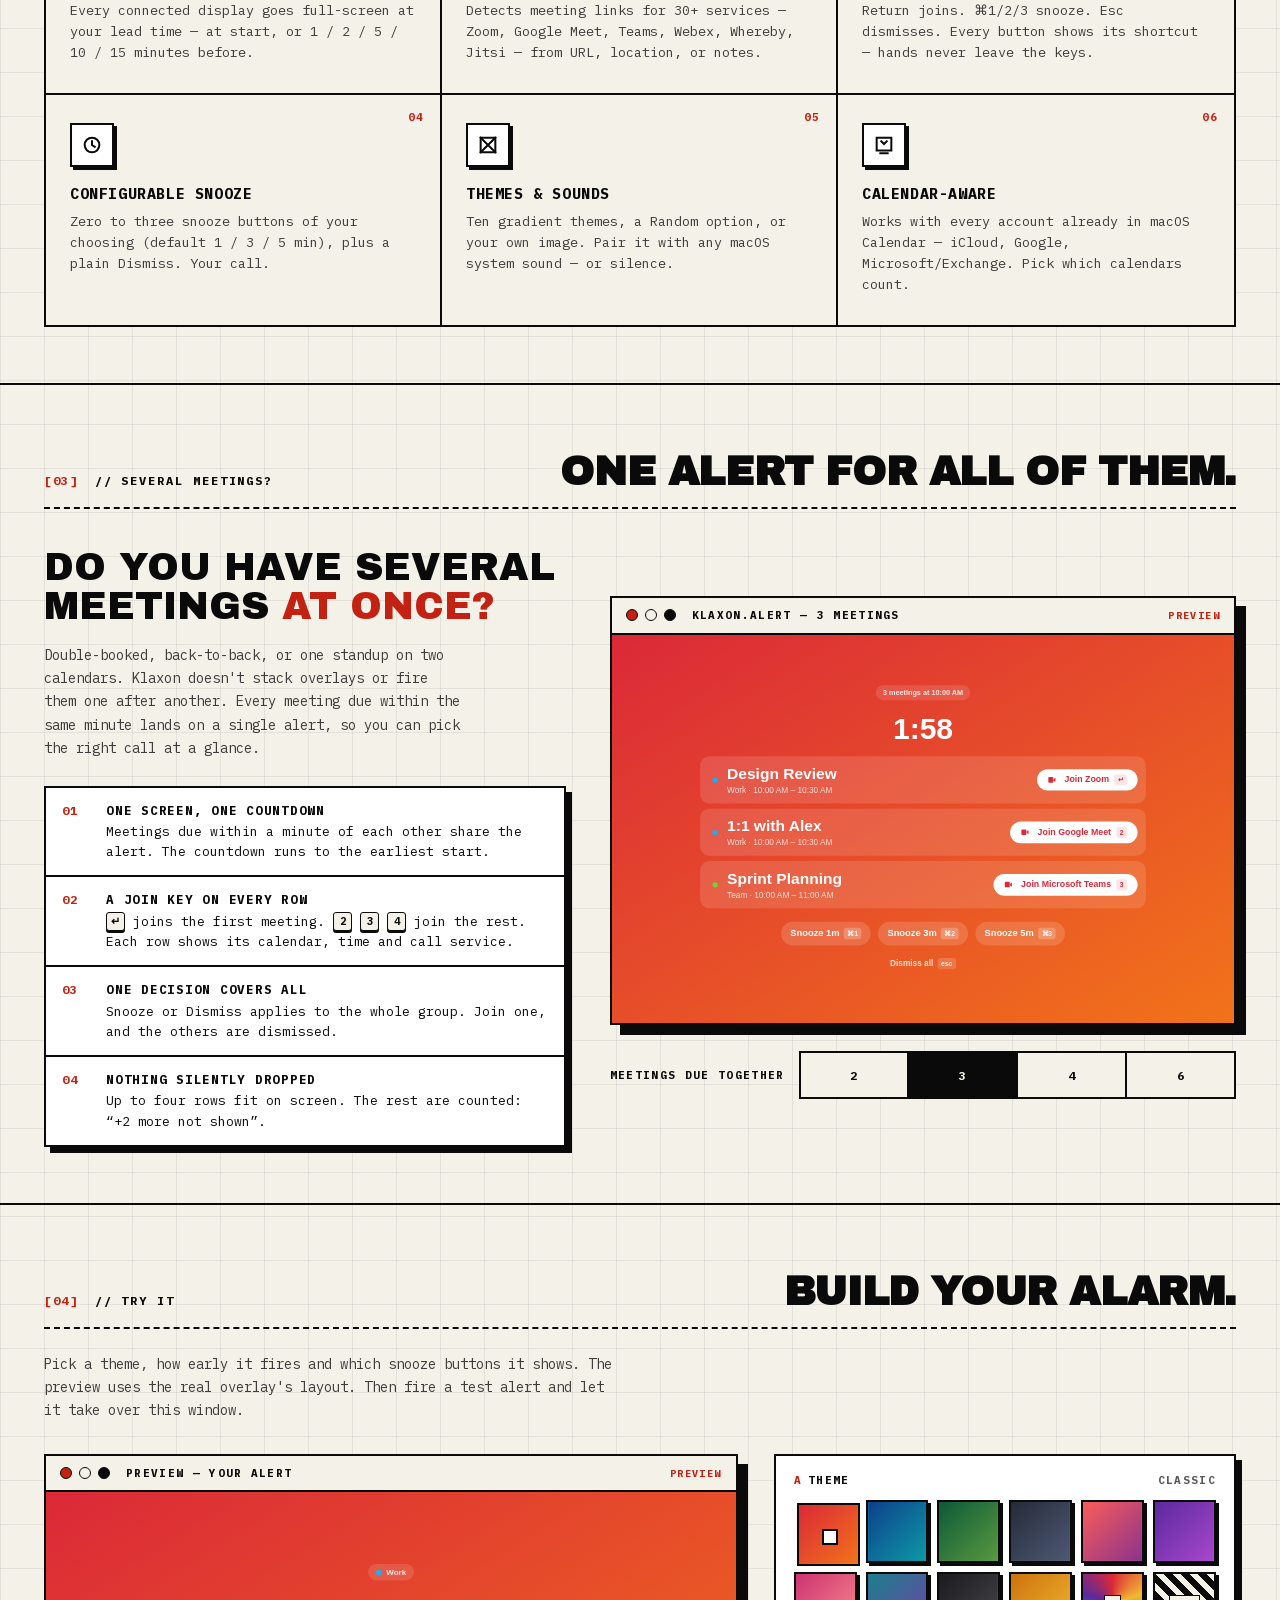
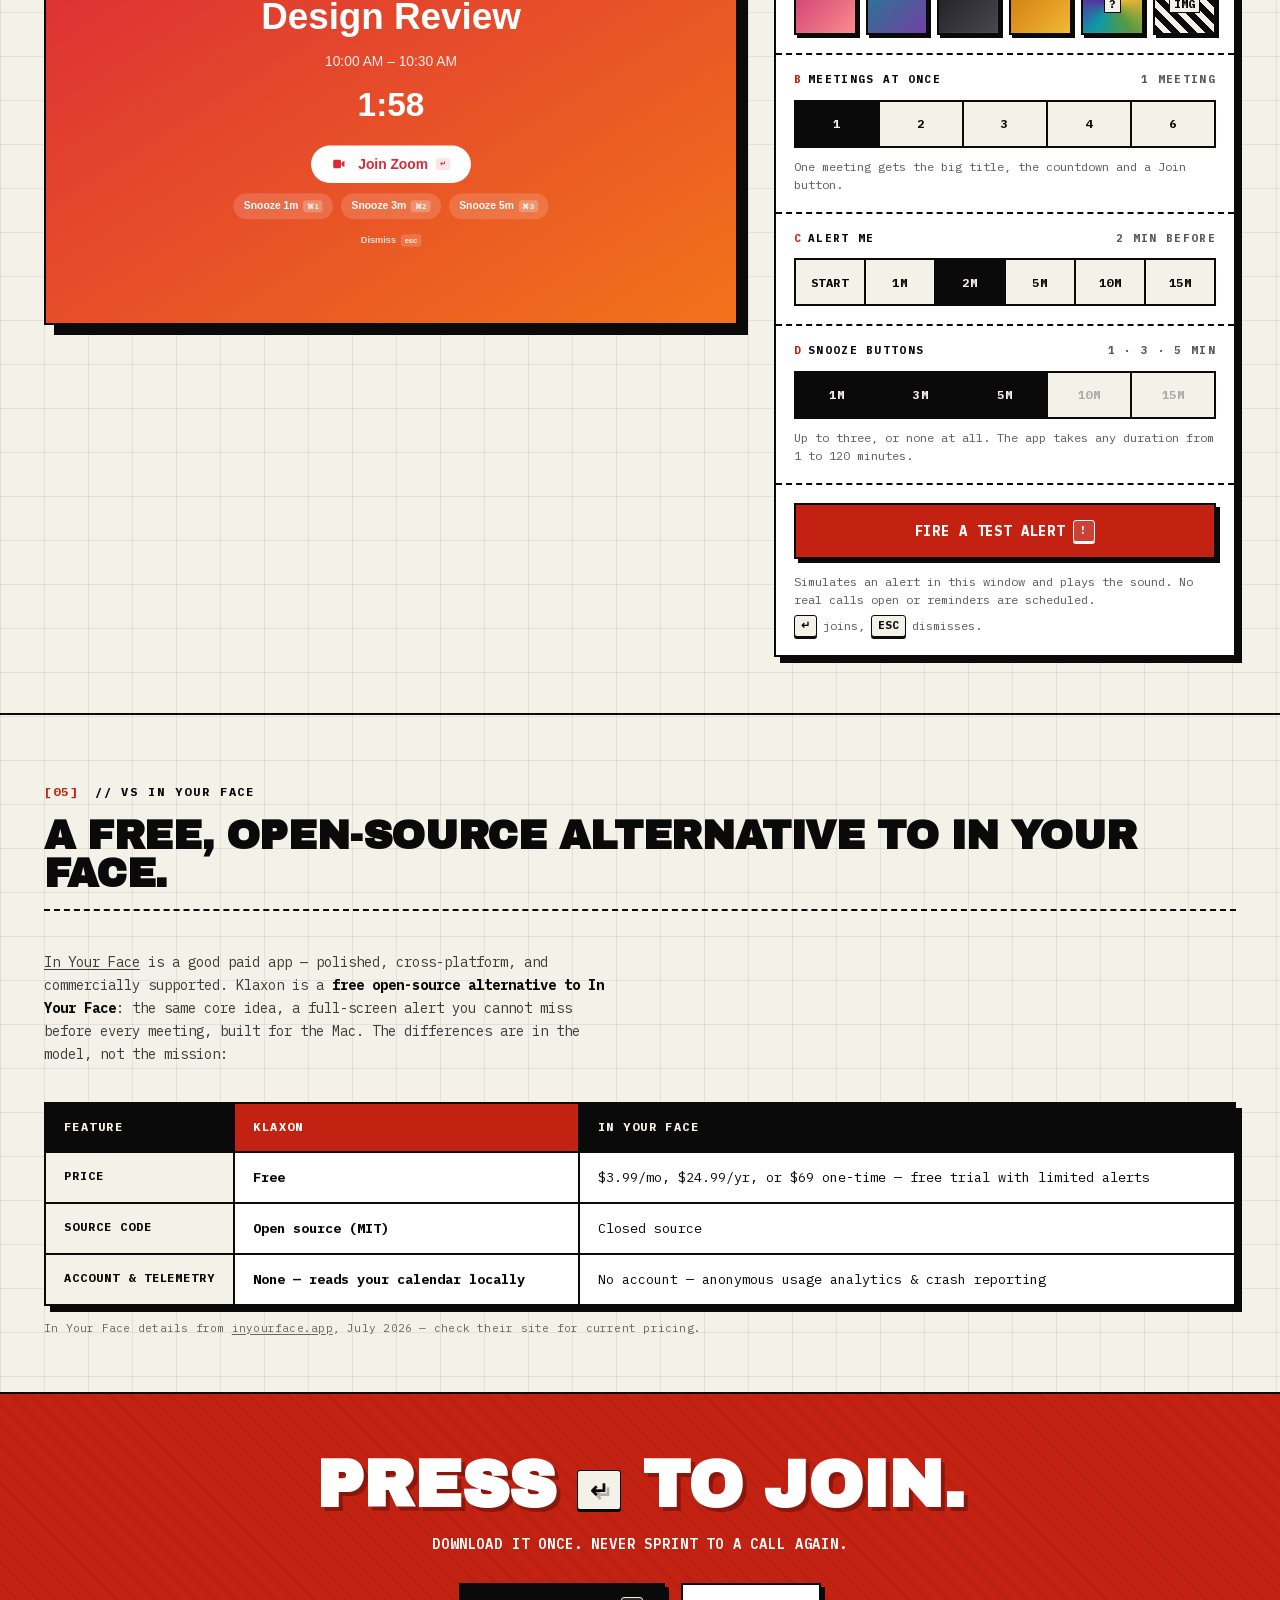
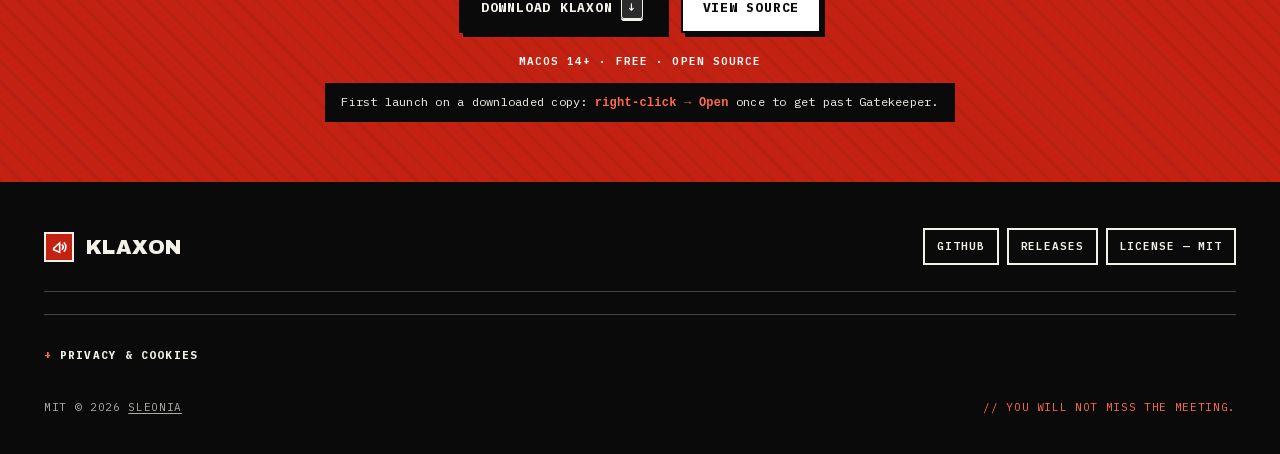
==== commit 2b93f970: "fix(site): improve SEO, font loading, and accessibility" ====
--- a/site/index.html
+++ b/site/index.html
@@ -3,17 +3,24 @@
 <head>
 <meta charset="UTF-8" />
 <meta name="viewport" content="width=device-width, initial-scale=1.0" />
-<title>KLAXON — Full-screen meeting alerts for macOS</title>
+<title>Klaxon — Free full-screen meeting alerts for Mac</title>
+<link rel="canonical" href="https://klaxon.sleonia.com/" />
 <link rel="icon" type="image/svg+xml" href="favicon.svg" />
 <meta property="og:type" content="website" />
+<meta property="og:site_name" content="Klaxon" />
+<meta property="og:locale" content="en_US" />
+<meta property="og:image:type" content="image/png" />
 <meta property="og:url" content="https://klaxon.sleonia.com/" />
-<meta property="og:title" content="Klaxon — the meeting alert you can't miss" />
+<meta property="og:title" content="Klaxon — Free full-screen meeting alerts for Mac" />
 <meta property="og:description" content="A free open-source alternative to In Your Face — full-screen meeting alerts on every display, right before your macOS calendar meetings start." />
 <meta property="og:image" content="https://klaxon.sleonia.com/og-image.png" />
 <meta property="og:image:width" content="1200" />
 <meta property="og:image:height" content="630" />
 <meta property="og:image:alt" content="Klaxon — you will not miss the meeting. A full-screen macOS meeting alert." />
 <meta name="twitter:card" content="summary_large_image" />
+<meta name="twitter:title" content="Klaxon — Free full-screen meeting alerts for Mac" />
+<meta name="twitter:description" content="Free, open-source meeting alerts on every Mac display. Join calls with one key. No account or app telemetry. macOS 14+." />
+<meta name="twitter:image:alt" content="Klaxon — you will not miss the meeting. A full-screen macOS meeting alert." />
 <meta name="twitter:image" content="https://klaxon.sleonia.com/og-image.png" />
 <meta name="description" content="Klaxon is a free open-source alternative to In Your Face: full-screen meeting alerts on every Mac display. No account, no telemetry, MIT-licensed." />
 
@@ -29,23 +36,46 @@
 
     ym(110600874, 'init', {ssr:true, clickmap:true, ecommerce:"dataLayer", referrer: document.referrer, url: location.href, accurateTrackBounce:true, trackLinks:true});
 </script>
-<noscript><div><img src="https://mc.yandex.ru/watch/110600874" style="position:absolute; left:-9999px;" alt="" /></div></noscript>
 <!-- /Yandex.Metrika counter -->
 
-<link rel="preconnect" href="https://fonts.googleapis.com" />
-<link rel="preconnect" href="https://fonts.gstatic.com" crossorigin />
-<link href="https://fonts.googleapis.com/css2?family=Archivo:wght@400;600;900&family=Archivo+Black&family=IBM+Plex+Mono:wght@400;500;600;700&display=swap" rel="stylesheet" />
+<link rel="preload" href="fonts/archivo-black-latin.woff2" as="font" type="font/woff2" crossorigin />
+<link rel="preload" href="fonts/ibm-plex-mono-400-latin.woff2" as="font" type="font/woff2" crossorigin />
+<link rel="stylesheet" href="fonts/fonts.css" />
+<script type="application/ld+json">
+{
+  "@context": "https://schema.org",
+  "@type": "SoftwareApplication",
+  "name": "Klaxon",
+  "url": "https://klaxon.sleonia.com/",
+  "description": "Free, open-source full-screen meeting alerts on every Mac display.",
+  "applicationCategory": "ProductivityApplication",
+  "operatingSystem": "macOS 14 or later",
+  "offers": {
+    "@type": "Offer",
+    "price": "0",
+    "priceCurrency": "USD"
+  },
+  "license": "https://github.com/sleonia/klaxon/blob/main/LICENSE",
+  "downloadUrl": "https://github.com/sleonia/klaxon/releases/latest/download/Klaxon.dmg",
+  "author": {
+    "@type": "Person",
+    "name": "Sleonia",
+    "url": "https://sleonia.com"
+  }
+}
+</script>
 <style>
   :root {
     --paper: #F4F1E9;
     --white: #FFFFFF;
     --ink: #0A0A0A;
-    --alarm: #FF2D1A;
+    --alarm: #C32212;
+    --signal: #FF6A4D;
     --hair: #0A0A0A;
     --grid: rgba(10,10,10,0.07);
     --shadow: #0A0A0A;
     --mono: "IBM Plex Mono", ui-monospace, monospace;
-    --display: "Archivo Black", "Archivo", sans-serif;
+    --display: "Archivo Black", sans-serif;
   }
 
   * { box-sizing: border-box; margin: 0; padding: 0; }
@@ -80,6 +110,10 @@
     margin: 0 auto;
     padding: 0 24px;
   }
+
+  .skip-link { position: fixed; top: 8px; left: 8px; z-index: 1000; padding: 12px; background: var(--ink); color: var(--white); transform: translateY(-200%); }
+  .skip-link:focus { transform: none; }
+  .foot-privacy summary { min-height: 44px; }
 
   /* ===== Keycap primitive ===== */
   .cap {
@@ -207,11 +241,10 @@
     font-weight: 600;
     letter-spacing: 0.14em;
     text-transform: uppercase;
-    animation: ticker 26s linear infinite;
+    /* Static decorative strip: no continuous motion or pause control needed. */
   }
   .ticker-track span { padding: 0 22px; }
-  .ticker-track .dot { color: var(--alarm); }
-  @keyframes ticker { from { transform: translateX(0); } to { transform: translateX(-50%); } }
+  .ticker-track .dot { color: var(--signal); }
   @media (prefers-reduced-motion: reduce) {
     .ticker-track { animation: none; padding-left: 22px; }
   }
@@ -278,8 +311,7 @@
     align-self: flex-start;
   }
   .eyebrow .blink { width: 9px; height: 9px; background: var(--alarm); display: inline-block; }
-  @keyframes blink { 0%,49%{opacity:1} 50%,100%{opacity:0.15} }
-  .eyebrow .blink { animation: blink 1.1s steps(1) infinite; }
+  .eyebrow .blink { opacity: 1; }
   @media (prefers-reduced-motion: reduce){ .eyebrow .blink{ animation:none; } }
 
   h1.hero-title {
@@ -448,7 +480,7 @@
     margin-bottom: 22px;
     transition: transform 0.08s steps(2), box-shadow 0.08s steps(2);
   }
-  .join-btn:hover { transform: translate(2px,2px); box-shadow: 3px 3px 0 rgba(0,0,0,0.45); }
+  .hero-right .join-btn, .hero-right .snooze, .hero-right .dismiss { cursor: default; }
   .join-btn:focus-visible { outline: 3px solid var(--ink); outline-offset: 3px; }
   .join-btn .ret {
     font-family: var(--mono);
@@ -487,7 +519,6 @@
     cursor: pointer;
     transition: background 0.12s;
   }
-  .snooze:hover { background: rgba(0,0,0,0.42); }
   .snooze:focus-visible { outline: 2px solid var(--white); outline-offset: 2px; }
   .snooze .k {
     font-size: 11px; font-weight: 700;
@@ -530,7 +561,7 @@
   .problem-head {
     display:flex; align-items:baseline; gap:14px; margin-bottom:22px; flex-wrap:wrap;
   }
-  .problem-head .sec-num { color: var(--alarm); }
+  .problem-head .sec-num { color: var(--signal); }
   .problem-head .sec-label { color: var(--paper); }
   .problem p {
     font-family: var(--display);
@@ -539,7 +570,7 @@
     text-transform: uppercase;
     max-width: 26ch;
   }
-  .problem p .red { color: var(--alarm); }
+  .problem p .red { color: var(--signal); }
   .problem .sub {
     font-family: var(--mono);
     font-size: 14px;
@@ -1018,7 +1049,7 @@
     letter-spacing: 0.02em;
     text-transform: none;
   }
-  .cta-band .hint code { color: var(--alarm); font-weight: 700; }
+  .cta-band .hint code { color: var(--signal); font-weight: 700; }
 
   /* ===== Footer ===== */
   footer.foot {
@@ -1060,19 +1091,10 @@
     color: rgba(244,241,233,0.7);
     text-transform: uppercase;
   }
-  .foot-bottom .tag { color: var(--alarm); }
-
-  /* ===== Reveal animation ===== */
-  .reveal { opacity: 0; transform: translateY(18px); }
-  body.loaded .reveal {
-    animation: rise 0.6s cubic-bezier(0.2,0.7,0.2,1) forwards;
-    animation-delay: var(--d, 0s);
-  }
-  @keyframes rise { to { opacity: 1; transform: none; } }
-  @media (prefers-reduced-motion: reduce){
-    .reveal { opacity: 1; transform: none; }
-    body.loaded .reveal { animation: none; }
-  }
+  .foot-bottom .tag { color: var(--signal); }
+
+  /* Content is visible immediately, including without JavaScript. */
+  .reveal { opacity: 1; transform: none; }
 
   @media (max-width: 900px){
     .hero-grid { grid-template-columns: 1fr; }
@@ -1089,22 +1111,23 @@
   .foot-brand .mark:active { transform: translate(2px, 2px); }
   .brand .mark:focus-visible, .foot-brand .mark:focus-visible { outline: 3px solid var(--alarm); outline-offset: 3px; }
   .brand-name, .foot-brand-name { text-decoration: none; color: inherit; }
-  .brand-name:hover, .foot-brand-name:hover { color: var(--alarm); }
+  .brand-name:hover { color: var(--alarm); }
+  .foot-brand-name:hover { color: var(--signal); }
   .brand-name:focus-visible, .foot-brand-name:focus-visible { outline: 3px solid var(--alarm); outline-offset: 3px; }
   .foot-credit { color: inherit; text-decoration: underline; text-underline-offset: 2px; }
-  .foot-credit:hover { color: var(--alarm); }
+  .foot-credit:hover { color: var(--signal); }
   @media (prefers-reduced-motion: reduce){ .brand .mark { transition: none; } }
 
   /* ===== Footer privacy note ===== */
   .foot-privacy { margin-top: 22px; border-top: 1px solid rgba(244,241,233,0.25); padding-top: 18px; }
   .foot-privacy summary { font-size: 11px; font-weight: 700; letter-spacing: 0.1em; text-transform: uppercase; cursor: pointer; color: var(--paper); list-style: none; display: inline-flex; align-items: center; gap: 8px; }
   .foot-privacy summary::-webkit-details-marker { display: none; }
-  .foot-privacy summary::before { content: "+"; color: var(--alarm); font-weight: 700; }
+  .foot-privacy summary::before { content: "+"; color: var(--signal); font-weight: 700; }
   .foot-privacy[open] summary::before { content: "\2013"; }
   .foot-privacy summary:focus-visible { outline: 3px solid var(--alarm); outline-offset: 3px; }
   .foot-privacy p { font-size: 12px; line-height: 1.6; color: rgba(244,241,233,0.72); max-width: 70ch; margin-top: 12px; }
   .foot-privacy a { color: var(--paper); text-decoration: underline; text-underline-offset: 2px; }
-  .foot-privacy a:hover { color: var(--alarm); }
+  .foot-privacy a:hover { color: var(--signal); }
 
   /* ===== Cookie notice (tiny corner chip) ===== */
   .cookie {
@@ -1119,8 +1142,8 @@
     border: 1.5px solid var(--ink);
     box-shadow: 2px 2px 0 var(--shadow);
     padding: 5px 6px 5px 10px;
-    font-size: 10.5px;
-    line-height: 1;
+    font-size: 11px;
+    line-height: 1.4;
     letter-spacing: 0.01em;
   }
   .cookie[hidden] { display: none; }
@@ -1131,10 +1154,10 @@
   .cookie-x {
     appearance: none; -webkit-appearance: none;
     flex-shrink: 0;
-    width: 18px; height: 18px;
+    width: 44px; height: 44px;
     display: grid; place-items: center;
     font-family: var(--mono);
-    font-size: 10px; line-height: 1;
+    font-size: 16px; line-height: 1;
     color: var(--ink);
     background: var(--paper);
     border: 1.5px solid var(--ink);
@@ -1150,6 +1173,8 @@
 </style>
 </head>
 <body>
+<noscript><div><img src="https://mc.yandex.ru/watch/110600874" style="position:absolute; left:-9999px;" alt="" /></div></noscript>
+<a class="skip-link" href="#top">Skip to content</a>
 
 <!-- NAV -->
 <header class="nav">
@@ -1183,15 +1208,15 @@
   </div>
 </div>
 
-<main id="top">
+<main id="top" tabindex="-1">
 
 <!-- HERO -->
 <section class="hero" aria-labelledby="hero-title">
   <div class="wrap">
     <div class="hero-grid">
       <div class="hero-left">
-        <span class="eyebrow reveal" style="--d:.05s"><span class="blink" aria-hidden="true"></span>MENU-BAR APP · macOS 14+</span>
-        <h1 id="hero-title" class="hero-title reveal" style="--d:.12s">YOU WILL <span class="red">NOT</span> MISS THE MEETING.</h1>
+        <span class="eyebrow reveal" style="--d:.05s"><span class="blink" aria-hidden="true"></span>FREE MAC APP · macOS 14+</span>
+        <h1 id="hero-title" class="hero-title reveal" style="--d:.12s">FULL-SCREEN <span class="red">MEETING ALERTS.</span> FOR MAC.</h1>
         <p class="hero-sub reveal" style="--d:.19s">Klaxon throws a <b>full-screen alert onto every display</b> right before your calendar meetings start — impossible to ignore, above every app and Space. When there's a video link, <b>one press takes you into the call.</b></p>
         <div class="hero-ctas reveal" style="--d:.26s">
           <a class="cap cap--alarm" href="https://github.com/sleonia/klaxon/releases/latest/download/Klaxon.dmg" data-goal="download_hero">
@@ -1219,28 +1244,28 @@
       </div>
 
       <div class="hero-right">
-        <div class="terminal reveal" style="--d:.4s" role="img" aria-label="Klaxon full-screen alert: Design Review on the Work calendar, 15:44 to 16:14, starting in two minutes, with a Join Video Call button.">
+        <div class="terminal reveal" style="--d:.4s" role="img" aria-label="Illustration of a Klaxon alert for Design Review. The controls shown are part of the illustration; try the interactive demo in Customize.">
           <div class="term-bar">
             <div class="lights" aria-hidden="true"><i></i><i></i><i></i></div>
             <span class="title">KLAXON.ALERT — DISPLAY 1/2</span>
-            <span class="live"><span class="rec"></span>LIVE</span>
+            <span class="live">PREVIEW</span>
           </div>
           <div class="alert">
             <div class="cal-pill"><span class="cdot" aria-hidden="true"></span>WORK</div>
             <div class="m-title">DESIGN REVIEW</div>
             <div class="m-time">15:44 – 16:14</div>
-            <div class="m-count" id="countdown" aria-live="polite">2:00</div>
-            <a class="join-btn" href="https://github.com/sleonia/klaxon/releases/latest" data-goal="join_demo" aria-label="Join video call, press return">
+            <div class="m-count" id="countdown">2:00</div>
+            <span class="join-btn">
               <svg width="20" height="20" viewBox="0 0 24 24" fill="none" stroke="#0A0A0A" stroke-width="2.2" stroke-linecap="square" aria-hidden="true"><path d="M3 7h11v10H3z"/><path d="M14 10l6-3v10l-6-3"/></svg>
               JOIN VIDEO CALL
               <span class="ret" aria-hidden="true">↵</span>
-            </a>
+            </span>
             <div class="snooze-row">
-              <button class="snooze" type="button"><span class="k">⌘1</span>SNOOZE 1M</button>
-              <button class="snooze" type="button"><span class="k">⌘2</span>SNOOZE 3M</button>
-              <button class="snooze" type="button"><span class="k">⌘3</span>SNOOZE 5M</button>
+              <span class="snooze"><span class="k">⌘1</span>SNOOZE 1M</span>
+              <span class="snooze"><span class="k">⌘2</span>SNOOZE 3M</span>
+              <span class="snooze"><span class="k">⌘3</span>SNOOZE 5M</span>
             </div>
-            <button class="dismiss" type="button">DISMISS <span class="k">ESC</span></button>
+            <span class="dismiss">DISMISS <span class="k">ESC</span></span>
           </div>
         </div>
       </div>
@@ -1498,7 +1523,7 @@
     </div>
     <details id="privacy" class="foot-privacy">
       <summary>PRIVACY &amp; COOKIES</summary>
-      <p>This website uses <a href="https://yandex.com/support/metrica/" target="_blank" rel="noopener noreferrer">Yandex&nbsp;Metrika</a> to count visits and clicks. It sets analytics cookies and a random visitor ID — no session recording, no personal data collected, nothing sold. The Klaxon <b>app</b> itself sends no telemetry: it reads your calendar locally and nothing ever leaves your Mac.</p>
+      <p>This website uses <a href="https://yandex.com/support/metrica/" target="_blank" rel="noopener noreferrer">Yandex Metrika</a> to measure visits and clicks. Metrika uses cookies and visitor identifiers and may make requests to Yandex and partner services. Session recording is not enabled in this site’s configuration. Dismissing the cookie notice hides it; it does not disable analytics. Fonts are served from this site. GitHub Pages hosts the website and may process request data to operate its service; see <a href="https://docs.github.com/en/site-policy/privacy-policies/github-general-privacy-statement" target="_blank" rel="noopener noreferrer">GitHub’s privacy statement</a>. The Klaxon app reads your calendar locally and sends no telemetry. Joining a call opens the meeting provider.</p>
     </details>
     <div class="foot-bottom">
       <span>MIT © 2026 <a class="foot-credit" href="https://sleonia.com" target="_blank" rel="noopener noreferrer" data-goal="author_link">SLEONIA</a></span>
@@ -1522,8 +1547,6 @@
 
 <script>
   (function () {
-    document.body.classList.add('loaded');
-
     var el = document.getElementById('countdown');
     var reduce = window.matchMedia('(prefers-reduced-motion: reduce)').matches;
     if (!el || reduce) return;
--- a/site/fonts/fonts.css
+++ b/site/fonts/fonts.css
@@ -0,0 +1,6 @@
+/* Latin subsets; redistribution licenses are included beside the font files. */
+@font-face { font-family: "Archivo Black"; font-style: normal; font-weight: 400; font-display: swap; src: url("./archivo-black-latin.woff2") format("woff2"); }
+@font-face { font-family: "IBM Plex Mono"; font-style: normal; font-weight: 400; font-display: swap; src: url("./ibm-plex-mono-400-latin.woff2") format("woff2"); }
+@font-face { font-family: "IBM Plex Mono"; font-style: normal; font-weight: 500; font-display: swap; src: url("./ibm-plex-mono-500-latin.woff2") format("woff2"); }
+@font-face { font-family: "IBM Plex Mono"; font-style: normal; font-weight: 600; font-display: swap; src: url("./ibm-plex-mono-600-latin.woff2") format("woff2"); }
+@font-face { font-family: "IBM Plex Mono"; font-style: normal; font-weight: 700; font-display: swap; src: url("./ibm-plex-mono-700-latin.woff2") format("woff2"); }
